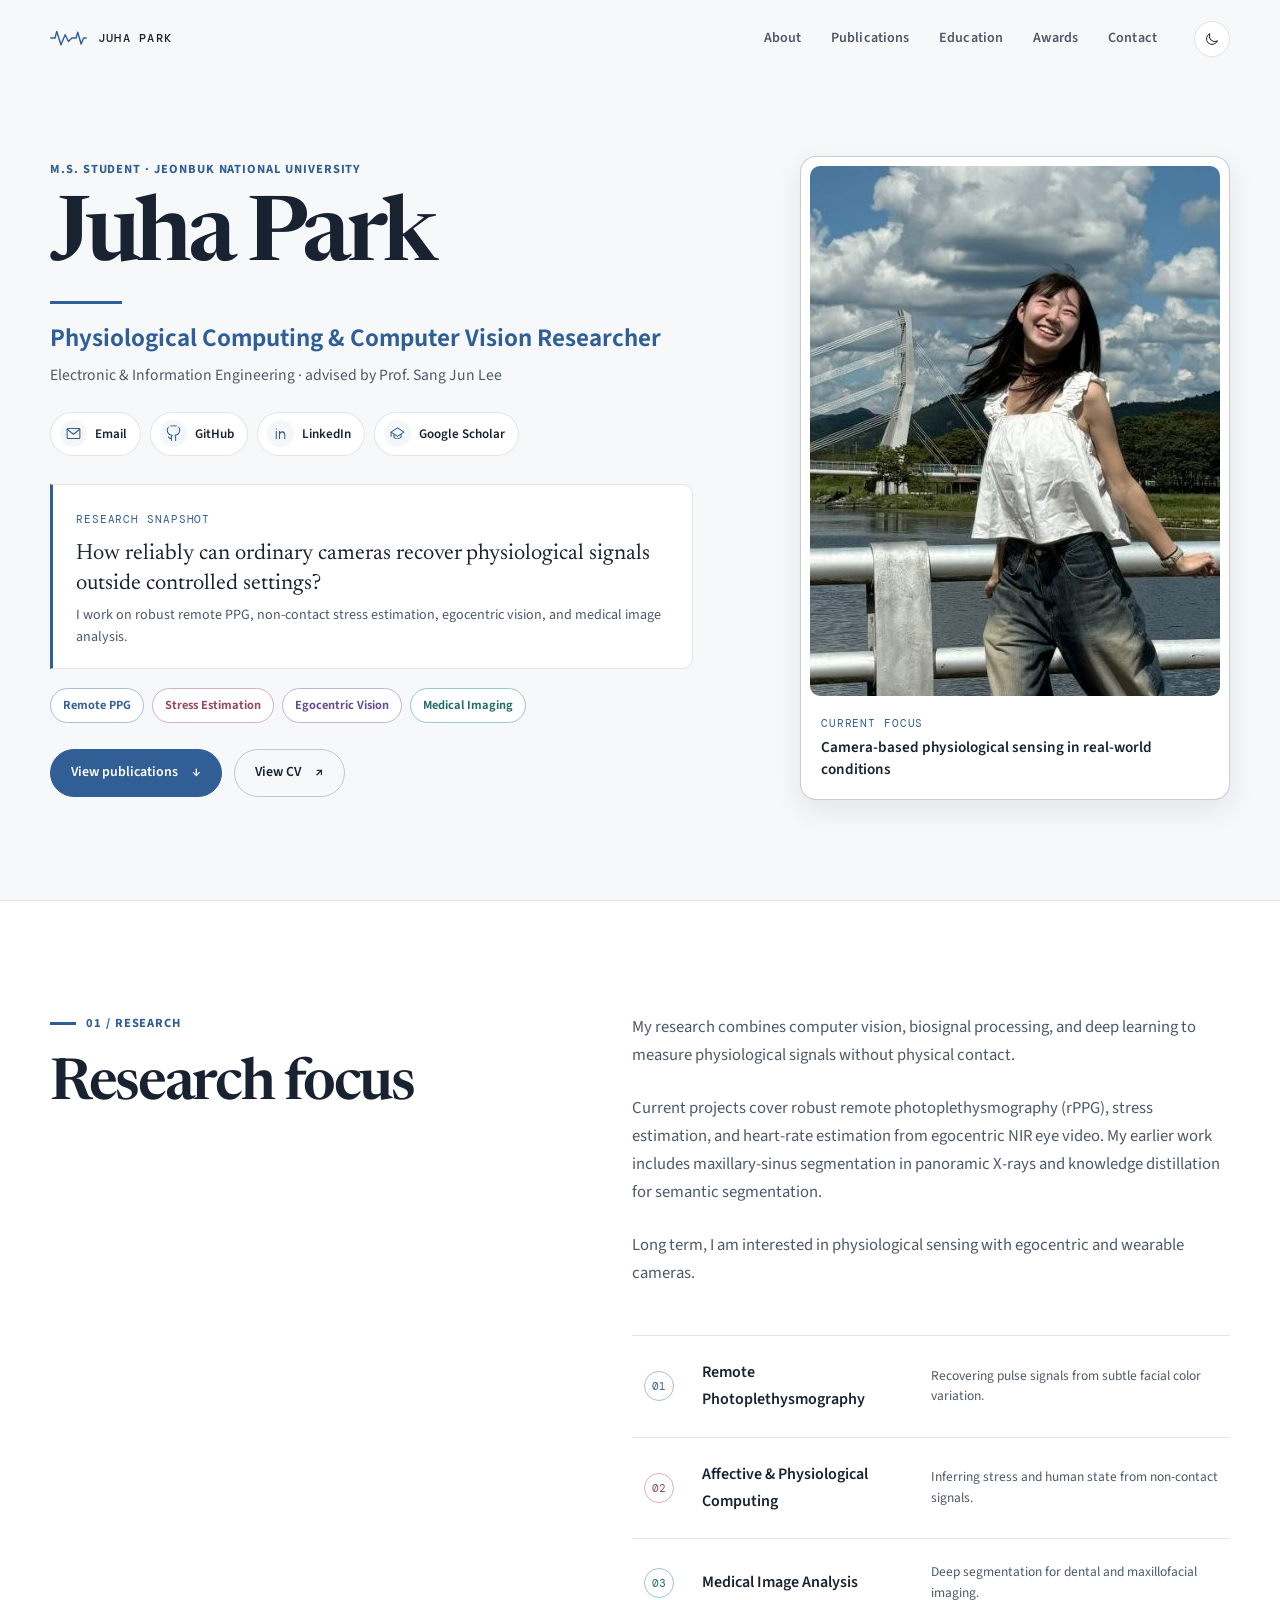
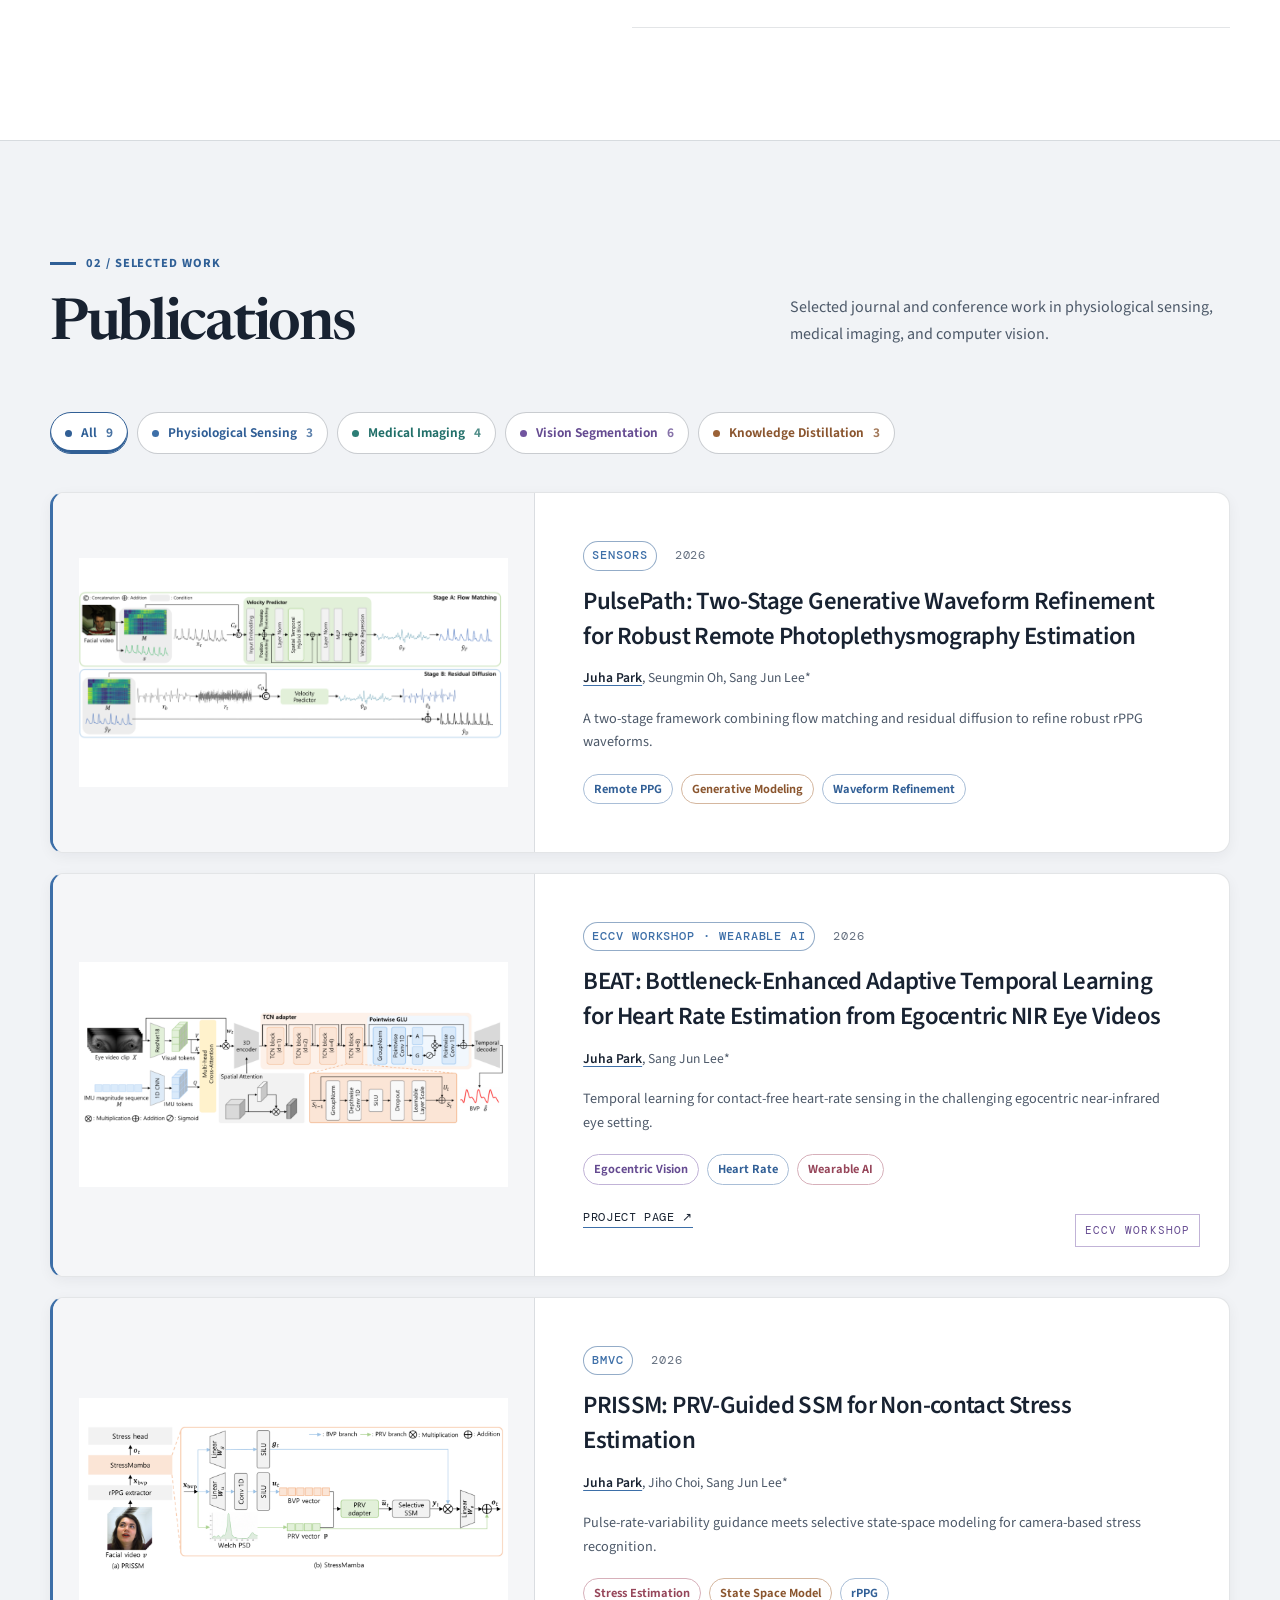
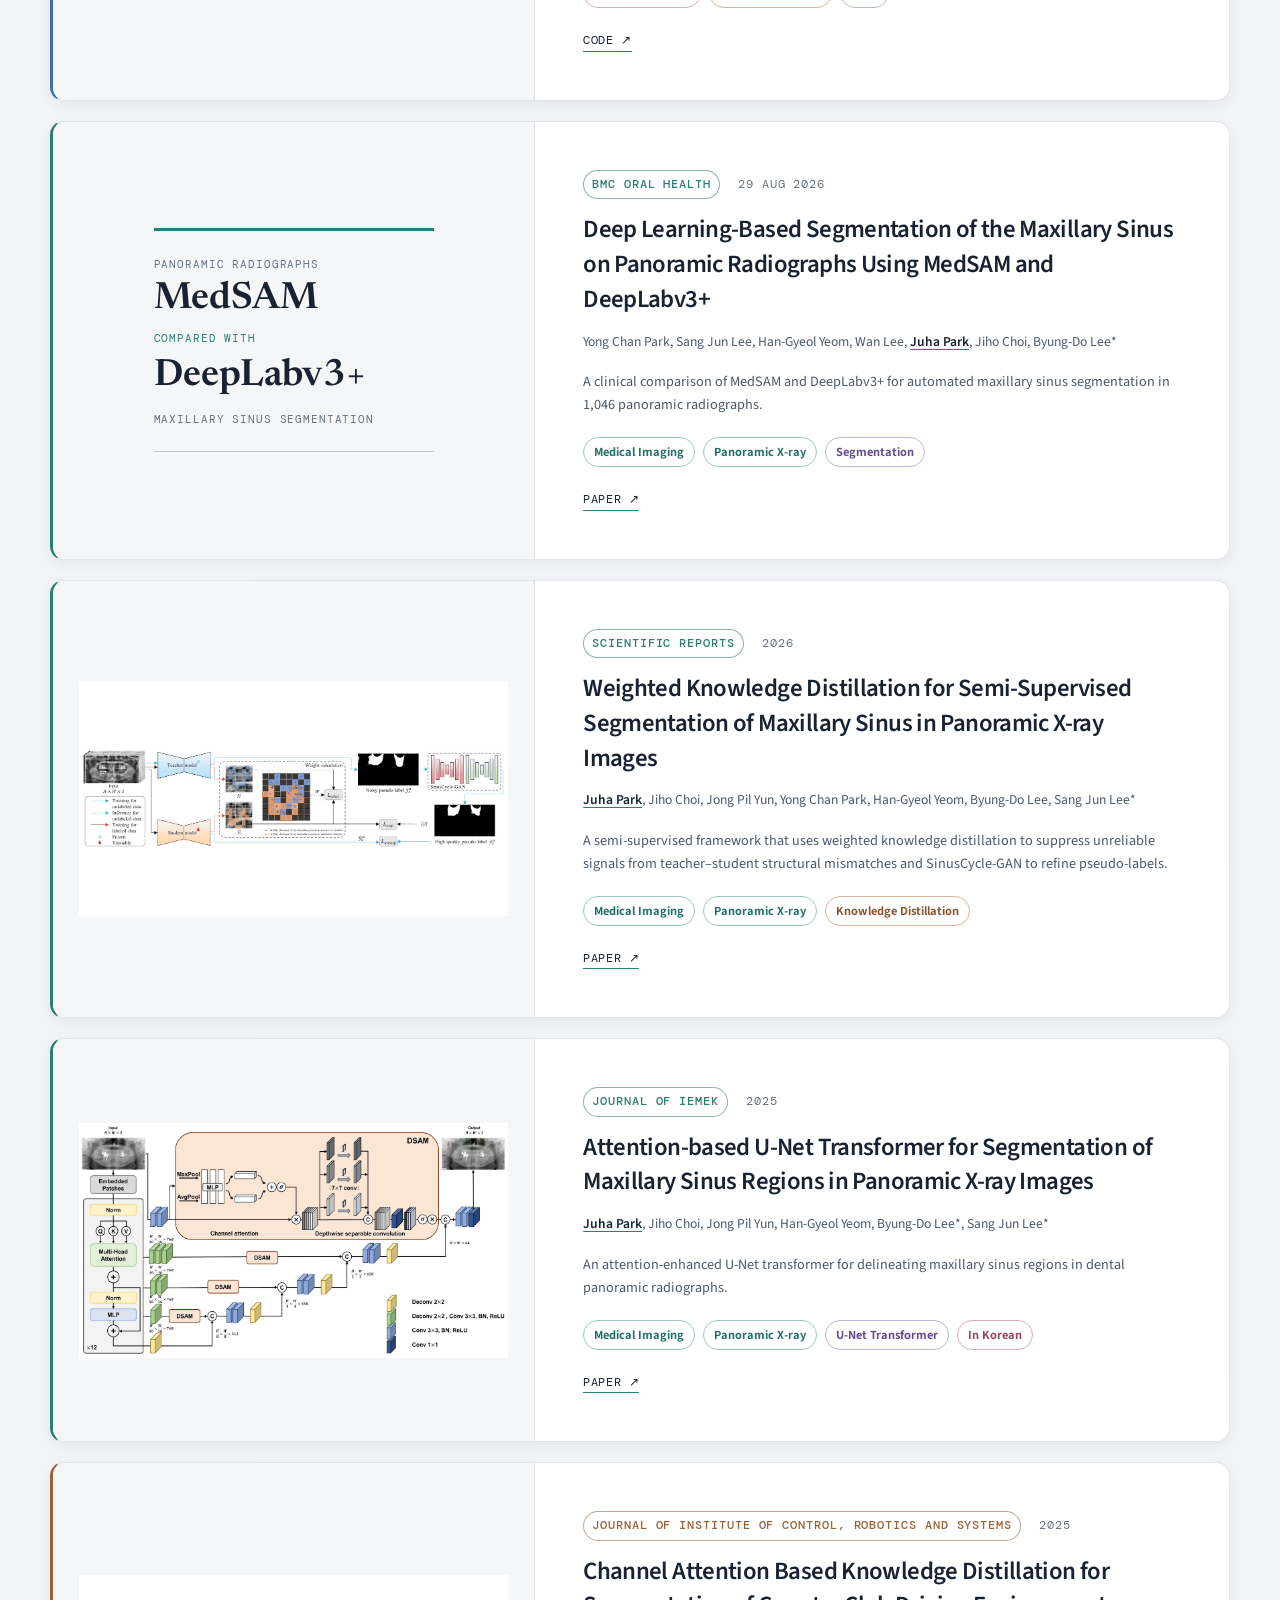
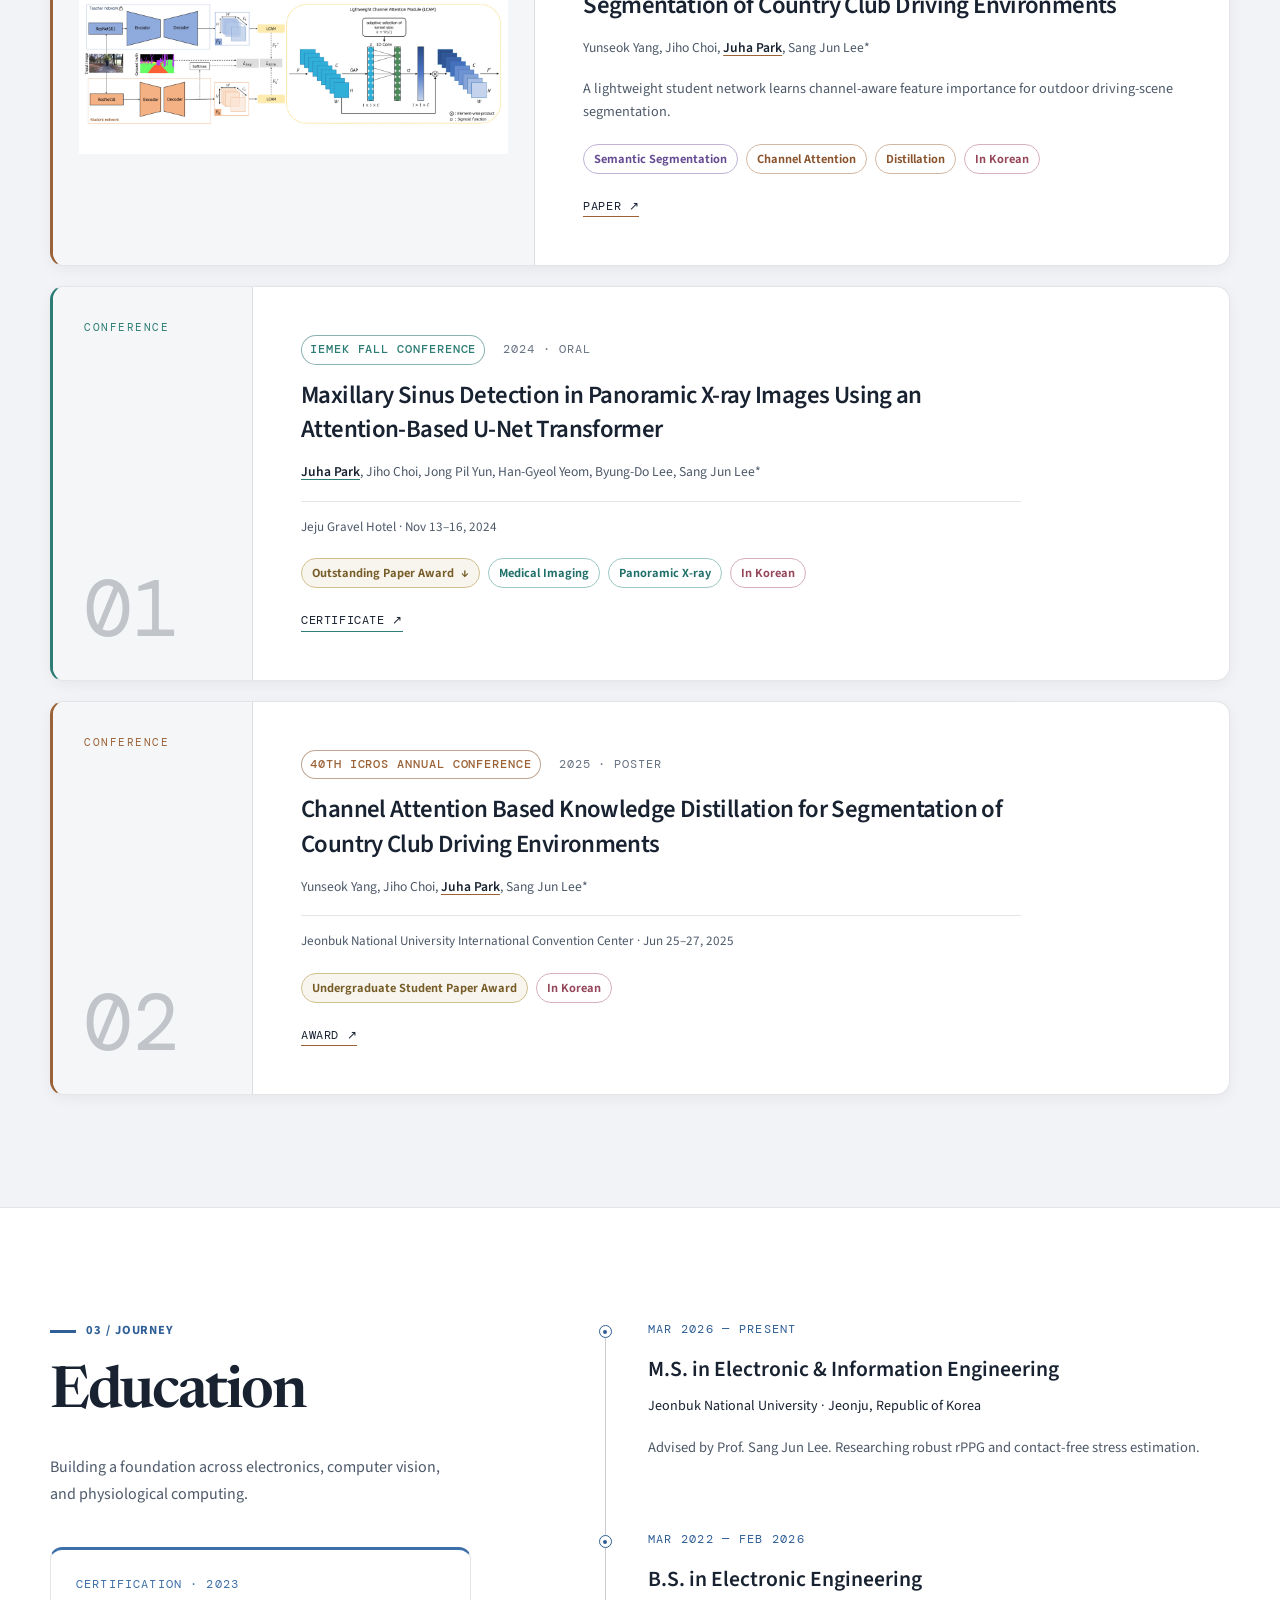
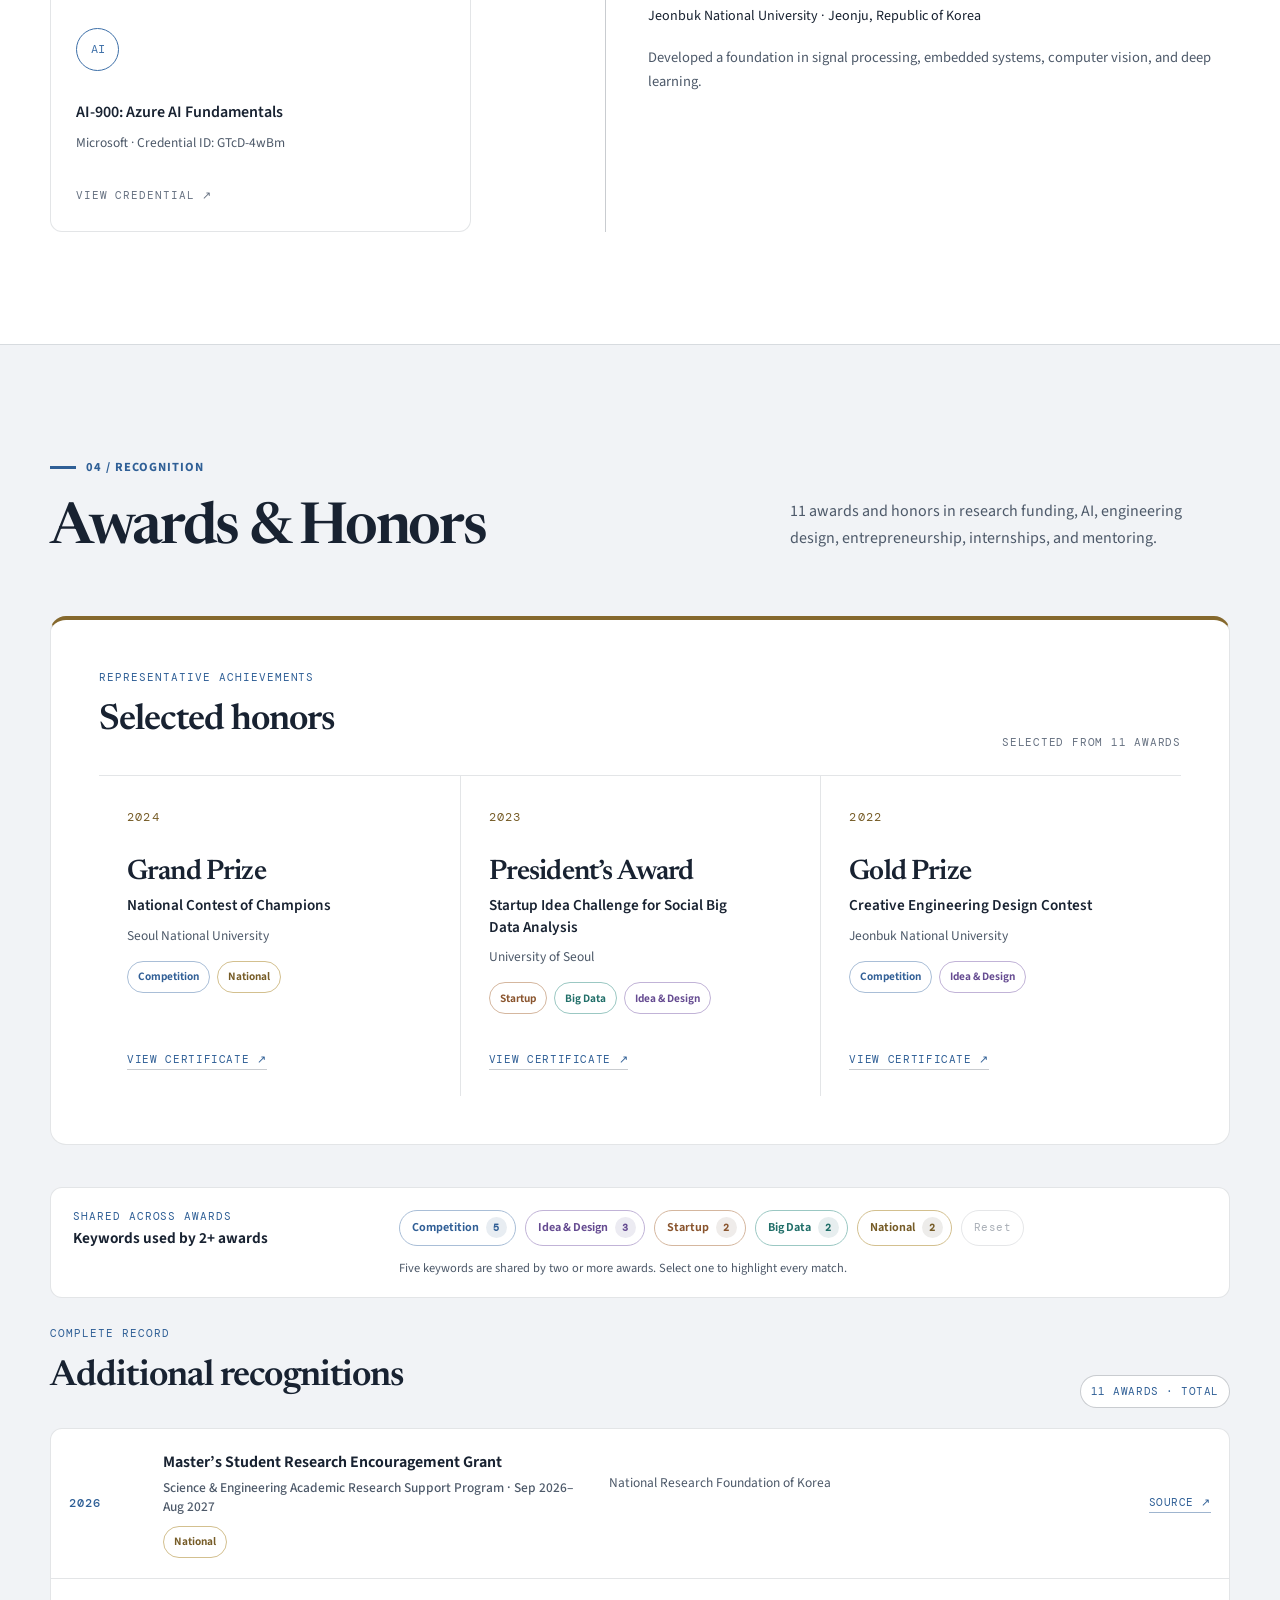
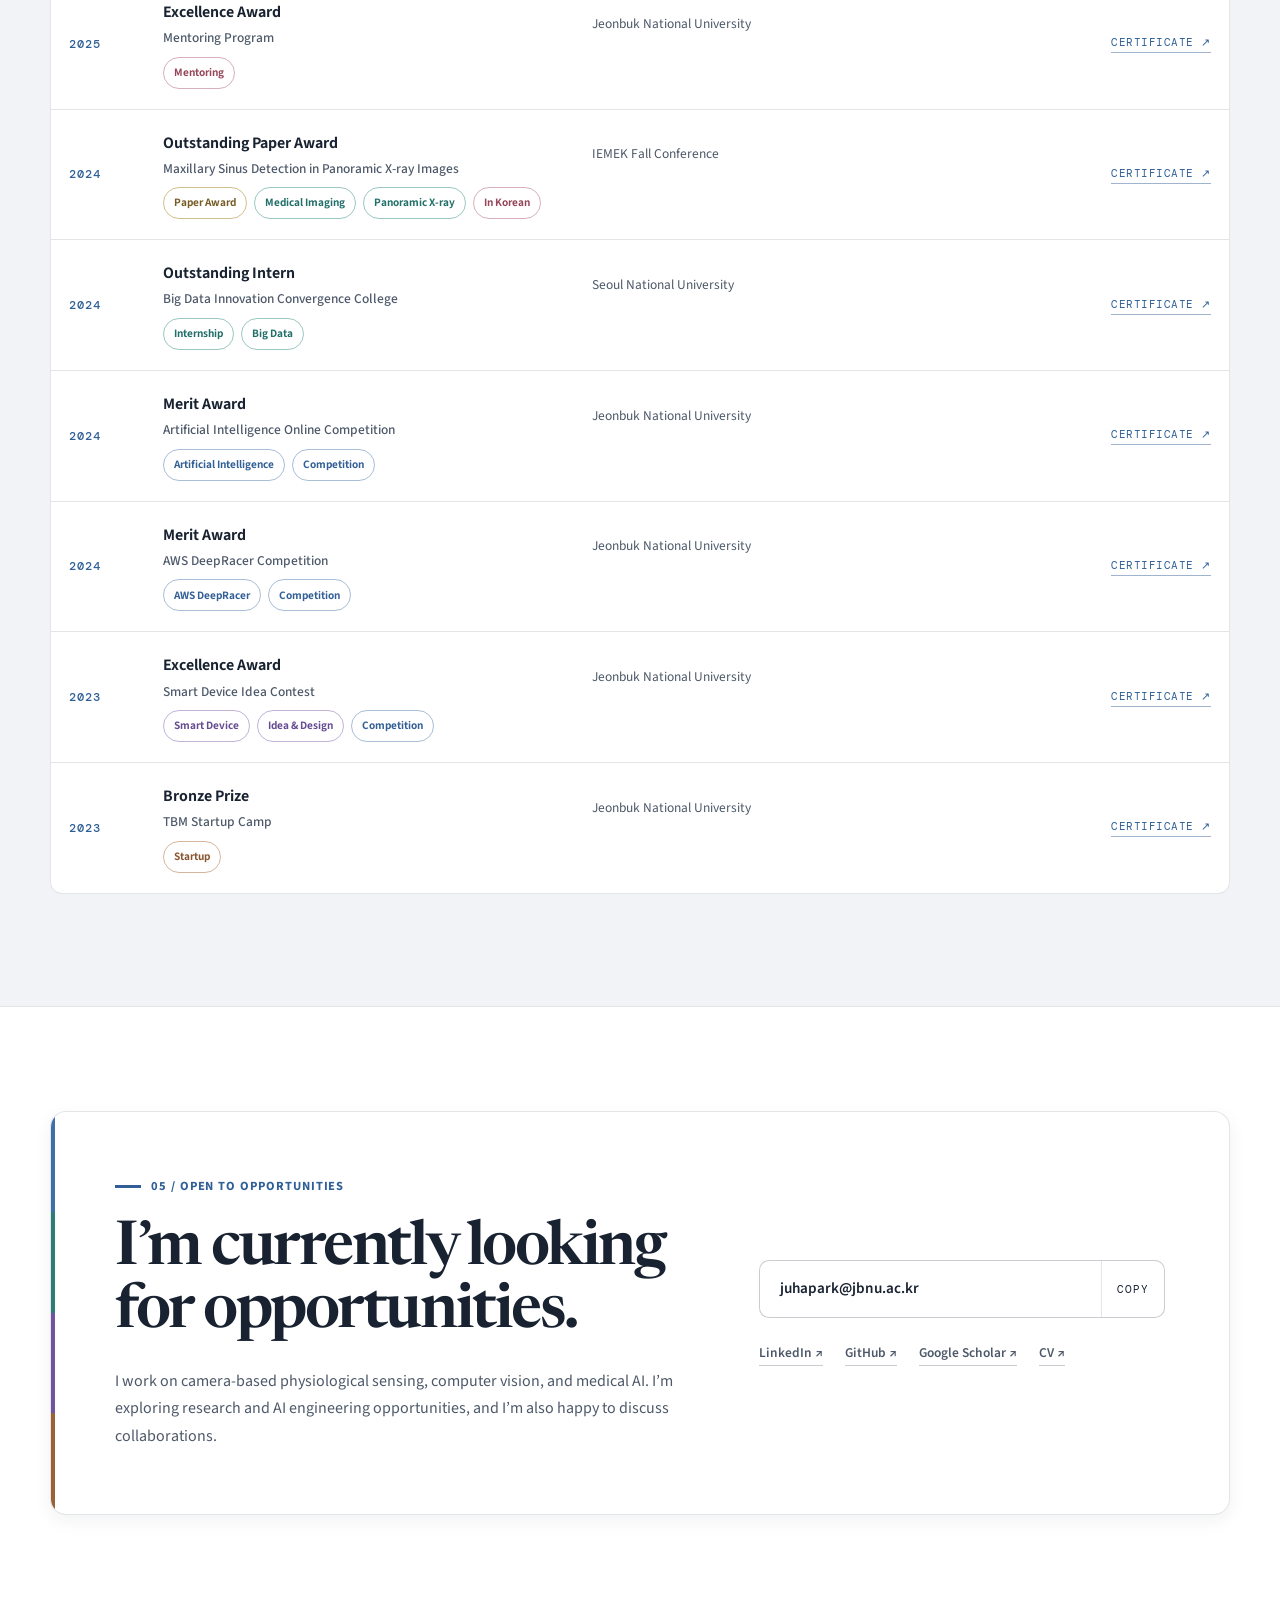
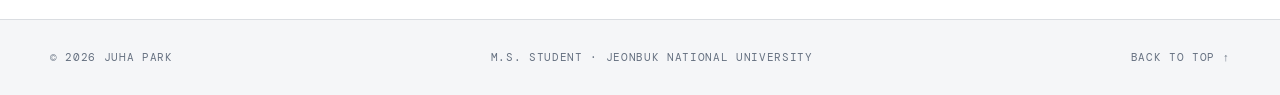
==== index.html @ d7918e48 "Update publications and research honors" ====
<!doctype html>
<html lang="en" data-theme="light">
<head>
  <meta charset="utf-8">
  <meta name="viewport" content="width=device-width, initial-scale=1">
  <meta name="description" content="Juha Park — M.S. student at Jeonbuk National University researching remote photoplethysmography, physiological computing, and medical image analysis.">
  <meta name="theme-color" content="#f4f7fc" data-theme-color>
  <meta property="og:title" content="Juha Park | Physiological Computing Researcher">
  <meta property="og:description" content="Research in remote photoplethysmography, non-contact stress estimation, and medical image analysis.">
  <meta property="og:type" content="website">
  <meta property="og:url" content="https://juhapark-26.github.io/">
  <meta property="og:image" content="https://juhapark-26.github.io/assets/images/profile.jpg">
  <title>Juha Park | Physiological Computing Researcher</title>
  <link rel="icon" href="assets/images/favicon.svg" type="image/svg+xml">
  <link rel="preconnect" href="https://fonts.googleapis.com">
  <link rel="preconnect" href="https://fonts.gstatic.com" crossorigin>
  <script>
    (() => {
      try {
        const root = document.documentElement;
        const savedTheme = localStorage.getItem('juha-theme');
        root.dataset.theme = savedTheme === 'light' || savedTheme === 'dark' ? savedTheme : 'light';

        const themeColor = document.querySelector('[data-theme-color]');
        const syncThemeColor = () => {
          if (themeColor) themeColor.content = root.dataset.theme === 'light' ? '#f4f7fc' : '#081426';
        };
        syncThemeColor();
        new MutationObserver(syncThemeColor).observe(root, { attributes: true, attributeFilter: ['data-theme'] });
      } catch {
        document.documentElement.dataset.theme = 'light';
      }
    })();
  </script>
  <link href="https://fonts.googleapis.com/css2?family=DM+Mono:wght@400;500&amp;family=Newsreader:opsz,wght@6..72,500;6..72,600&amp;family=Source+Sans+3:wght@400;500;600;700&amp;display=swap" rel="stylesheet">
  <link rel="stylesheet" href="assets/css/style.css">
  <script src="assets/js/main.js" defer></script>
</head>
<body>
  <a class="skip-link" href="#main">Skip to content</a>

  <header class="site-header" data-header>
    <div class="container nav-wrap">
      <a class="brand" href="#home" aria-label="Juha Park — home">
        <svg class="brand-mark" viewBox="0 0 44 24" aria-hidden="true">
          <path d="M1 12h5l2-8 5 16 5-12 4 8 4-4h5l2-7 4 14 3-7h3"/>
        </svg>
        <span>JUHA PARK</span>
      </a>

      <button class="menu-toggle" type="button" aria-expanded="false" aria-controls="site-nav" data-menu-toggle>
        <span class="sr-only">Open navigation</span>
        <span></span><span></span>
      </button>

      <nav class="site-nav" id="site-nav" aria-label="Primary navigation" data-nav>
        <a href="#about">About</a>
        <a href="#publications">Publications</a>
        <a href="#education">Education</a>
        <a href="#awards">Awards</a>
        <a href="#contact">Contact</a>
      </nav>

      <button class="theme-toggle" type="button" aria-label="Switch to light theme" data-theme-toggle>
        <svg class="sun" viewBox="0 0 24 24" aria-hidden="true"><circle cx="12" cy="12" r="3"/><path d="M12 2v2M12 20v2M4.93 4.93l1.42 1.42M17.66 17.66l1.41 1.41M2 12h2M20 12h2M4.93 19.07l1.42-1.42M17.66 6.34l1.41-1.41"/></svg>
        <svg class="moon" viewBox="0 0 24 24" aria-hidden="true"><path d="M20 15.2A8.4 8.4 0 0 1 8.8 4 8.5 8.5 0 1 0 20 15.2Z"/></svg>
      </button>
    </div>
  </header>

  <main id="main">
    <section class="hero" id="home" aria-labelledby="hero-title">
      <div class="container hero-layout">
        <div class="hero-copy" data-reveal>
          <p class="eyebrow">M.S. Student · Jeonbuk National University</p>
          <h1 id="hero-title">Juha Park</h1>
          <p class="hero-role">Physiological Computing &amp; Computer Vision Researcher</p>
          <p class="hero-affiliation">Electronic &amp; Information Engineering · advised by Prof. Sang Jun Lee</p>

          <div class="profile-links" aria-label="Professional profiles">
            <a class="profile-link" href="mailto:juhapark@jbnu.ac.kr">
              <svg viewBox="0 0 24 24" aria-hidden="true"><path d="M3 5h18v14H3z"/><path d="m3 6 9 7 9-7"/></svg><span>Email</span>
            </a>
            <a class="profile-link" href="https://github.com/juhapark-26" target="_blank" rel="noopener noreferrer">
              <svg viewBox="0 0 24 24" aria-hidden="true"><path d="M15 22v-4a4.8 4.8 0 0 0-1-3.5c3.3-.4 6.8-1.6 6.8-7.4A5.8 5.8 0 0 0 19.3 3 5.4 5.4 0 0 0 19.1 0S17.9-.4 15 1.5a14 14 0 0 0-6 0C6.1-.4 4.9 0 4.9 0a5.4 5.4 0 0 0-.2 3A5.8 5.8 0 0 0 3.2 7.1c0 5.8 3.5 7 6.8 7.4A4.8 4.8 0 0 0 9 18v4"/><path d="M9 19c-3 .9-3-1.5-4.2-2"/></svg><span>GitHub</span>
            </a>
            <a class="profile-link" href="https://www.linkedin.com/in/juha-park-b427122b3/" target="_blank" rel="noopener noreferrer">
              <svg viewBox="0 0 24 24" aria-hidden="true"><path d="M6 9v10M6 5.5v.01M10.5 19V9m0 4.5c1-5 7.5-5.3 7.5.8V19"/></svg><span>LinkedIn</span>
            </a>
            <a class="profile-link" href="https://scholar.google.com/citations?user=6KtKTRj5VfkC" target="_blank" rel="noopener noreferrer">
              <svg viewBox="0 0 24 24" aria-hidden="true"><path d="m3 10 9-6 9 6-9 6-9-6Z"/><path d="M7 13v4.5c2.7 2 7.3 2 10 0V13M3 10v6"/></svg><span>Google Scholar</span>
            </a>
          </div>

          <div class="research-snapshot">
            <span>Research snapshot</span>
            <p>How reliably can ordinary cameras recover physiological signals outside controlled settings?</p>
            <small>I work on robust remote PPG, non-contact stress estimation, egocentric vision, and medical image analysis.</small>
          </div>

          <div class="research-tags" aria-label="Research interests">
            <span data-tone="sensing">Remote PPG</span>
            <span data-tone="human">Stress Estimation</span>
            <span data-tone="vision">Egocentric Vision</span>
            <span data-tone="medical">Medical Imaging</span>
          </div>

          <div class="hero-actions">
            <a class="button button-primary" href="#publications">View publications <span aria-hidden="true">↓</span></a>
            <a class="button button-ghost" href="https://drive.google.com/file/d/1irvOl0zYE1BjlXhD-yXAW3GVvRcNmJZB/view?usp=sharing" target="_blank" rel="noopener noreferrer">View CV <span aria-hidden="true">↗</span></a>
          </div>
        </div>

        <div class="hero-visual" data-reveal>
          <figure class="portrait-frame">
            <img src="assets/images/profile.jpg" alt="Juha Park outdoors by a riverside bridge" width="784" height="530" fetchpriority="high">
            <figcaption>
              <span>Current focus</span>
              <strong>Camera-based physiological sensing in real-world conditions</strong>
            </figcaption>
          </figure>
        </div>
      </div>
    </section>

    <section class="section about" id="about" aria-labelledby="about-title">
      <div class="container about-grid">
        <div class="section-heading" data-reveal>
          <p class="section-kicker">01 / RESEARCH</p>
          <h2 id="about-title">Research focus</h2>
        </div>
        <div class="about-copy" data-reveal>
          <p>My research combines computer vision, biosignal processing, and deep learning to measure physiological signals without physical contact.</p>
          <p>Current projects cover robust remote photoplethysmography (rPPG), stress estimation, and heart-rate estimation from egocentric NIR eye video. My earlier work includes maxillary-sinus segmentation in panoramic X-rays and knowledge distillation for semantic segmentation.</p>
          <p>Long term, I am interested in physiological sensing with egocentric and wearable cameras.</p>
          <div class="interest-list" aria-label="Research focus areas">
            <div><span>01</span><strong>Remote Photoplethysmography</strong><small>Recovering pulse signals from subtle facial color variation.</small></div>
            <div><span>02</span><strong>Affective &amp; Physiological Computing</strong><small>Inferring stress and human state from non-contact signals.</small></div>
            <div><span>03</span><strong>Medical Image Analysis</strong><small>Deep segmentation for dental and maxillofacial imaging.</small></div>
          </div>
        </div>
      </div>
    </section>

    <section class="section publications" id="publications" aria-labelledby="publications-title">
      <div class="container">
        <div class="section-heading heading-row" data-reveal>
          <div>
            <p class="section-kicker">02 / SELECTED WORK</p>
            <h2 id="publications-title">Publications</h2>
          </div>
          <p>Selected journal and conference work in physiological sensing, medical imaging, and computer vision.</p>
        </div>

        <div class="filter-bar" role="group" aria-label="Filter publications" data-reveal>
          <button class="filter-button is-active" type="button" data-filter="all" aria-pressed="true">All <span>9</span></button>
          <button class="filter-button" type="button" data-filter="physiological" aria-pressed="false">Physiological Sensing <span>3</span></button>
          <button class="filter-button" type="button" data-filter="medical" aria-pressed="false">Medical Imaging <span>4</span></button>
          <button class="filter-button" type="button" data-filter="segmentation" aria-pressed="false">Vision Segmentation <span>6</span></button>
          <button class="filter-button" type="button" data-filter="distillation" aria-pressed="false">Knowledge Distillation <span>3</span></button>
        </div>
        <p class="sr-only" aria-live="polite" aria-atomic="true" data-filter-status>Showing all 9 works.</p>

        <div class="publication-list" data-publications>
          <article class="publication-card" data-topics="physiological" data-primary="physiological" data-reveal>
            <div class="publication-image"><img src="assets/images/pulsepath.png" alt="PulsePath two-stage generative waveform refinement architecture" loading="lazy" width="969" height="516"></div>
            <div class="publication-content">
              <div class="publication-meta"><span class="venue">Sensors</span><span>2026</span></div>
              <h3>PulsePath: Two-Stage Generative Waveform Refinement for Robust Remote Photoplethysmography Estimation</h3>
              <p class="authors"><strong>Juha Park</strong>, Seungmin Oh, Sang Jun Lee*</p>
              <p class="paper-summary">A two-stage framework combining flow matching and residual diffusion to refine robust rPPG waveforms.</p>
              <div class="paper-tags"><span data-tone="sensing">Remote PPG</span><span data-tone="method">Generative Modeling</span><span data-tone="sensing">Waveform Refinement</span></div>
            </div>
          </article>

          <article class="publication-card" data-topics="physiological" data-primary="physiological" data-reveal>
            <div class="publication-image"><img src="assets/images/beat.png" alt="BEAT architecture for heart rate estimation from egocentric NIR eye videos" loading="lazy" width="1176" height="617"></div>
            <div class="publication-content">
              <div class="publication-meta"><span class="venue">ECCV Workshop · Wearable AI</span><span>2026</span></div>
              <h3>BEAT: Bottleneck-Enhanced Adaptive Temporal Learning for Heart Rate Estimation from Egocentric NIR Eye Videos</h3>
              <p class="authors"><strong>Juha Park</strong>, Sang Jun Lee*</p>
              <p class="paper-summary">Temporal learning for contact-free heart-rate sensing in the challenging egocentric near-infrared eye setting.</p>
              <div class="paper-tags"><span data-tone="vision">Egocentric Vision</span><span data-tone="sensing">Heart Rate</span><span data-tone="human">Wearable AI</span></div>
              <div class="paper-links"><a href="/projects/beat/">Project page <span>↗</span></a></div>
              <span class="status-badge status-blue">ECCV WORKSHOP</span>
            </div>
          </article>

          <article class="publication-card" data-topics="physiological" data-primary="physiological" data-reveal>
            <div class="publication-image"><img src="assets/images/prissm.png" alt="PRISSM architecture for non-contact stress estimation" loading="lazy" width="1254" height="591"></div>
            <div class="publication-content">
              <div class="publication-meta"><span class="venue">BMVC</span><span>2026</span></div>
              <h3>PRISSM: PRV-Guided SSM for Non-contact Stress Estimation</h3>
              <p class="authors"><strong>Juha Park</strong>, Jiho Choi, Sang Jun Lee*</p>
              <p class="paper-summary">Pulse-rate-variability guidance meets selective state-space modeling for camera-based stress recognition.</p>
              <div class="paper-tags"><span data-tone="human">Stress Estimation</span><span data-tone="method">State Space Model</span><span data-tone="sensing">rPPG</span></div>
              <div class="paper-links"><a href="https://github.com/juhapark-26/PRISSM" target="_blank" rel="noreferrer">Code <span>↗</span></a></div>
            </div>
          </article>

          <article class="publication-card" data-topics="medical segmentation" data-primary="medical" data-reveal>
            <div class="publication-image publication-model-visual" role="img" aria-label="MedSAM and DeepLabv3+ comparison for maxillary sinus segmentation">
              <div class="model-visual-copy">
                <span class="model-visual-kicker">Panoramic radiographs</span>
                <strong>MedSAM</strong>
                <span class="model-visual-vs">compared with</span>
                <strong>DeepLabv3+</strong>
                <span class="model-visual-note">Maxillary sinus segmentation</span>
              </div>
            </div>
            <div class="publication-content">
              <div class="publication-meta"><span class="venue">BMC Oral Health</span><span>29 Aug 2026</span></div>
              <h3>Deep Learning-Based Segmentation of the Maxillary Sinus on Panoramic Radiographs Using MedSAM and DeepLabv3+</h3>
              <p class="authors">Yong Chan Park, Sang Jun Lee, Han-Gyeol Yeom, Wan Lee, <strong>Juha Park</strong>, Jiho Choi, Byung-Do Lee*</p>
              <p class="paper-summary">A clinical comparison of MedSAM and DeepLabv3+ for automated maxillary sinus segmentation in 1,046 panoramic radiographs.</p>
              <div class="paper-tags"><span data-tone="medical">Medical Imaging</span><span data-tone="medical">Panoramic X-ray</span><span data-tone="vision">Segmentation</span></div>
              <div class="paper-links"><a href="https://doi.org/10.1186/s12903-026-09746-w" target="_blank" rel="noreferrer">Paper <span>↗</span></a></div>
            </div>
          </article>

          <article class="publication-card" data-topics="medical segmentation distillation" data-primary="medical" data-reveal>
            <div class="publication-image"><img src="assets/images/maxillary-kd.jpg" alt="Weighted knowledge distillation architecture for maxillary sinus segmentation" loading="lazy" width="1280" height="701"></div>
            <div class="publication-content">
              <div class="publication-meta"><span class="venue">Scientific Reports</span><span>2026</span></div>
              <h3>Weighted Knowledge Distillation for Semi-Supervised Segmentation of Maxillary Sinus in Panoramic X-ray Images</h3>
              <p class="authors"><strong>Juha Park</strong>, Jiho Choi, Jong Pil Yun, Yong Chan Park, Han-Gyeol Yeom, Byung-Do Lee, Sang Jun Lee*</p>
              <p class="paper-summary">A semi-supervised framework that uses weighted knowledge distillation to suppress unreliable signals from teacher–student structural mismatches and SinusCycle-GAN to refine pseudo-labels.</p>
              <div class="paper-tags"><span data-tone="medical">Medical Imaging</span><span data-tone="medical">Panoramic X-ray</span><span data-tone="method">Knowledge Distillation</span></div>
              <div class="paper-links"><a href="https://doi.org/10.1038/s41598-026-57717-6" target="_blank" rel="noreferrer">Paper <span>↗</span></a></div>
            </div>
          </article>

          <article class="publication-card" data-topics="medical segmentation" data-primary="medical" data-reveal>
            <div class="publication-image"><img src="assets/images/unet-transformer.png" alt="Attention-based U-Net transformer for panoramic X-ray segmentation" loading="lazy" width="1280" height="701"></div>
            <div class="publication-content">
              <div class="publication-meta"><span class="venue">Journal of IEMEK</span><span>2025</span></div>
              <h3>Attention-based U-Net Transformer for Segmentation of Maxillary Sinus Regions in Panoramic X-ray Images</h3>
              <p class="authors"><strong>Juha Park</strong>, Jiho Choi, Jong Pil Yun, Han-Gyeol Yeom, Byung-Do Lee*, Sang Jun Lee*</p>
              <p class="paper-summary">An attention-enhanced U-Net transformer for delineating maxillary sinus regions in dental panoramic radiographs.</p>
              <div class="paper-tags"><span data-tone="medical">Medical Imaging</span><span data-tone="medical">Panoramic X-ray</span><span data-tone="vision">U-Net Transformer</span><span data-tone="human">In Korean</span></div>
              <div class="paper-links"><a href="https://doi.org/10.14372/IEMEK.2025.20.2.83" target="_blank" rel="noreferrer">Paper <span>↗</span></a></div>
            </div>
          </article>

          <article class="publication-card" data-topics="segmentation distillation" data-primary="distillation" data-reveal>
            <div class="publication-image"><img src="assets/images/golf-kd.png" alt="Channel-attention knowledge distillation for golf-course segmentation" loading="lazy" width="1280" height="534"></div>
            <div class="publication-content">
              <div class="publication-meta"><span class="venue">Journal of Institute of Control, Robotics and Systems</span><span>2025</span></div>
              <h3>Channel Attention Based Knowledge Distillation for Segmentation of Country Club Driving Environments</h3>
              <p class="authors">Yunseok Yang, Jiho Choi, <strong>Juha Park</strong>, Sang Jun Lee*</p>
              <p class="paper-summary">A lightweight student network learns channel-aware feature importance for outdoor driving-scene segmentation.</p>
              <div class="paper-tags"><span data-tone="vision">Semantic Segmentation</span><span data-tone="method">Channel Attention</span><span data-tone="method">Distillation</span><span data-tone="human">In Korean</span></div>
              <div class="paper-links"><a href="https://doi.org/10.5302/J.ICROS.2025.25.0124" target="_blank" rel="noreferrer">Paper <span>↗</span></a></div>
            </div>
          </article>

          <article class="publication-card compact-paper" data-topics="medical segmentation" data-primary="medical" data-reveal>
            <div class="conference-index"><span>CONFERENCE</span><strong>01</strong></div>
            <div class="publication-content">
              <div class="publication-meta"><span class="venue">IEMEK Fall Conference</span><span>2024 · Oral</span></div>
              <h3>Maxillary Sinus Detection in Panoramic X-ray Images Using an Attention-Based U-Net Transformer</h3>
              <p class="authors"><strong>Juha Park</strong>, Jiho Choi, Jong Pil Yun, Han-Gyeol Yeom, Byung-Do Lee, Sang Jun Lee*</p>
              <p class="paper-summary conference-detail">Jeju Gravel Hotel · Nov 13–16, 2024</p>
              <div class="paper-tags"><a class="award-tag award-jump-link" data-tone="award" href="#award-outstanding-paper" aria-label="Outstanding Paper Award — view in Awards and Honors">Outstanding Paper Award <span aria-hidden="true">↓</span></a><span data-tone="medical">Medical Imaging</span><span data-tone="medical">Panoramic X-ray</span><span data-tone="human">In Korean</span></div>
              <div class="paper-links"><a href="https://drive.google.com/file/d/1rdbNjetvJwWYzXifVCqCMQUooXWzAVH1/view?usp=sharing" target="_blank" rel="noreferrer">Certificate <span>↗</span></a></div>
            </div>
          </article>

          <article class="publication-card compact-paper" data-topics="segmentation distillation" data-primary="distillation" data-reveal>
            <div class="conference-index"><span>CONFERENCE</span><strong>02</strong></div>
            <div class="publication-content">
              <div class="publication-meta"><span class="venue">40th ICROS Annual Conference</span><span>2025 · Poster</span></div>
              <h3>Channel Attention Based Knowledge Distillation for Segmentation of Country Club Driving Environments</h3>
              <p class="authors">Yunseok Yang, Jiho Choi, <strong>Juha Park</strong>, Sang Jun Lee*</p>
              <p class="paper-summary conference-detail">Jeonbuk National University International Convention Center · Jun 25–27, 2025</p>
              <div class="paper-tags"><span class="award-tag" data-tone="award">Undergraduate Student Paper Award</span><span data-tone="human">In Korean</span></div>
              <div class="paper-links"><a href="https://drive.google.com/file/d/1RWsY6p1ahTnfwQPt9HKbEDpkNfclALKT/view?usp=sharing" target="_blank" rel="noreferrer">Award <span>↗</span></a></div>
            </div>
          </article>
        </div>
      </div>
    </section>

    <section class="section journey" id="education" aria-labelledby="education-title">
      <div class="container journey-grid">
        <div class="section-heading" data-reveal>
          <p class="section-kicker">03 / JOURNEY</p>
          <h2 id="education-title">Education</h2>
          <p class="heading-note">Building a foundation across electronics, computer vision, and physiological computing.</p>
          <a class="award-card featured certification-card" href="https://drive.google.com/file/d/17XT9ASmtntyabB8GWA29Lj0S4EZ2ovXh/view?usp=sharing" target="_blank" rel="noreferrer">
            <span class="award-year">CERTIFICATION · 2023</span>
            <span class="award-icon">AI</span>
            <h3>AI-900: Azure AI Fundamentals</h3>
            <p>Microsoft · Credential ID: GTcD-4wBm</p>
            <span class="award-link">View credential ↗</span>
          </a>
        </div>
        <div class="timeline" data-reveal>
          <article class="timeline-item">
            <div class="timeline-marker"><span></span></div>
            <p class="timeline-date">MAR 2026 — PRESENT</p>
            <h3>M.S. in Electronic &amp; Information Engineering</h3>
            <p class="timeline-place">Jeonbuk National University · Jeonju, Republic of Korea</p>
            <p>Advised by Prof. Sang Jun Lee. Researching robust rPPG and contact-free stress estimation.</p>
          </article>
          <article class="timeline-item">
            <div class="timeline-marker"><span></span></div>
            <p class="timeline-date">MAR 2022 — FEB 2026</p>
            <h3>B.S. in Electronic Engineering</h3>
            <p class="timeline-place">Jeonbuk National University · Jeonju, Republic of Korea</p>
            <p>Developed a foundation in signal processing, embedded systems, computer vision, and deep learning.</p>
          </article>
        </div>
      </div>
    </section>

    <section class="section awards" id="awards" aria-labelledby="awards-title" data-award-explorer>
      <div class="container">
        <div class="section-heading heading-row" data-reveal>
          <div>
            <p class="section-kicker">04 / RECOGNITION</p>
            <h2 id="awards-title">Awards &amp; Honors</h2>
          </div>
          <p>11 awards and honors in research funding, AI, engineering design, entrepreneurship, internships, and mentoring.</p>
        </div>

        <section class="award-showcase" aria-labelledby="selected-honors-title" data-reveal>
          <div class="award-showcase-header">
            <div>
              <p>Representative achievements</p>
              <h3 id="selected-honors-title">Selected honors</h3>
            </div>
            <span>Selected from 11 awards</span>
          </div>

          <div class="award-showcase-grid">
            <article class="award-highlight" data-award-entry data-award-keywords="competition national">
              <time datetime="2024">2024</time>
              <h4>Grand Prize</h4>
              <p>National Contest of Champions</p>
              <span class="award-institution">Seoul National University</span>
              <div class="award-keywords" role="group" aria-label="Keywords for Grand Prize">
                <button class="award-keyword" type="button" data-award-keyword="competition" aria-pressed="false">Competition</button>
                <button class="award-keyword" type="button" data-award-keyword="national" aria-pressed="false">National</button>
              </div>
              <a class="award-certificate" href="https://drive.google.com/file/d/1kO6Xkys44VQNHbP-rk2Lkp_qfBIKYrZK/view?usp=sharing" target="_blank" rel="noopener noreferrer">View certificate <span aria-hidden="true">↗</span><span class="sr-only"> (opens in a new tab)</span></a>
            </article>
            <article class="award-highlight" data-award-entry data-award-keywords="startup big-data idea-design">
              <time datetime="2023">2023</time>
              <h4>President’s Award</h4>
              <p>Startup Idea Challenge for Social Big Data Analysis</p>
              <span class="award-institution">University of Seoul</span>
              <div class="award-keywords" role="group" aria-label="Keywords for President’s Award">
                <button class="award-keyword" type="button" data-award-keyword="startup" aria-pressed="false">Startup</button>
                <button class="award-keyword" type="button" data-award-keyword="big-data" aria-pressed="false">Big Data</button>
                <button class="award-keyword" type="button" data-award-keyword="idea-design" aria-pressed="false">Idea &amp; Design</button>
              </div>
              <a class="award-certificate" href="https://drive.google.com/file/d/1rgu5m_B93yfGQ3xtOv-RXnajRrwXQpjj/view?usp=sharing" target="_blank" rel="noopener noreferrer">View certificate <span aria-hidden="true">↗</span><span class="sr-only"> (opens in a new tab)</span></a>
            </article>
            <article class="award-highlight" data-award-entry data-award-keywords="competition idea-design">
              <time datetime="2022">2022</time>
              <h4>Gold Prize</h4>
              <p>Creative Engineering Design Contest</p>
              <span class="award-institution">Jeonbuk National University</span>
              <div class="award-keywords" role="group" aria-label="Keywords for Gold Prize">
                <button class="award-keyword" type="button" data-award-keyword="competition" aria-pressed="false">Competition</button>
                <button class="award-keyword" type="button" data-award-keyword="idea-design" aria-pressed="false">Idea &amp; Design</button>
              </div>
              <a class="award-certificate" href="https://drive.google.com/file/d/1W9fOavgSTW47Xhu2rn7ZIB0rzlEQVl99/view?usp=sharing" target="_blank" rel="noopener noreferrer">View certificate <span aria-hidden="true">↗</span><span class="sr-only"> (opens in a new tab)</span></a>
            </article>
          </div>
        </section>

        <div class="award-explorer" data-reveal>
          <div class="award-explorer-copy">
            <p>Shared across awards</p>
            <strong>Keywords used by 2+ awards</strong>
          </div>
          <div class="award-explorer-controls" role="group" aria-label="Highlight awards by shared keyword">
            <button class="award-keyword award-keyword-global" type="button" data-award-keyword="competition" aria-pressed="false">Competition <span aria-hidden="true">5</span></button>
            <button class="award-keyword award-keyword-global" type="button" data-award-keyword="idea-design" aria-pressed="false">Idea &amp; Design <span aria-hidden="true">3</span></button>
            <button class="award-keyword award-keyword-global" type="button" data-award-keyword="startup" aria-pressed="false">Startup <span aria-hidden="true">2</span></button>
            <button class="award-keyword award-keyword-global" type="button" data-award-keyword="big-data" aria-pressed="false">Big Data <span aria-hidden="true">2</span></button>
            <button class="award-keyword award-keyword-global" type="button" data-award-keyword="national" aria-pressed="false">National <span aria-hidden="true">2</span></button>
            <button class="award-reset" type="button" data-award-reset disabled>Reset</button>
          </div>
          <p class="award-explorer-status" role="status" aria-live="polite" aria-atomic="true" data-award-status>Five keywords are shared by two or more awards. Select one to highlight every match.</p>
        </div>

        <section class="award-record" aria-labelledby="additional-awards-title" data-reveal>
          <div class="award-record-header">
            <div>
              <p>Complete record</p>
              <h3 id="additional-awards-title">Additional recognitions</h3>
            </div>
            <span>11 awards · total</span>
          </div>

          <ul class="award-list">
            <li class="award-list-item" data-award-entry data-award-keywords="national"><time datetime="2026-09">2026</time><span class="award-list-title"><strong>Master’s Student Research Encouragement Grant</strong><small>Science &amp; Engineering Academic Research Support Program · Sep 2026–Aug 2027</small></span><span class="award-list-institution">National Research Foundation of Korea</span><div class="award-keywords" role="group" aria-label="Keywords for Master’s Student Research Encouragement Grant"><button class="award-keyword" type="button" data-award-keyword="national" aria-pressed="false">National</button></div><a class="award-list-link" href="https://sites.google.com/jbnu.ac.kr/juhapark/juha-park#h.fdah9a6vryl1" target="_blank" rel="noopener noreferrer">Source <span aria-hidden="true">↗</span><span class="sr-only"> (opens in a new tab)</span></a></li>
            <li class="award-list-item" data-award-entry data-award-keywords="mentoring"><time datetime="2025">2025</time><span class="award-list-title"><strong>Excellence Award</strong><small>Mentoring Program</small></span><span class="award-list-institution">Jeonbuk National University</span><div class="award-keywords" role="group" aria-label="Keywords for Mentoring Program Excellence Award"><button class="award-keyword" type="button" data-award-keyword="mentoring" aria-pressed="false">Mentoring</button></div><a class="award-list-link" href="https://drive.google.com/file/d/1r95gcIKCA3kaRhlyfpQQwm-DvO-0gbQ3/view?usp=sharing" target="_blank" rel="noopener noreferrer">Certificate <span aria-hidden="true">↗</span><span class="sr-only"> (opens in a new tab)</span></a></li>
            <li class="award-list-item" id="award-outstanding-paper" tabindex="-1" data-award-entry data-award-keywords="paper-award medical-imaging panoramic-x-ray in-korean"><time datetime="2024">2024</time><span class="award-list-title"><strong>Outstanding Paper Award</strong><small>Maxillary Sinus Detection in Panoramic X-ray Images</small></span><span class="award-list-institution">IEMEK Fall Conference</span><div class="award-keywords" role="group" aria-label="Keywords for Outstanding Paper Award"><button class="award-keyword" type="button" data-award-keyword="paper-award" aria-pressed="false">Paper Award</button><button class="award-keyword" type="button" data-award-keyword="medical-imaging" aria-pressed="false">Medical Imaging</button><button class="award-keyword" type="button" data-award-keyword="panoramic-x-ray" aria-pressed="false">Panoramic X-ray</button><button class="award-keyword" type="button" data-award-keyword="in-korean" aria-pressed="false">In Korean</button></div><a class="award-list-link" href="https://drive.google.com/file/d/1rdbNjetvJwWYzXifVCqCMQUooXWzAVH1/view?usp=sharing" target="_blank" rel="noopener noreferrer">Certificate <span aria-hidden="true">↗</span><span class="sr-only"> (opens in a new tab)</span></a></li>
            <li class="award-list-item" data-award-entry data-award-keywords="internship big-data"><time datetime="2024">2024</time><span class="award-list-title"><strong>Outstanding Intern</strong><small>Big Data Innovation Convergence College</small></span><span class="award-list-institution">Seoul National University</span><div class="award-keywords" role="group" aria-label="Keywords for Outstanding Intern"><button class="award-keyword" type="button" data-award-keyword="internship" aria-pressed="false">Internship</button><button class="award-keyword" type="button" data-award-keyword="big-data" aria-pressed="false">Big Data</button></div><a class="award-list-link" href="https://drive.google.com/file/d/15AT0RC0QEVUcM3RWWNsA09WSCdyaFNg6/view?usp=sharing" target="_blank" rel="noopener noreferrer">Certificate <span aria-hidden="true">↗</span><span class="sr-only"> (opens in a new tab)</span></a></li>
            <li class="award-list-item" data-award-entry data-award-keywords="artificial-intelligence competition"><time datetime="2024">2024</time><span class="award-list-title"><strong>Merit Award</strong><small>Artificial Intelligence Online Competition</small></span><span class="award-list-institution">Jeonbuk National University</span><div class="award-keywords" role="group" aria-label="Keywords for Artificial Intelligence Online Competition Merit Award"><button class="award-keyword" type="button" data-award-keyword="artificial-intelligence" aria-pressed="false">Artificial Intelligence</button><button class="award-keyword" type="button" data-award-keyword="competition" aria-pressed="false">Competition</button></div><a class="award-list-link" href="https://drive.google.com/file/d/1FZHtIpCoQ7vLniEOg2a4G02Lfuu7Y_o_/view?usp=sharing" target="_blank" rel="noopener noreferrer">Certificate <span aria-hidden="true">↗</span><span class="sr-only"> (opens in a new tab)</span></a></li>
            <li class="award-list-item" data-award-entry data-award-keywords="aws-deepracer competition"><time datetime="2024">2024</time><span class="award-list-title"><strong>Merit Award</strong><small>AWS DeepRacer Competition</small></span><span class="award-list-institution">Jeonbuk National University</span><div class="award-keywords" role="group" aria-label="Keywords for AWS DeepRacer Competition Merit Award"><button class="award-keyword" type="button" data-award-keyword="aws-deepracer" aria-pressed="false">AWS DeepRacer</button><button class="award-keyword" type="button" data-award-keyword="competition" aria-pressed="false">Competition</button></div><a class="award-list-link" href="https://drive.google.com/file/d/1brpWsnnRdAjCLeJfviT_7ul_UKODipJH/view?usp=sharing" target="_blank" rel="noopener noreferrer">Certificate <span aria-hidden="true">↗</span><span class="sr-only"> (opens in a new tab)</span></a></li>
            <li class="award-list-item" data-award-entry data-award-keywords="smart-device idea-design competition"><time datetime="2023">2023</time><span class="award-list-title"><strong>Excellence Award</strong><small>Smart Device Idea Contest</small></span><span class="award-list-institution">Jeonbuk National University</span><div class="award-keywords" role="group" aria-label="Keywords for Smart Device Idea Contest Excellence Award"><button class="award-keyword" type="button" data-award-keyword="smart-device" aria-pressed="false">Smart Device</button><button class="award-keyword" type="button" data-award-keyword="idea-design" aria-pressed="false">Idea &amp; Design</button><button class="award-keyword" type="button" data-award-keyword="competition" aria-pressed="false">Competition</button></div><a class="award-list-link" href="https://drive.google.com/file/d/1RIPpEwZvUsYLZSoKrhPimaLDBNiLjlBU/view?usp=sharing" target="_blank" rel="noopener noreferrer">Certificate <span aria-hidden="true">↗</span><span class="sr-only"> (opens in a new tab)</span></a></li>
            <li class="award-list-item" data-award-entry data-award-keywords="startup"><time datetime="2023">2023</time><span class="award-list-title"><strong>Bronze Prize</strong><small>TBM Startup Camp</small></span><span class="award-list-institution">Jeonbuk National University</span><div class="award-keywords" role="group" aria-label="Keywords for TBM Startup Camp Bronze Prize"><button class="award-keyword" type="button" data-award-keyword="startup" aria-pressed="false">Startup</button></div><a class="award-list-link" href="https://drive.google.com/file/d/1c8mtMV_9XbHVFnO53JmME6V5y7xyKyxa/view?usp=sharing" target="_blank" rel="noopener noreferrer">Certificate <span aria-hidden="true">↗</span><span class="sr-only"> (opens in a new tab)</span></a></li>
          </ul>
        </section>
      </div>
    </section>

    <section class="section contact" id="contact" aria-labelledby="contact-title">
      <div class="container contact-inner" data-reveal>
        <div class="contact-copy">
          <p class="section-kicker">05 / OPEN TO OPPORTUNITIES</p>
          <h2 id="contact-title">I’m currently looking for opportunities.</h2>
          <p>I work on camera-based physiological sensing, computer vision, and medical AI. I’m exploring research and AI engineering opportunities, and I’m also happy to discuss collaborations.</p>
        </div>
        <div class="contact-actions">
          <button class="email-button" type="button" data-copy-email data-email="juhapark@jbnu.ac.kr">
            <span class="email-address">juhapark@jbnu.ac.kr</span>
            <span class="copy-label">COPY</span>
          </button>
          <div class="contact-links">
            <a href="https://www.linkedin.com/in/juha-park-b427122b3/" target="_blank" rel="noopener noreferrer">LinkedIn ↗</a>
            <a href="https://github.com/juhapark-26" target="_blank" rel="noopener noreferrer">GitHub ↗</a>
            <a href="https://scholar.google.com/citations?user=6KtKTRj5VfkC" target="_blank" rel="noopener noreferrer">Google Scholar ↗</a>
            <a href="https://drive.google.com/file/d/1irvOl0zYE1BjlXhD-yXAW3GVvRcNmJZB/view?usp=sharing" target="_blank" rel="noopener noreferrer">CV ↗</a>
          </div>
        </div>
      </div>
    </section>
  </main>

  <footer class="site-footer">
    <div class="container">
      <p>© <span data-year></span> Juha Park</p>
      <p>M.S. Student · Jeonbuk National University</p>
      <a href="#home">Back to top ↑</a>
    </div>
  </footer>

  <div class="toast" role="status" aria-live="polite" data-toast></div>
</body>
</html>
---- assets/css/style.css ----
:root {
  --bg: #111820;
  --bg-deep: #0d131a;
  --surface: #18212b;
  --surface-2: #1d2833;
  --line: rgba(220, 228, 238, .12);
  --line-strong: rgba(220, 228, 238, .24);
  --text: #edf1f5;
  --muted: #b8c0ca;
  --subtle: #929dab;
  --accent: #8fb4df;
  --accent-2: #78bcb6;
  --accent-3: #c7a06c;
  --accent-fill: #356da8;
  --accent-fill-ink: #ffffff;
  --accent-soft: rgba(143, 180, 223, .1);
  --blue-soft: rgba(120, 188, 182, .08);
  --clay-soft: rgba(199, 160, 108, .08);
  --hero-panel: #1b2530;
  --contact-bg: #18212b;
  --contact-text: #edf1f5;
  --contact-muted: #b8c0ca;
  --tone-sensing-ink: #aac9ec;
  --tone-sensing-bg: #1b2a3a;
  --tone-sensing-border: #587da7;
  --tone-sensing-solid: #4f82bd;
  --tone-medical-ink: #9dd3cd;
  --tone-medical-bg: #1a2c2c;
  --tone-medical-border: #4c8e87;
  --tone-medical-solid: #418b83;
  --tone-vision-ink: #c4b5df;
  --tone-vision-bg: #282437;
  --tone-vision-border: #77649c;
  --tone-vision-solid: #795fa8;
  --tone-method-ink: #e2b38f;
  --tone-method-bg: #30261f;
  --tone-method-border: #9b704f;
  --tone-method-solid: #a16b45;
  --tone-human-ink: #e0aab6;
  --tone-human-bg: #302229;
  --tone-human-border: #9b5f6d;
  --tone-human-solid: #a95c70;
  --tone-award-ink: #d8bd82;
  --tone-award-bg: #2d291f;
  --tone-award-border: #917944;
  --tone-award-solid: #9a793a;
  --shadow: 0 10px 28px rgba(0, 0, 0, .18);
  --font-sans: "Source Sans 3", "Noto Sans KR", system-ui, sans-serif;
  --font-display: "Newsreader", Georgia, serif;
  --font-mono: "DM Mono", ui-monospace, monospace;
  --container: 1180px;
  --header-h: 78px;
}

[data-theme="light"] {
  --bg: #f7f8fa;
  --bg-deep: #f1f3f6;
  --surface: #ffffff;
  --surface-2: #f5f6f8;
  --line: rgba(30, 42, 58, .12);
  --line-strong: rgba(30, 42, 58, .24);
  --text: #182231;
  --muted: #4d5969;
  --subtle: #667181;
  --accent: #2f5f96;
  --accent-2: #23756f;
  --accent-3: #8d5f2e;
  --accent-fill: #315f95;
  --accent-fill-ink: #ffffff;
  --accent-soft: #eef2f7;
  --blue-soft: #eef5f4;
  --clay-soft: #f7f2ec;
  --hero-panel: #eef1f5;
  --contact-bg: #ffffff;
  --contact-text: #182231;
  --contact-muted: #4d5969;
  --tone-sensing-ink: #315f96;
  --tone-sensing-bg: #f2f5f9;
  --tone-sensing-border: #a9bed7;
  --tone-sensing-solid: #3d6fa8;
  --tone-medical-ink: #216f69;
  --tone-medical-bg: #f0f6f5;
  --tone-medical-border: #9bc8c3;
  --tone-medical-solid: #2c7d75;
  --tone-vision-ink: #654b91;
  --tone-vision-bg: #f5f2f8;
  --tone-vision-border: #c1b3d7;
  --tone-vision-solid: #71549f;
  --tone-method-ink: #8a552e;
  --tone-method-bg: #f8f3ef;
  --tone-method-border: #d5b79f;
  --tone-method-solid: #9b6237;
  --tone-human-ink: #96465a;
  --tone-human-bg: #f8f2f4;
  --tone-human-border: #d7b0ba;
  --tone-human-solid: #a85267;
  --tone-award-ink: #765c27;
  --tone-award-bg: #f8f5ee;
  --tone-award-border: #d3c08f;
  --tone-award-solid: #85682d;
  --shadow: 0 10px 28px rgba(25, 38, 55, .09);
}

*, *::before, *::after { box-sizing: border-box; }
html { scroll-behavior: smooth; scroll-padding-top: calc(var(--header-h) + 24px); }
body {
  margin: 0;
  color: var(--text);
  background: var(--bg);
  font-family: var(--font-sans);
  font-size: 16px;
  line-height: 1.7;
  -webkit-font-smoothing: antialiased;
  overflow-x: hidden;
}
::selection { color: var(--accent-fill-ink); background: var(--accent-fill); }
img { display: block; max-width: 100%; }
a { color: inherit; text-decoration: none; }
button, summary { font: inherit; }
button { color: inherit; }
svg { display: block; }
a:focus-visible, button:focus-visible, summary:focus-visible { outline: 2px solid var(--accent); outline-offset: 4px; }

.container { width: min(calc(100% - 48px), var(--container)); margin-inline: auto; }
.sr-only { position: absolute; width: 1px; height: 1px; padding: 0; margin: -1px; overflow: hidden; clip: rect(0, 0, 0, 0); white-space: nowrap; border: 0; }
.skip-link { position: fixed; z-index: 1000; top: 8px; left: 8px; padding: 10px 14px; color: var(--accent-fill-ink); background: var(--accent-fill); transform: translateY(-150%); }
.skip-link:focus { transform: translateY(0); }

.site-header {
  position: fixed;
  z-index: 100;
  inset: 0 0 auto;
  height: var(--header-h);
  border-bottom: 1px solid transparent;
  transition: background-color .25s ease, border-color .25s ease, backdrop-filter .25s ease;
}
.site-header.is-scrolled { background: color-mix(in srgb, var(--surface) 94%, transparent); border-color: var(--line); box-shadow: 0 4px 14px rgba(14, 24, 38, .05); backdrop-filter: blur(14px); }
.nav-wrap { height: 100%; display: flex; align-items: center; gap: 32px; }
.brand { display: inline-flex; align-items: center; gap: 11px; font-family: var(--font-mono); font-size: .78rem; font-weight: 500; letter-spacing: .1em; }
.brand-mark { width: 37px; fill: none; stroke: var(--accent); stroke-linecap: round; stroke-linejoin: round; stroke-width: 1.7; }
.site-nav { display: flex; align-items: center; gap: clamp(20px, 2.3vw, 36px); margin-left: auto; }
.site-nav a { position: relative; color: var(--muted); font-size: .88rem; font-weight: 600; letter-spacing: .01em; transition: color .2s ease; }
.site-nav a::after { content: ""; position: absolute; right: 0; bottom: -7px; left: 0; height: 1px; background: var(--accent); transform: scaleX(0); transform-origin: right; transition: transform .22s ease; }
.site-nav a:hover, .site-nav a.is-current { color: var(--text); }
.site-nav a:hover::after, .site-nav a.is-current::after { transform: scaleX(1); transform-origin: left; }
.theme-toggle, .menu-toggle { display: grid; place-items: center; padding: 0; border: 0; background: transparent; cursor: pointer; }
.theme-toggle { width: 36px; height: 36px; margin-left: 5px; border: 1px solid var(--line); border-radius: 50%; background: var(--surface); }
.theme-toggle svg { width: 16px; fill: none; stroke: currentColor; stroke-linecap: round; stroke-linejoin: round; stroke-width: 1.5; }
.theme-toggle .moon, [data-theme="light"] .theme-toggle .sun { display: none; }
[data-theme="light"] .theme-toggle .moon { display: block; }
.menu-toggle { display: none; }

.hero { position: relative; min-height: max(800px, 100svh); display: grid; align-items: center; padding: calc(var(--header-h) + 54px) 0 76px; background: var(--bg); overflow: hidden; }
.hero-layout { display: grid; grid-template-columns: minmax(0, 1.18fr) minmax(320px, .82fr); align-items: center; gap: clamp(58px, 7vw, 96px); }
.hero-copy { position: relative; z-index: 2; }
.eyebrow, .section-kicker { font-size: .78rem; font-weight: 700; letter-spacing: .075em; text-transform: uppercase; }
.eyebrow { margin: 0 0 18px; color: var(--accent); }
.hero h1 { max-width: 770px; margin: 0; font-family: var(--font-display); font-size: clamp(4.4rem, 7vw, 6.4rem); font-weight: 600; line-height: .9; letter-spacing: -.05em; }
.hero h1::after { content: ""; display: block; width: 72px; height: 3px; margin-top: 22px; background: var(--accent); }
.hero-role { margin: 18px 0 0; color: var(--accent); font-size: clamp(1.25rem, 2.2vw, 1.58rem); font-weight: 650; line-height: 1.3; }
.hero-affiliation { margin: 7px 0 0; color: var(--muted); font-size: .98rem; }
.research-snapshot { max-width: 690px; margin-top: 28px; padding: 20px 23px; border: 1px solid var(--line); border-left: 3px solid var(--accent); border-radius: 0 10px 10px 0; background: var(--surface); }
.research-snapshot > span { color: var(--accent); font-family: var(--font-mono); font-size: .7rem; letter-spacing: .08em; text-transform: uppercase; }
.research-snapshot p { margin: 7px 0 5px; font-family: var(--font-display); font-size: clamp(1.18rem, 1.8vw, 1.38rem); line-height: 1.38; }
.research-snapshot small { display: block; color: var(--muted); font-size: .88rem; line-height: 1.55; }
.research-tags, .paper-tags { --tag-ink: var(--muted); --tag-bg: var(--surface-2); --tag-border: var(--line-strong); display: flex; flex-wrap: wrap; gap: 8px; }
.research-tags { margin-top: 19px; }
.research-tags > span, .research-tags > a, .paper-tags > span, .paper-tags > a { color: var(--tag-ink); border: 1px solid var(--tag-border); background: var(--surface); font-family: var(--font-sans); font-size: .78rem; font-weight: 650; letter-spacing: 0; line-height: 1.3; }
.research-tags span { padding: 8px 12px; border-radius: 999px; }
[data-tone="sensing"] { --tag-ink: var(--tone-sensing-ink); --tag-bg: var(--tone-sensing-bg); --tag-border: var(--tone-sensing-border); }
[data-tone="medical"] { --tag-ink: var(--tone-medical-ink); --tag-bg: var(--tone-medical-bg); --tag-border: var(--tone-medical-border); }
[data-tone="vision"] { --tag-ink: var(--tone-vision-ink); --tag-bg: var(--tone-vision-bg); --tag-border: var(--tone-vision-border); }
[data-tone="method"] { --tag-ink: var(--tone-method-ink); --tag-bg: var(--tone-method-bg); --tag-border: var(--tone-method-border); }
[data-tone="human"] { --tag-ink: var(--tone-human-ink); --tag-bg: var(--tone-human-bg); --tag-border: var(--tone-human-border); }
[data-tone="award"] { --tag-ink: var(--tone-award-ink); --tag-bg: var(--tone-award-bg); --tag-border: var(--tone-award-border); }
.hero-actions { display: flex; flex-wrap: wrap; gap: 12px; margin-top: 26px; }
.button { display: inline-flex; align-items: center; justify-content: center; gap: 14px; min-height: 48px; padding: 0 20px; border: 1px solid var(--line-strong); border-radius: 999px; font-size: .87rem; font-weight: 600; transition: transform .2s ease, border-color .2s ease, background-color .2s ease; }
.button:hover { transform: none; }
.button-primary { border-color: var(--accent-fill); color: var(--accent-fill-ink); background: var(--accent-fill); }
.button-primary:hover { background: color-mix(in srgb, var(--accent-fill) 90%, var(--text)); }
.button-ghost:hover { border-color: var(--accent); background: var(--accent-soft); }
.profile-links { display: grid; grid-template-columns: repeat(4, max-content); gap: 9px; margin-top: 23px; }
.profile-link { display: inline-flex; align-items: center; justify-content: center; gap: 8px; min-height: 44px; padding: 0 13px 0 9px; color: var(--text); border: 1px solid var(--line); border-radius: 999px; background: var(--surface); font-size: .82rem; font-weight: 600; transition: color .2s ease, border-color .2s ease, background-color .2s ease; }
.profile-link:hover { color: var(--accent); border-color: var(--accent); background: var(--surface-2); }
.profile-link svg { width: 27px; height: 27px; padding: 5px; color: var(--accent); border-radius: 50%; background: var(--surface-2); fill: none; stroke: currentColor; stroke-linecap: round; stroke-linejoin: round; stroke-width: 1.5; }

.hero-visual { position: relative; width: 100%; max-width: 430px; justify-self: end; }
.hero-visual::before { display: none; }
.portrait-frame { position: relative; z-index: 1; margin: 0; padding: 9px; border: 1px solid var(--line-strong); border-radius: 16px; background: var(--surface); box-shadow: var(--shadow); }
.portrait-frame img { width: 100%; aspect-ratio: 1 / 1.08; border-radius: 10px; object-fit: cover; object-position: 58% center; filter: saturate(.9) contrast(1.01); }
.portrait-frame figcaption { padding: 18px 11px 10px; }
.portrait-frame figcaption span { display: block; margin-bottom: 5px; color: var(--accent); font-family: var(--font-mono); font-size: .68rem; letter-spacing: .08em; text-transform: uppercase; }
.portrait-frame figcaption strong { display: block; font-size: .95rem; font-weight: 600; line-height: 1.4; }

.section { position: relative; padding: 112px 0; border-top: 1px solid var(--line); }
.section-heading h2 { margin: 0; font-family: var(--font-display); font-size: clamp(2.7rem, 4.5vw, 4.15rem); font-weight: 600; line-height: 1.05; letter-spacing: -.04em; }
.section-heading h2 em { color: var(--accent); font-style: normal; }
.section-kicker { display: flex; align-items: center; gap: 10px; margin: 0 0 22px; color: var(--accent); }
.section-kicker::before { content: ""; width: 26px; height: 3px; background: currentColor; }
.heading-row { display: flex; align-items: flex-end; justify-content: space-between; gap: 50px; margin-bottom: 56px; }
.heading-row > p { max-width: 440px; margin: 0 0 8px; color: var(--muted); }

.about { background: var(--surface); }
.about-grid { display: grid; grid-template-columns: .85fr 1.15fr; gap: clamp(70px, 11vw, 150px); }
.about-copy { max-width: 665px; }
.about-copy > p { margin: 0 0 24px; color: var(--muted); font-size: 1.04rem; }
.about-copy strong { color: var(--text); }
.interest-list { margin-top: 48px; border-top: 1px solid var(--line); }
.interest-list div { display: grid; grid-template-columns: 42px minmax(190px, .85fr) 1.15fr; gap: 16px; align-items: center; padding: 23px 12px; border-bottom: 1px solid var(--line); transition: background-color .2s ease; }
.interest-list div:hover { background: var(--surface-2); }
.interest-list span { display: grid; place-items: center; width: 30px; height: 30px; color: var(--tone-sensing-ink); border: 1px solid var(--tone-sensing-border); border-radius: 50%; background: transparent; font-family: var(--font-mono); font-size: .68rem; }
.interest-list div:nth-child(2) span { color: var(--tone-human-ink); border-color: var(--tone-human-border); }
.interest-list div:nth-child(3) span { color: var(--tone-medical-ink); border-color: var(--tone-medical-border); }
.interest-list strong { font-weight: 600; }
.interest-list small { color: var(--muted); font-size: .84rem; line-height: 1.55; }

.publications { background: var(--bg-deep); }
.filter-bar { display: flex; flex-wrap: wrap; gap: 9px; margin-bottom: 38px; }
.filter-button { --filter-ink: var(--accent); --filter-bg: var(--surface); --filter-border: var(--line-strong); --filter-solid: var(--accent-fill); display: inline-flex; align-items: center; gap: 9px; min-height: 42px; padding: 8px 14px; border: 1px solid var(--line-strong); border-radius: 999px; color: var(--filter-ink); background: var(--surface); font-size: .84rem; font-weight: 650; cursor: pointer; transition: color .2s ease, background-color .2s ease, border-color .2s ease, box-shadow .2s ease; }
.filter-button::before { content: ""; width: 7px; height: 7px; flex: 0 0 auto; border-radius: 50%; background: var(--filter-solid); }
.filter-button[data-filter="physiological"] { --filter-ink: var(--tone-sensing-ink); --filter-bg: var(--tone-sensing-bg); --filter-border: var(--tone-sensing-border); --filter-solid: var(--tone-sensing-solid); }
.filter-button[data-filter="medical"] { --filter-ink: var(--tone-medical-ink); --filter-bg: var(--tone-medical-bg); --filter-border: var(--tone-medical-border); --filter-solid: var(--tone-medical-solid); }
.filter-button[data-filter="segmentation"] { --filter-ink: var(--tone-vision-ink); --filter-bg: var(--tone-vision-bg); --filter-border: var(--tone-vision-border); --filter-solid: var(--tone-vision-solid); }
.filter-button[data-filter="distillation"] { --filter-ink: var(--tone-method-ink); --filter-bg: var(--tone-method-bg); --filter-border: var(--tone-method-border); --filter-solid: var(--tone-method-solid); }
.filter-button span { color: inherit; opacity: .78; }
.filter-button:hover { border-color: var(--filter-solid); background: var(--surface-2); }
.filter-button.is-active { color: var(--filter-ink); border-color: var(--filter-solid); background: var(--surface); box-shadow: inset 0 -3px var(--filter-solid); }
.filter-button.is-active::before { background: var(--filter-solid); }
.filter-button.is-active span { color: inherit; opacity: .88; }
.publication-list { display: grid; gap: 20px; }
.publication-card { --topic-color: var(--tone-sensing-solid); --topic-soft: var(--tone-sensing-bg); display: grid; grid-template-columns: minmax(290px, .82fr) 1.18fr; gap: 0; min-height: 310px; border: 1px solid var(--line); border-left: 3px solid var(--topic-color); border-radius: 14px; background: var(--surface); box-shadow: 0 4px 14px rgba(18, 29, 43, .05); overflow: hidden; transition: border-color .2s ease, box-shadow .2s ease; }
.publication-card[data-primary="physiological"] { --topic-color: var(--tone-sensing-solid); --topic-soft: var(--tone-sensing-bg); }
.publication-card[data-primary="medical"] { --topic-color: var(--tone-medical-solid); --topic-soft: var(--tone-medical-bg); }
.publication-card[data-primary="segmentation"] { --topic-color: var(--tone-vision-solid); --topic-soft: var(--tone-vision-bg); }
.publication-card[data-primary="distillation"] { --topic-color: var(--tone-method-solid); --topic-soft: var(--tone-method-bg); }
.publication-card:hover { border-color: var(--line-strong); box-shadow: 0 7px 20px rgba(18, 29, 43, .08); }
.publication-card[hidden] { display: none; }
.publication-image { display: grid; place-items: center; min-height: 310px; padding: 26px; border-right: 1px solid var(--line); background: var(--surface-2); overflow: hidden; }
.publication-image img { width: 100%; max-height: 250px; object-fit: contain; }
.publication-model-visual { text-align: left; }
.model-visual-copy { width: min(100%, 280px); display: grid; gap: 8px; padding: 24px 0; border-top: 3px solid var(--topic-color); border-bottom: 1px solid var(--line-strong); }
.model-visual-kicker, .model-visual-vs, .model-visual-note { color: var(--subtle); font-family: var(--font-mono); font-size: .68rem; letter-spacing: .08em; text-transform: uppercase; }
.model-visual-copy strong { color: var(--text); font-family: var(--font-display); font-size: clamp(1.75rem, 3vw, 2.35rem); font-weight: 600; line-height: 1; }
.model-visual-vs { margin: 2px 0; color: var(--topic-color); }
.model-visual-note { margin-top: 8px; line-height: 1.5; }
.publication-content { position: relative; padding: clamp(28px, 4vw, 48px); }
.publication-meta { display: flex; flex-wrap: wrap; align-items: center; gap: 11px 18px; margin-bottom: 14px; color: var(--subtle); font-family: var(--font-mono); font-size: .72rem; letter-spacing: .08em; text-transform: uppercase; }
.publication-meta .venue { padding: 4px 8px; color: var(--topic-color); border: 1px solid color-mix(in srgb, var(--topic-color) 48%, var(--line)); border-radius: 999px; background: var(--surface); font-weight: 500; }
.publication-content h3 { max-width: 720px; margin: 0; font-size: clamp(1.2rem, 2vw, 1.55rem); font-weight: 600; line-height: 1.4; letter-spacing: -.025em; }
.authors { margin: 13px 0 0; color: var(--muted); font-size: .85rem; line-height: 1.65; }
.authors strong { color: var(--text); font-weight: 600; text-decoration: underline; text-decoration-color: var(--topic-color); text-underline-offset: 3px; }
.paper-summary { max-width: 720px; margin: 17px 0 0; color: var(--muted); font-size: .89rem; line-height: 1.65; }
.paper-tags { margin-top: 20px; padding-right: 90px; }
.paper-tags > span, .paper-tags > a { padding: 6px 10px; border-radius: 999px; }
.paper-tags .award-tag { --tag-ink: var(--tone-award-ink); --tag-bg: var(--tone-award-bg); --tag-border: var(--tone-award-border); color: var(--tag-ink); border-color: var(--tag-border); background: var(--tag-bg); }
.award-jump-link { display: inline-flex; align-items: center; gap: 7px; transition: border-color .18s ease, box-shadow .18s ease, transform .18s ease; }
.award-jump-link:hover { border-color: var(--tone-award-solid); background: var(--tone-award-bg); }
.paper-links { display: flex; gap: 17px; margin-top: 22px; }
.paper-links a { color: var(--text); font-family: var(--font-mono); font-size: .75rem; letter-spacing: .05em; text-transform: uppercase; border-bottom: 1px solid var(--topic-color); }
.paper-links a:hover { color: var(--topic-color); }
.status-badge { position: absolute; right: 29px; bottom: 29px; padding: 6px 9px; color: var(--tone-sensing-ink); border: 1px solid var(--tone-sensing-border); background: var(--surface); font-family: var(--font-mono); font-size: .68rem; letter-spacing: .1em; }
.status-blue { color: var(--tone-vision-ink); border-color: var(--tone-vision-border); }
.compact-paper { grid-template-columns: 200px 1fr; min-height: 250px; }
.conference-index { display: flex; flex-direction: column; justify-content: space-between; padding: 31px; background: var(--surface-2); border-right: 1px solid var(--line); }
.conference-index span { color: var(--topic-color); font-family: var(--font-mono); font-size: .68rem; letter-spacing: .14em; }
.conference-index strong { color: var(--line-strong); font-family: var(--font-mono); font-size: 5rem; font-weight: 400; line-height: 1; }
.conference-detail { display: block; margin: 17px 0 0; padding-top: 15px; color: var(--muted); border-top: 1px solid var(--line); font-size: .82rem; line-height: 1.65; }
.conference-detail strong { color: var(--text); font-weight: 600; }
.conference-detail a { color: var(--text); border-bottom: 1px solid var(--accent); font-family: var(--font-mono); font-size: .75rem; text-transform: uppercase; }
.conference-detail a:hover { color: var(--accent); }

.journey { background: var(--surface); }
.journey-grid { display: grid; grid-template-columns: .8fr 1.2fr; gap: clamp(70px, 10vw, 140px); }
.heading-note { max-width: 390px; margin-top: 30px; color: var(--muted); }
.timeline { position: relative; }
.timeline::before { content: ""; position: absolute; top: 13px; bottom: 0; left: 6px; width: 1px; background: var(--line-strong); }
.timeline-item { position: relative; padding: 0 0 70px 49px; }
.timeline-item:last-child { padding-bottom: 0; }
.timeline-marker { position: absolute; z-index: 1; top: 5px; left: 0; display: grid; place-items: center; width: 13px; height: 13px; border: 1px solid var(--accent); border-radius: 50%; background: var(--surface); }
.timeline-marker span { width: 4px; height: 4px; border-radius: 50%; background: var(--accent); }
.timeline-date { margin: 0 0 12px; color: var(--accent); font-family: var(--font-mono); font-size: .72rem; letter-spacing: .11em; }
.timeline-item h3 { margin: 0; font-size: 1.35rem; font-weight: 600; }
.timeline-place { margin: 6px 0 17px !important; color: var(--text) !important; font-size: .88rem !important; }
.timeline-item > p:last-child { max-width: 620px; margin: 0; color: var(--muted); font-size: .91rem; }

.awards {
  --award-active: var(--tone-sensing-solid);
  --award-soft: var(--tone-sensing-bg);
  --award-ink: var(--tone-sensing-ink);
  --award-border: var(--tone-sensing-border);
  background: var(--bg-deep);
  transition: background-color .25s ease;
}
.awards[data-active-keyword] { background: var(--bg-deep); }
.awards[data-active-keyword="competition"], .awards[data-active-keyword="artificial-intelligence"], .awards[data-active-keyword="aws-deepracer"] { --award-active: var(--tone-sensing-solid); --award-soft: var(--tone-sensing-bg); --award-ink: var(--tone-sensing-ink); --award-border: var(--tone-sensing-border); }
.awards[data-active-keyword="big-data"], .awards[data-active-keyword="internship"], .awards[data-active-keyword="medical-imaging"], .awards[data-active-keyword="panoramic-x-ray"] { --award-active: var(--tone-medical-solid); --award-soft: var(--tone-medical-bg); --award-ink: var(--tone-medical-ink); --award-border: var(--tone-medical-border); }
.awards[data-active-keyword="idea-design"], .awards[data-active-keyword="smart-device"] { --award-active: var(--tone-vision-solid); --award-soft: var(--tone-vision-bg); --award-ink: var(--tone-vision-ink); --award-border: var(--tone-vision-border); }
.awards[data-active-keyword="startup"] { --award-active: var(--tone-method-solid); --award-soft: var(--tone-method-bg); --award-ink: var(--tone-method-ink); --award-border: var(--tone-method-border); }
.awards[data-active-keyword="mentoring"], .awards[data-active-keyword="in-korean"] { --award-active: var(--tone-human-solid); --award-soft: var(--tone-human-bg); --award-ink: var(--tone-human-ink); --award-border: var(--tone-human-border); }
.awards[data-active-keyword="national"], .awards[data-active-keyword="paper-award"] { --award-active: var(--tone-award-solid); --award-soft: var(--tone-award-bg); --award-ink: var(--tone-award-ink); --award-border: var(--tone-award-border); }
.award-card { --award-color: var(--tone-sensing-solid); position: relative; min-height: 310px; display: flex; flex-direction: column; padding: 25px; border: 1px solid var(--line); border-top: 3px solid var(--award-color); border-radius: 12px; background: var(--surface); transition: border-color .2s ease, background-color .2s ease; }
.award-card:hover { border-color: var(--award-color); background: var(--surface-2); }
.award-card.featured { background: var(--surface); }
.award-year { color: var(--award-color); font-family: var(--font-mono); font-size: .72rem; letter-spacing: .1em; }
.award-icon { display: grid; place-items: center; width: 43px; height: 43px; margin: 34px 0 28px; color: var(--award-color); border: 1px solid var(--award-color); border-radius: 50%; background: transparent; font-family: var(--font-mono); font-size: .72rem; }
.award-card h3 { margin: 0; font-size: 1.15rem; font-weight: 600; }
.award-card p { margin: 7px 0 25px; color: var(--muted); font-size: .8rem; line-height: 1.55; }
.award-link { margin-top: auto; color: var(--subtle); font-family: var(--font-mono); font-size: .7rem; letter-spacing: .08em; text-transform: uppercase; }
.award-card:hover .award-link { color: var(--award-color); }

.award-explorer { display: grid; grid-template-columns: minmax(190px, .34fr) minmax(0, 1fr); column-gap: clamp(24px, 4vw, 52px); row-gap: 11px; align-items: center; margin: 42px 0 26px; padding: 20px 22px; border: 1px solid var(--line); border-radius: 12px; background: var(--surface); }
.award-explorer-copy p { margin: 0 0 2px; color: var(--accent); font-family: var(--font-mono); font-size: .66rem; letter-spacing: .09em; text-transform: uppercase; }
.award-explorer-copy strong { display: block; font-size: .96rem; font-weight: 650; line-height: 1.35; }
.award-explorer-controls { display: flex; flex-wrap: wrap; gap: 9px; align-items: center; }
.award-explorer-status { grid-column: 2; margin: 0; color: var(--muted); font-size: .78rem; line-height: 1.45; }
.award-keyword {
  --keyword-ink: var(--tone-sensing-ink);
  --keyword-bg: var(--tone-sensing-bg);
  --keyword-border: var(--tone-sensing-border);
  --keyword-solid: var(--tone-sensing-solid);
  min-height: 32px;
  display: inline-flex;
  align-items: center;
  justify-content: center;
  gap: 7px;
  padding: 5px 10px;
  color: var(--keyword-ink);
  border: 1px solid var(--keyword-border);
  border-radius: 999px;
  background: var(--surface);
  font-family: var(--font-sans);
  font-size: .71rem;
  font-weight: 650;
  line-height: 1.2;
  cursor: pointer;
  transition: color .18s ease, background-color .18s ease, border-color .18s ease, box-shadow .18s ease, transform .18s ease;
}
.award-keyword:hover { border-color: var(--keyword-solid); background: var(--surface-2); }
.award-keyword[aria-pressed="true"] { color: #fff; border-color: var(--keyword-solid); background: var(--keyword-solid); box-shadow: none; }
.award-keyword-global { min-height: 36px; padding-inline: 12px 8px; font-size: .76rem; }
.award-keyword-global span { min-width: 21px; height: 21px; display: grid; place-items: center; padding-inline: 5px; border-radius: 999px; background: var(--surface-2); font-family: var(--font-mono); font-size: .62rem; }
.award-keyword-global[aria-pressed="true"] span { background: rgba(255, 255, 255, .2); }
[data-award-keyword="competition"], [data-award-keyword="artificial-intelligence"], [data-award-keyword="aws-deepracer"] { --keyword-ink: var(--tone-sensing-ink); --keyword-bg: var(--tone-sensing-bg); --keyword-border: var(--tone-sensing-border); --keyword-solid: var(--tone-sensing-solid); }
[data-award-keyword="big-data"], [data-award-keyword="internship"], [data-award-keyword="medical-imaging"], [data-award-keyword="panoramic-x-ray"] { --keyword-ink: var(--tone-medical-ink); --keyword-bg: var(--tone-medical-bg); --keyword-border: var(--tone-medical-border); --keyword-solid: var(--tone-medical-solid); }
[data-award-keyword="idea-design"], [data-award-keyword="smart-device"] { --keyword-ink: var(--tone-vision-ink); --keyword-bg: var(--tone-vision-bg); --keyword-border: var(--tone-vision-border); --keyword-solid: var(--tone-vision-solid); }
[data-award-keyword="startup"] { --keyword-ink: var(--tone-method-ink); --keyword-bg: var(--tone-method-bg); --keyword-border: var(--tone-method-border); --keyword-solid: var(--tone-method-solid); }
[data-award-keyword="mentoring"], [data-award-keyword="in-korean"] { --keyword-ink: var(--tone-human-ink); --keyword-bg: var(--tone-human-bg); --keyword-border: var(--tone-human-border); --keyword-solid: var(--tone-human-solid); }
[data-award-keyword="national"], [data-award-keyword="paper-award"] { --keyword-ink: var(--tone-award-ink); --keyword-bg: var(--tone-award-bg); --keyword-border: var(--tone-award-border); --keyword-solid: var(--tone-award-solid); }
.award-reset { min-height: 36px; padding: 5px 12px; color: var(--muted); border: 1px solid var(--line-strong); border-radius: 999px; background: transparent; font-family: var(--font-mono); font-size: .66rem; letter-spacing: .04em; cursor: pointer; transition: color .18s ease, border-color .18s ease, background-color .18s ease; }
.award-reset:hover:not(:disabled) { color: var(--text); border-color: var(--accent); background: var(--accent-soft); }
.award-reset:disabled { opacity: .48; cursor: default; }

.award-showcase { position: relative; padding: clamp(30px, 4vw, 48px); color: var(--text); border: 1px solid var(--line); border-top: 4px solid var(--tone-award-solid); border-radius: 16px; background: var(--surface); overflow: hidden; transition: border-color .25s ease, background .25s ease; }
.awards[data-active-keyword] .award-showcase { border-top-color: var(--award-active); background: var(--surface); }
.award-showcase-header, .award-record-header { display: flex; align-items: flex-end; justify-content: space-between; gap: 32px; }
.award-showcase-header { padding-bottom: 23px; border-bottom: 1px solid var(--line); }
.award-showcase-header p, .award-record-header p { margin: 0 0 4px; font-family: var(--font-mono); font-size: .68rem; letter-spacing: .09em; text-transform: uppercase; }
.award-showcase-header p { color: var(--accent); }
.award-showcase-header h3, .award-record-header h3 { margin: 0; font-family: var(--font-display); font-weight: 600; letter-spacing: -.025em; }
.award-showcase-header h3 { color: var(--text); font-size: clamp(1.9rem, 2.8vw, 2.55rem); }
.award-showcase-header > span { color: var(--subtle); font-family: var(--font-mono); font-size: .7rem; letter-spacing: .07em; text-transform: uppercase; }
.award-showcase-grid { display: grid; grid-template-columns: repeat(3, 1fr); }
.award-highlight { min-height: 320px; display: flex; flex-direction: column; padding: 31px 28px 26px; border-left: 1px solid var(--line); transition: background-color .22s ease, box-shadow .22s ease; }
.award-highlight:first-child { border-left: 0; }
.award-highlight:hover { background: var(--surface-2); }
.award-highlight.is-keyword-match { background: var(--surface-2); box-shadow: inset 0 -3px var(--award-active); }
.award-highlight.is-keyword-muted { background: var(--surface); }
.award-highlight time { color: var(--tone-award-ink); font-family: var(--font-mono); font-size: .75rem; letter-spacing: .1em; }
.award-highlight h4 { max-width: 270px; margin: 30px 0 8px; color: var(--text); font-family: var(--font-display); font-size: clamp(1.55rem, 2.2vw, 2rem); font-weight: 600; line-height: 1.08; letter-spacing: -.03em; }
.award-highlight p { max-width: 270px; margin: 0; color: var(--text); font-size: .95rem; font-weight: 600; line-height: 1.4; }
.award-institution { display: block; max-width: 270px; margin-top: 9px; color: var(--muted); font-size: .84rem; line-height: 1.45; }
.award-keywords { display: flex; flex-wrap: wrap; gap: 7px; margin-top: 16px; }
.award-highlight .award-keyword { color: var(--keyword-ink); background: var(--surface); }
.award-highlight .award-keyword[aria-pressed="true"] { color: #fff; background: var(--keyword-solid); }
.award-certificate { width: max-content; margin-top: auto; padding-top: 26px; color: var(--accent); border-bottom: 1px solid var(--line-strong); font-family: var(--font-mono); font-size: .68rem; letter-spacing: .06em; text-transform: uppercase; }
.award-certificate:hover, .award-certificate:focus-visible { border-color: var(--accent); }
.award-showcase .award-keyword:focus-visible, .award-showcase .award-certificate:focus-visible { outline: 2px solid var(--accent); outline-offset: 3px; box-shadow: none; }

.award-record { margin-top: 52px; }
.award-explorer + .award-record { margin-top: 0; }
.award-record-header { margin-bottom: 20px; }
.award-record-header p { color: var(--accent); }
.award-record-header h3 { font-size: clamp(1.8rem, 2.8vw, 2.45rem); }
.award-record-header > span { padding: 6px 10px; color: var(--accent); border: 1px solid var(--line-strong); border-radius: 999px; background: var(--surface); font-family: var(--font-mono); font-size: .68rem; letter-spacing: .05em; text-transform: uppercase; }
.award-list { margin: 0; padding: 0; border: 1px solid var(--line); border-radius: 12px; background: var(--surface); list-style: none; overflow: hidden; }
.award-list li + li { border-top: 1px solid var(--line); }
.award-list-item { position: relative; display: grid; grid-template-columns: 72px minmax(200px, .9fr) minmax(220px, 1.1fr) auto; grid-template-rows: auto auto; column-gap: 22px; row-gap: 9px; align-items: center; padding: 20px 18px; transition: background-color .22s ease, box-shadow .22s ease; }
.award-list-item::before { content: ""; position: absolute; inset: 0 auto 0 0; width: 4px; background: var(--award-active); transform: scaleY(0); transform-origin: center; transition: transform .2s ease; }
.award-list-item:hover { background: var(--surface-2); }
.award-list-item:hover::before, .award-list-item:focus-within::before { transform: scaleY(1); }
.award-list-item.is-keyword-match { background: var(--surface-2); box-shadow: inset 3px 0 var(--award-active); }
.award-list-item.is-keyword-match::before { transform: scaleY(1); }
.award-list-item.is-keyword-muted { background: var(--surface); }
.award-list-item:target { scroll-margin-top: calc(var(--header-h) + 24px); }
.awards:not([data-active-keyword]) .award-list-item:target { background: var(--tone-award-bg); box-shadow: inset 3px 0 var(--tone-award-solid); }
.awards:not([data-active-keyword]) .award-list-item:target::before { background: var(--tone-award-solid); transform: scaleY(1); }
.awards[data-active-keyword] .award-list-item.is-keyword-match::before { background: var(--award-active); transform: scaleY(1); }
.award-list time { grid-column: 1; grid-row: 1 / span 2; color: var(--accent); font-family: var(--font-mono); font-size: .75rem; font-weight: 500; letter-spacing: .08em; }
.award-list-title { grid-column: 2; grid-row: 1; display: grid; gap: 2px; }
.award-list-title strong { font-size: 1rem; font-weight: 650; }
.award-list-title small, .award-list-institution { color: var(--muted); font-size: .84rem; line-height: 1.45; }
.award-list-title small { font-weight: 500; }
.award-list-institution { grid-column: 3; grid-row: 1; }
.award-list .award-keywords { grid-column: 2 / 4; grid-row: 2; margin-top: 0; }
.award-list-link { grid-column: 4; grid-row: 1 / span 2; width: max-content; align-self: center; color: var(--accent); border-bottom: 1px solid rgba(21, 87, 176, .46); font-family: var(--font-mono); font-size: .66rem; letter-spacing: .05em; text-transform: uppercase; }
.award-list-link:hover, .award-list-link:focus-visible { color: var(--award-ink); border-color: var(--award-border); }

@supports (color: color-mix(in srgb, #000, #fff)) {
  .awards[data-active-keyword] { background: var(--bg-deep); }
  .award-keyword-global span { background: color-mix(in srgb, var(--keyword-solid) 7%, var(--surface-2)); }
  .awards[data-active-keyword] .award-showcase { background: var(--surface); }
  .award-highlight.is-keyword-match { background: color-mix(in srgb, var(--award-active) 6%, var(--surface)); }
  .award-list-item.is-keyword-match { background: color-mix(in srgb, var(--award-active) 6%, var(--surface)); }
  .award-list-item.is-keyword-muted { background: var(--surface); }
  .award-list-link { border-color: color-mix(in srgb, var(--accent) 46%, transparent); }
}
.certification-card { min-height: 285px; margin-top: 38px; }
.certification-card h3 { margin: 0; font-size: 1rem; font-weight: 600; }
.certification-card p { margin: 7px 0 25px; color: var(--muted); font-size: .84rem; line-height: 1.55; }
.certification-card small { color: var(--subtle); font-family: var(--font-mono); font-size: .72rem; letter-spacing: .06em; }

.contact { min-height: auto; padding: 104px 0; background: var(--surface); overflow: hidden; }
.contact-inner { position: relative; display: grid; grid-template-columns: minmax(0, 1.16fr) minmax(320px, .84fr); align-items: center; gap: clamp(44px, 7vw, 84px); padding: clamp(38px, 6vw, 64px); color: var(--text); border: 1px solid var(--line); border-radius: 16px; background: var(--contact-bg); box-shadow: 0 6px 18px rgba(18, 29, 43, .06); overflow: hidden; }
.contact-inner::before { content: ""; position: absolute; inset: 0 auto 0 0; width: 4px; background: linear-gradient(to bottom, var(--tone-sensing-solid) 0 25%, var(--tone-medical-solid) 25% 50%, var(--tone-vision-solid) 50% 75%, var(--tone-method-solid) 75% 100%); }
.contact .section-kicker { color: var(--accent); }
.contact h2 { max-width: 720px; margin: 0; color: var(--text); font-family: var(--font-display); font-size: clamp(2.9rem, 4.8vw, 4.25rem); font-weight: 600; line-height: 1.02; letter-spacing: -.04em; }
.contact-copy > p:last-child { max-width: 690px; margin: 24px 0 0; color: var(--muted); font-size: 1rem; }
.contact-actions { min-width: 0; }
.email-button { width: 100%; display: inline-flex; align-items: stretch; justify-content: space-between; min-height: 52px; padding: 0; border: 1px solid var(--line-strong); border-radius: 10px; color: var(--text); background: var(--surface); cursor: pointer; overflow: hidden; transition: background-color .2s ease, border-color .2s ease; }
.email-button:hover { border-color: var(--accent); background: var(--surface-2); }
.email-address { padding: 15px 20px; font-size: .95rem; font-weight: 600; }
.copy-label { display: grid; place-items: center; padding: 0 15px; border-left: 1px solid var(--line); font-family: var(--font-mono); font-size: .68rem; letter-spacing: .09em; }
.contact-links { display: flex; flex-wrap: wrap; gap: 13px 22px; margin-top: 24px; }
.contact-links a { color: var(--muted); border-bottom: 1px solid var(--line-strong); font-size: .84rem; font-weight: 600; }
.contact-links a:hover { color: var(--accent); border-color: var(--accent); }

.site-footer { padding: 28px 0; border-top: 1px solid var(--line); background: var(--surface-2); }
.site-footer .container { display: flex; align-items: center; justify-content: space-between; gap: 25px; }
.site-footer p, .site-footer a { margin: 0; color: var(--subtle); font-family: var(--font-mono); font-size: .7rem; letter-spacing: .06em; text-transform: uppercase; }
.site-footer a:hover { color: var(--accent); }
.toast { position: fixed; z-index: 200; right: 24px; bottom: 24px; padding: 12px 16px; color: var(--accent-fill-ink); background: var(--accent-fill); font-family: var(--font-mono); font-size: .75rem; transform: translateY(30px); opacity: 0; pointer-events: none; transition: opacity .25s ease, transform .25s ease; }
.toast.is-visible { opacity: 1; transform: translateY(0); }

[data-reveal] { opacity: 1; transform: none; }
.reveal-ready [data-reveal] { opacity: 0; transform: translateY(22px); transition: opacity .7s ease, transform .7s cubic-bezier(.2,.75,.2,1); }
.reveal-ready [data-reveal].is-visible { opacity: 1; transform: translateY(0); }
.reveal-ready .publication-card.is-visible:hover, .reveal-ready .award-card.is-visible:hover { transform: none; }

@media (max-width: 1020px) {
  .hero-layout { grid-template-columns: 1fr .68fr; gap: 45px; }
  .hero h1 { font-size: clamp(4.4rem, 8vw, 5.8rem); }
  .profile-links { grid-template-columns: repeat(2, max-content); }
  .publication-card { grid-template-columns: .72fr 1.28fr; }
}

@media (min-width: 801px) and (max-width: 960px) {
  .hero { min-height: auto; padding: calc(var(--header-h) + 60px) 0 96px; background: var(--bg); }
  .hero-layout { grid-template-columns: 1fr; gap: 54px; }
  .hero-visual { max-width: 430px; justify-self: start; }
}

@media (max-width: 800px) {
  :root { --header-h: 68px; }
  .container { width: min(calc(100% - 32px), var(--container)); }
  .menu-toggle { position: relative; display: block; width: 34px; height: 34px; margin-left: auto; }
  .menu-toggle span:not(.sr-only) { position: absolute; left: 7px; width: 20px; height: 1px; background: currentColor; transition: transform .2s ease, top .2s ease; }
  .menu-toggle span:nth-child(2) { top: 13px; }
  .menu-toggle span:nth-child(3) { top: 20px; }
  .menu-toggle[aria-expanded="true"] span:nth-child(2) { top: 17px; transform: rotate(45deg); }
  .menu-toggle[aria-expanded="true"] span:nth-child(3) { top: 17px; transform: rotate(-45deg); }
  .site-nav { position: fixed; top: var(--header-h); right: 0; left: 0; display: grid; gap: 0; margin: 0; padding: 13px 16px 22px; border-bottom: 1px solid var(--line); background: var(--bg); transform: translateY(-130%); visibility: hidden; opacity: 0; pointer-events: none; transition: transform .25s ease, opacity .25s ease, visibility 0s linear .25s; }
  .site-nav.is-open { transform: translateY(0); visibility: visible; opacity: 1; pointer-events: auto; transition-delay: 0s; }
  .site-nav a { padding: 12px 8px; border-bottom: 1px solid var(--line); }
  .theme-toggle { margin-left: 0; }
  .hero { min-height: auto; padding: 126px 0 90px; background: var(--bg); }
  .hero-layout { grid-template-columns: 1fr; gap: 50px; }
  .hero-visual { max-width: 430px; justify-self: start; }
  .section { padding: 94px 0; }
  .about-grid, .journey-grid { grid-template-columns: 1fr; gap: 56px; }
  .heading-row { display: block; }
  .heading-row > p { margin-top: 23px; }
  .publication-card { grid-template-columns: 1fr; }
  .publication-image { min-height: auto; padding: 23px; border-right: 0; border-bottom: 1px solid var(--line); }
  .compact-paper { grid-template-columns: 135px 1fr; }
  .award-explorer { grid-template-columns: 1fr; }
  .award-explorer-status { grid-column: 1; }
  .award-showcase-grid { grid-template-columns: 1fr; }
  .award-highlight { min-height: 300px; border-left: 0; border-bottom: 1px solid var(--line); }
  .award-highlight:last-child { border-bottom: 0; }
  .award-highlight h4 { margin-top: 25px; }
  .award-list-item { grid-template-columns: 58px minmax(0, 1fr) auto; grid-template-rows: auto auto auto; gap: 8px 16px; }
  .award-list time { grid-column: 1; grid-row: 1 / span 3; align-self: start; padding-top: 2px; }
  .award-list-title { grid-column: 2; grid-row: 1; }
  .award-list-institution { grid-column: 2; grid-row: 2; }
  .award-list .award-keywords { grid-column: 2; grid-row: 3; }
  .award-list-link { grid-column: 3; grid-row: 1 / span 3; }
  .contact-inner { grid-template-columns: 1fr; }
}

@media (max-width: 560px) {
  .hero h1 { font-size: clamp(3.5rem, 17vw, 4.7rem); }
  .hero-role { font-size: 1.16rem; }
  .hero-actions .button { width: 100%; }
  .profile-links { grid-template-columns: repeat(2, minmax(0, 1fr)); }
  .profile-link { padding-inline: 9px; }
  .interest-list div { grid-template-columns: 34px 1fr; }
  .interest-list small { grid-column: 2; }
  .section-heading h2 { font-size: clamp(2.5rem, 12vw, 3.8rem); }
  .filter-bar { flex-wrap: nowrap; margin-right: -16px; margin-left: -16px; padding: 0 16px 11px; overflow-x: auto; scroll-padding-left: 16px; scroll-snap-type: x proximity; scrollbar-width: thin; }
  .filter-button { flex: 0 0 auto; scroll-snap-align: start; }
  .publication-card, .compact-paper { display: block; }
  .conference-index { min-height: 105px; flex-direction: row; align-items: flex-start; }
  .conference-index strong { font-size: 3rem; }
  .publication-content { padding: 26px 21px 31px; }
  .paper-tags { padding-right: 0; }
  .status-badge { position: static; display: inline-block; margin-top: 20px; }
  .award-explorer { margin-top: 36px; padding: 18px 16px; }
  .award-explorer-controls { flex-wrap: nowrap; margin-right: -16px; padding: 1px 16px 10px 1px; overflow-x: auto; scroll-padding-left: 1px; scroll-snap-type: x proximity; scrollbar-width: thin; }
  .award-keyword-global, .award-reset { flex: 0 0 auto; min-height: 38px; scroll-snap-align: start; }
  .award-showcase { padding: 25px 18px; border-radius: 18px; }
  .award-showcase-header, .award-record-header { align-items: flex-start; flex-direction: column; gap: 10px; }
  .award-highlight { min-height: 315px; padding: 27px 20px 23px; }
  .award-record { margin-top: 42px; }
  .award-record-header > span { align-self: flex-start; }
  .award-list-item { grid-template-columns: minmax(0, 1fr) auto; grid-template-rows: auto auto auto auto; gap: 7px 15px; padding: 20px 14px; }
  .award-list time { grid-column: 1; grid-row: 1; }
  .award-list-title { grid-column: 1 / -1; grid-row: 2; margin-top: 4px; }
  .award-list-institution { grid-column: 1 / -1; grid-row: 3; }
  .award-list-link { grid-column: 2; grid-row: 1; }
  .award-list .award-keywords { grid-column: 1 / -1; grid-row: 4; }
  .award-list .award-keyword { min-height: 35px; }
  .award-card { min-height: 280px; }
  .certification-card { min-height: 280px; margin-top: 30px; }
  .contact { padding: 84px 0; }
  .contact-inner { padding: 31px 20px; border-radius: 14px; }
  .contact h2 { font-size: clamp(2.65rem, 13vw, 3.7rem); }
  .email-button { width: 100%; }
  .email-address { flex: 1; padding-inline: 10px; font-size: .84rem; }
  .site-footer .container { align-items: flex-start; flex-direction: column; gap: 9px; }
}

@media (prefers-reduced-motion: reduce) {
  html { scroll-behavior: auto; }
  *, *::before, *::after { animation-duration: .01ms !important; animation-iteration-count: 1 !important; transition-duration: .01ms !important; }
  .reveal-ready [data-reveal] { opacity: 1; transform: none; }
}
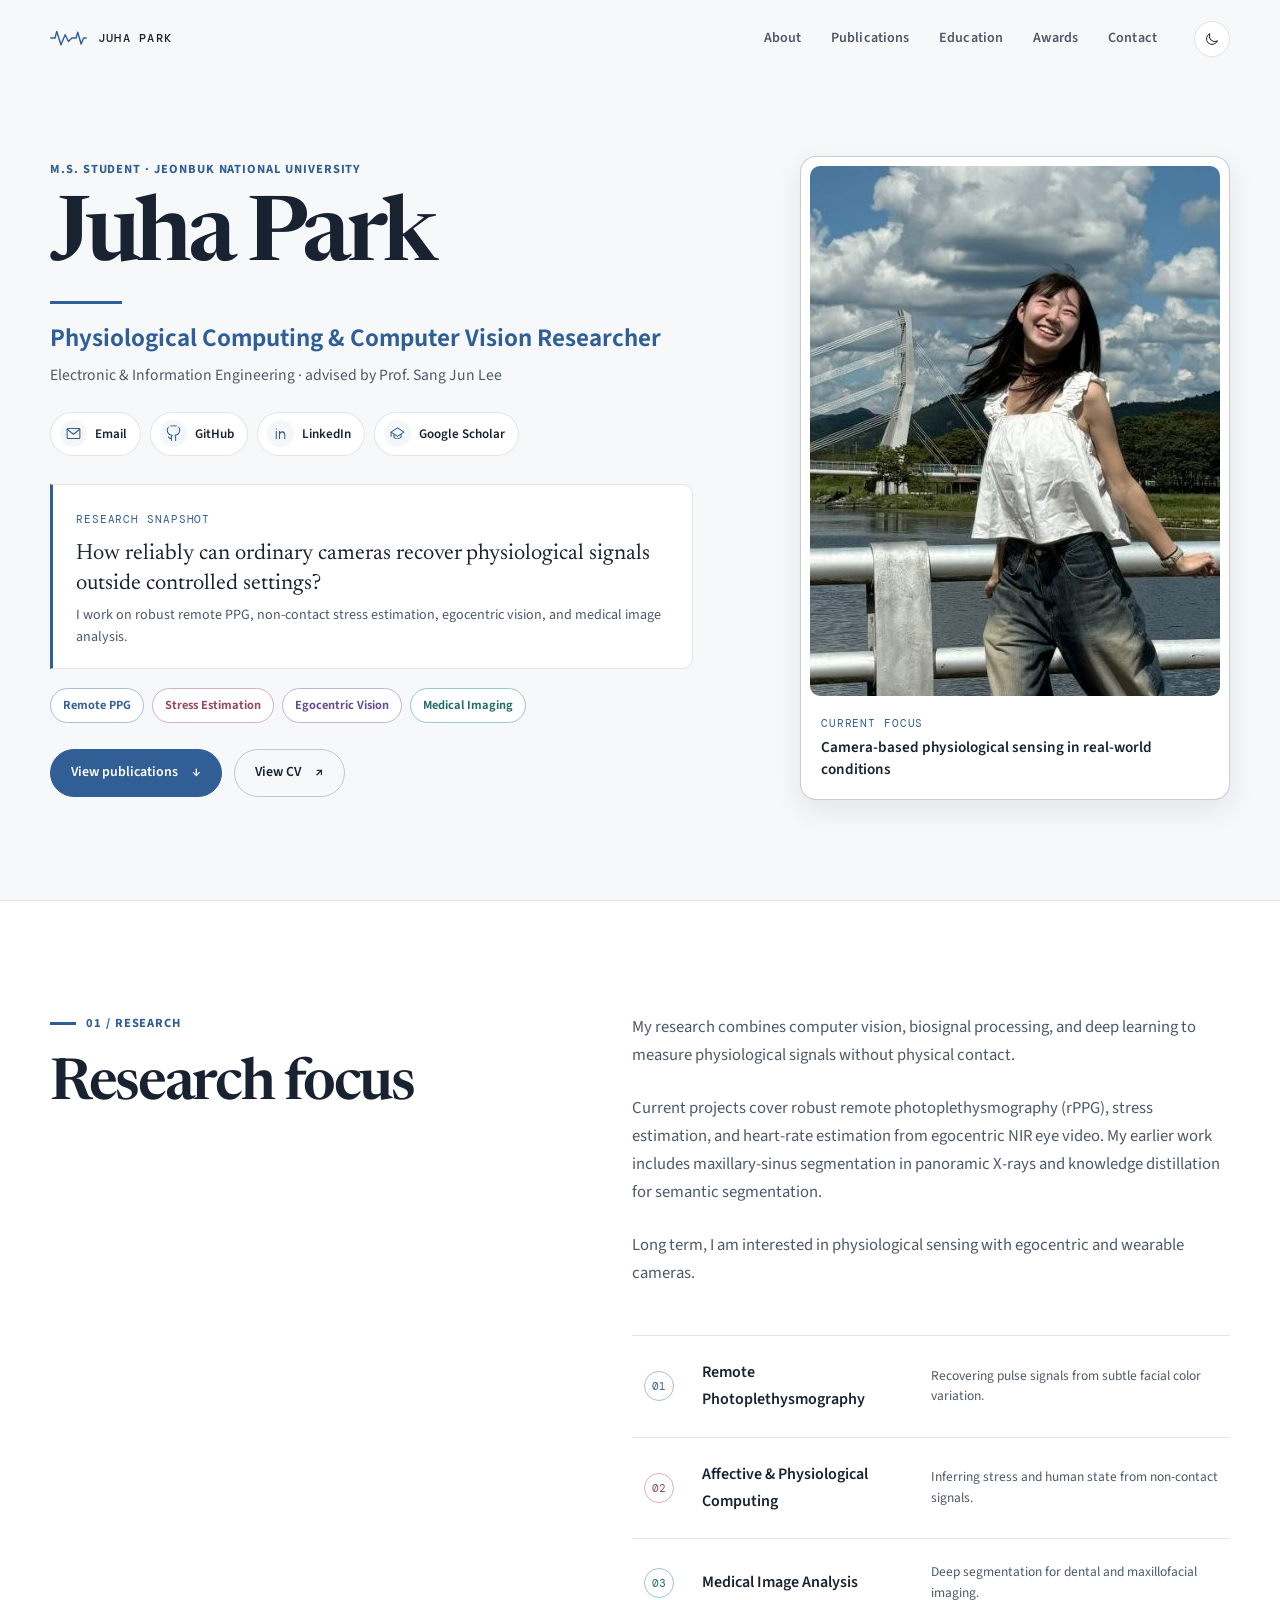
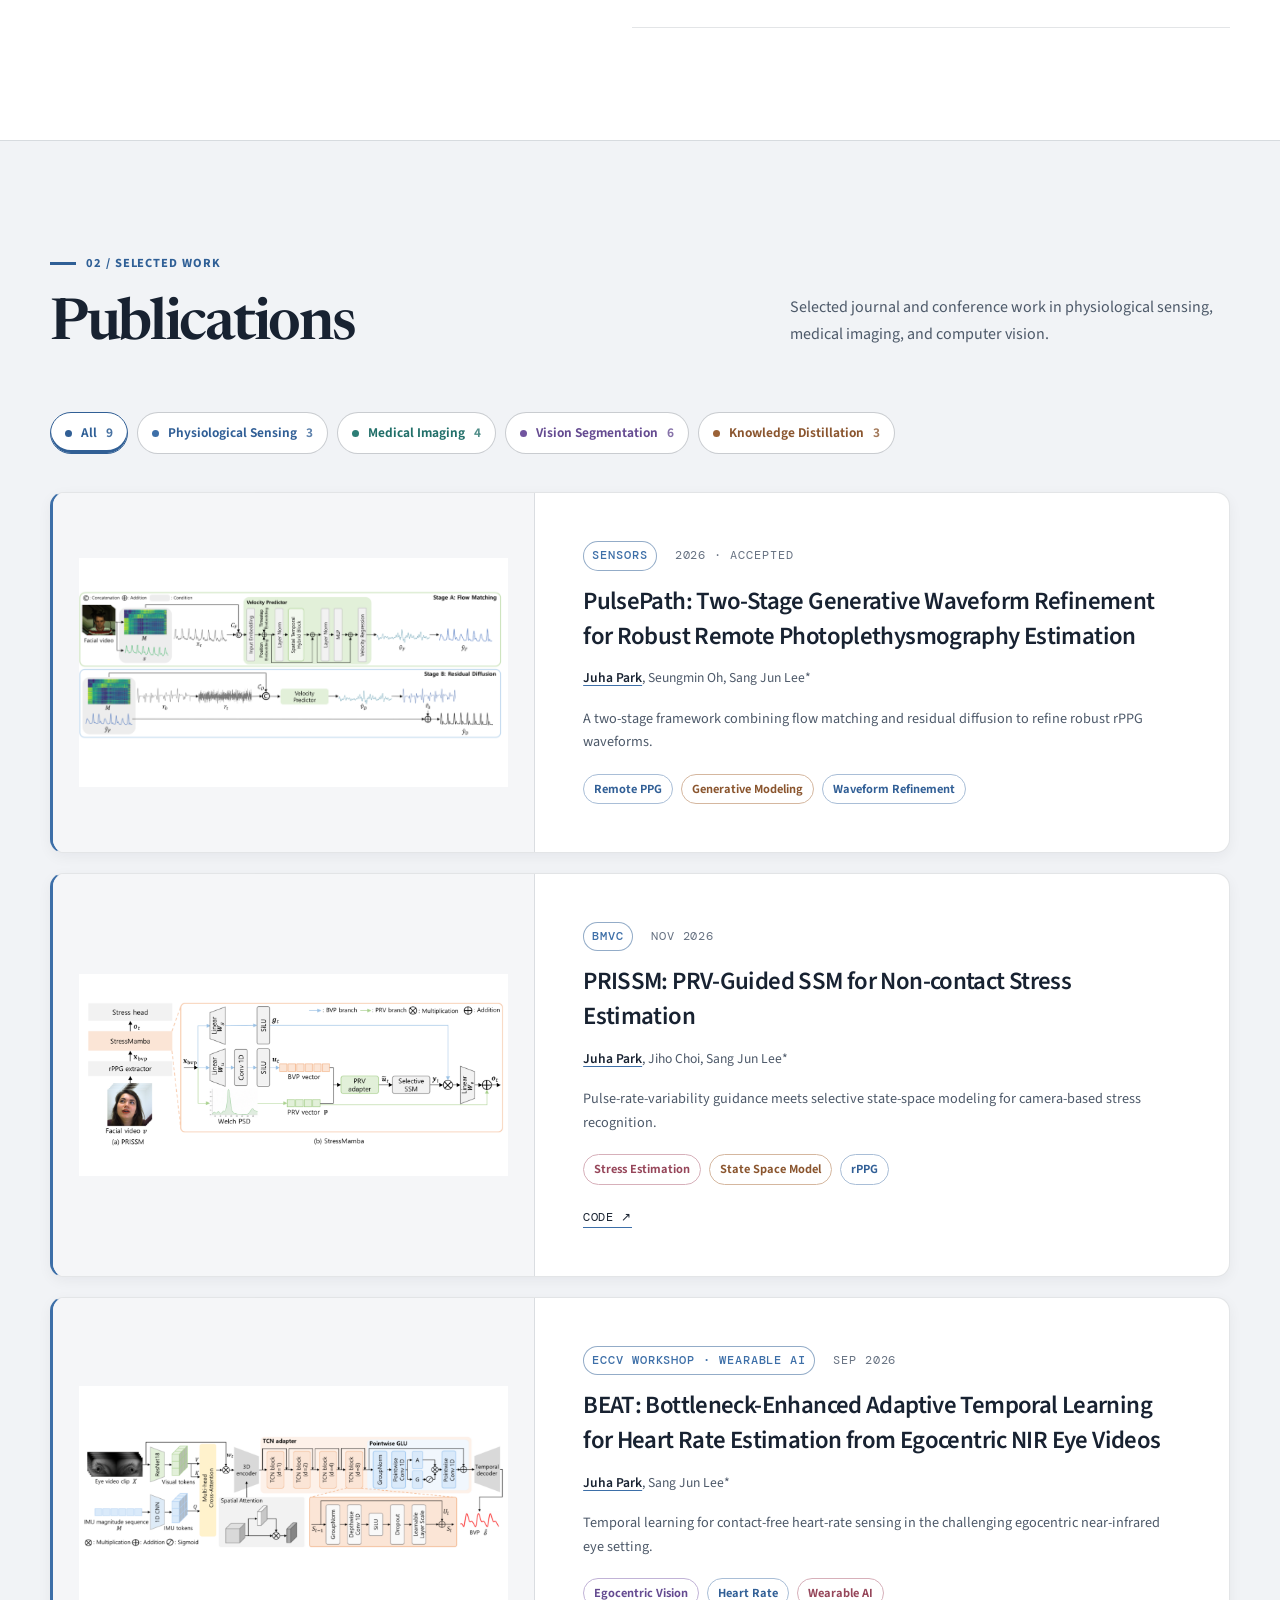
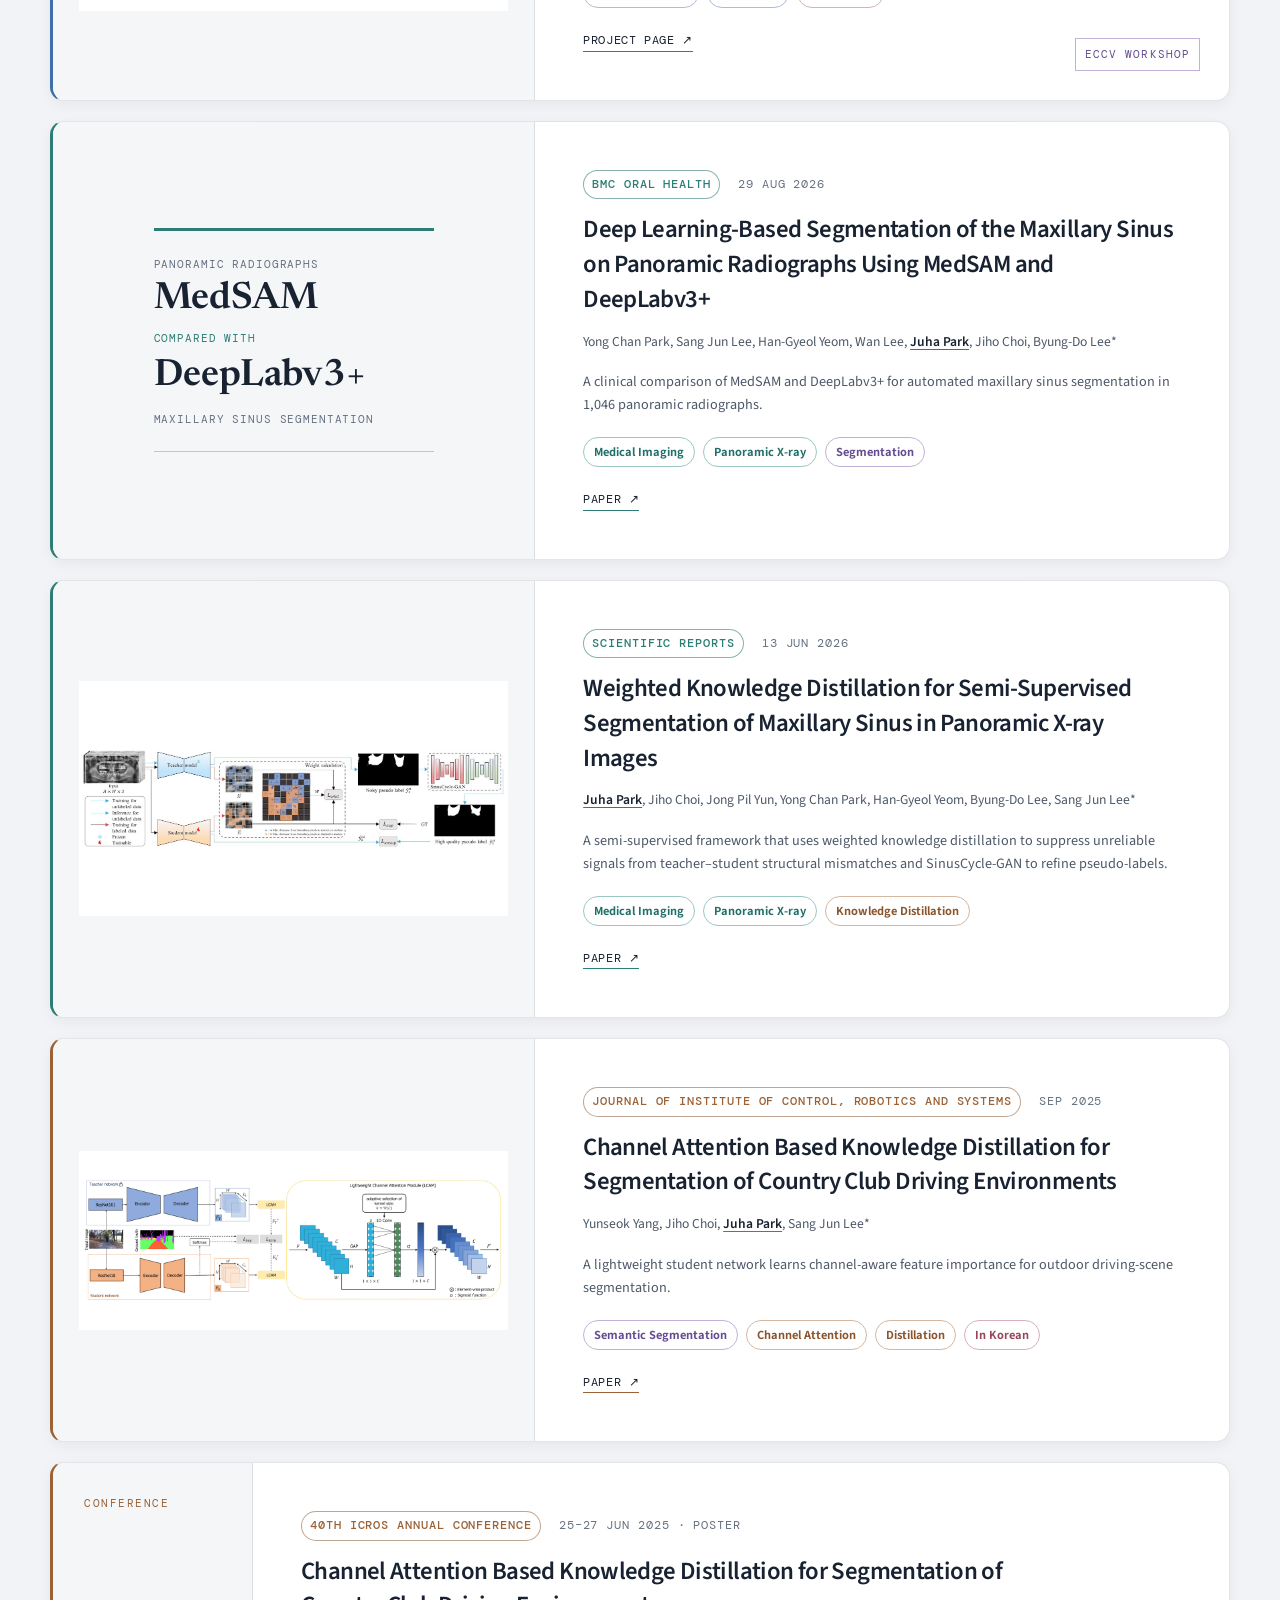
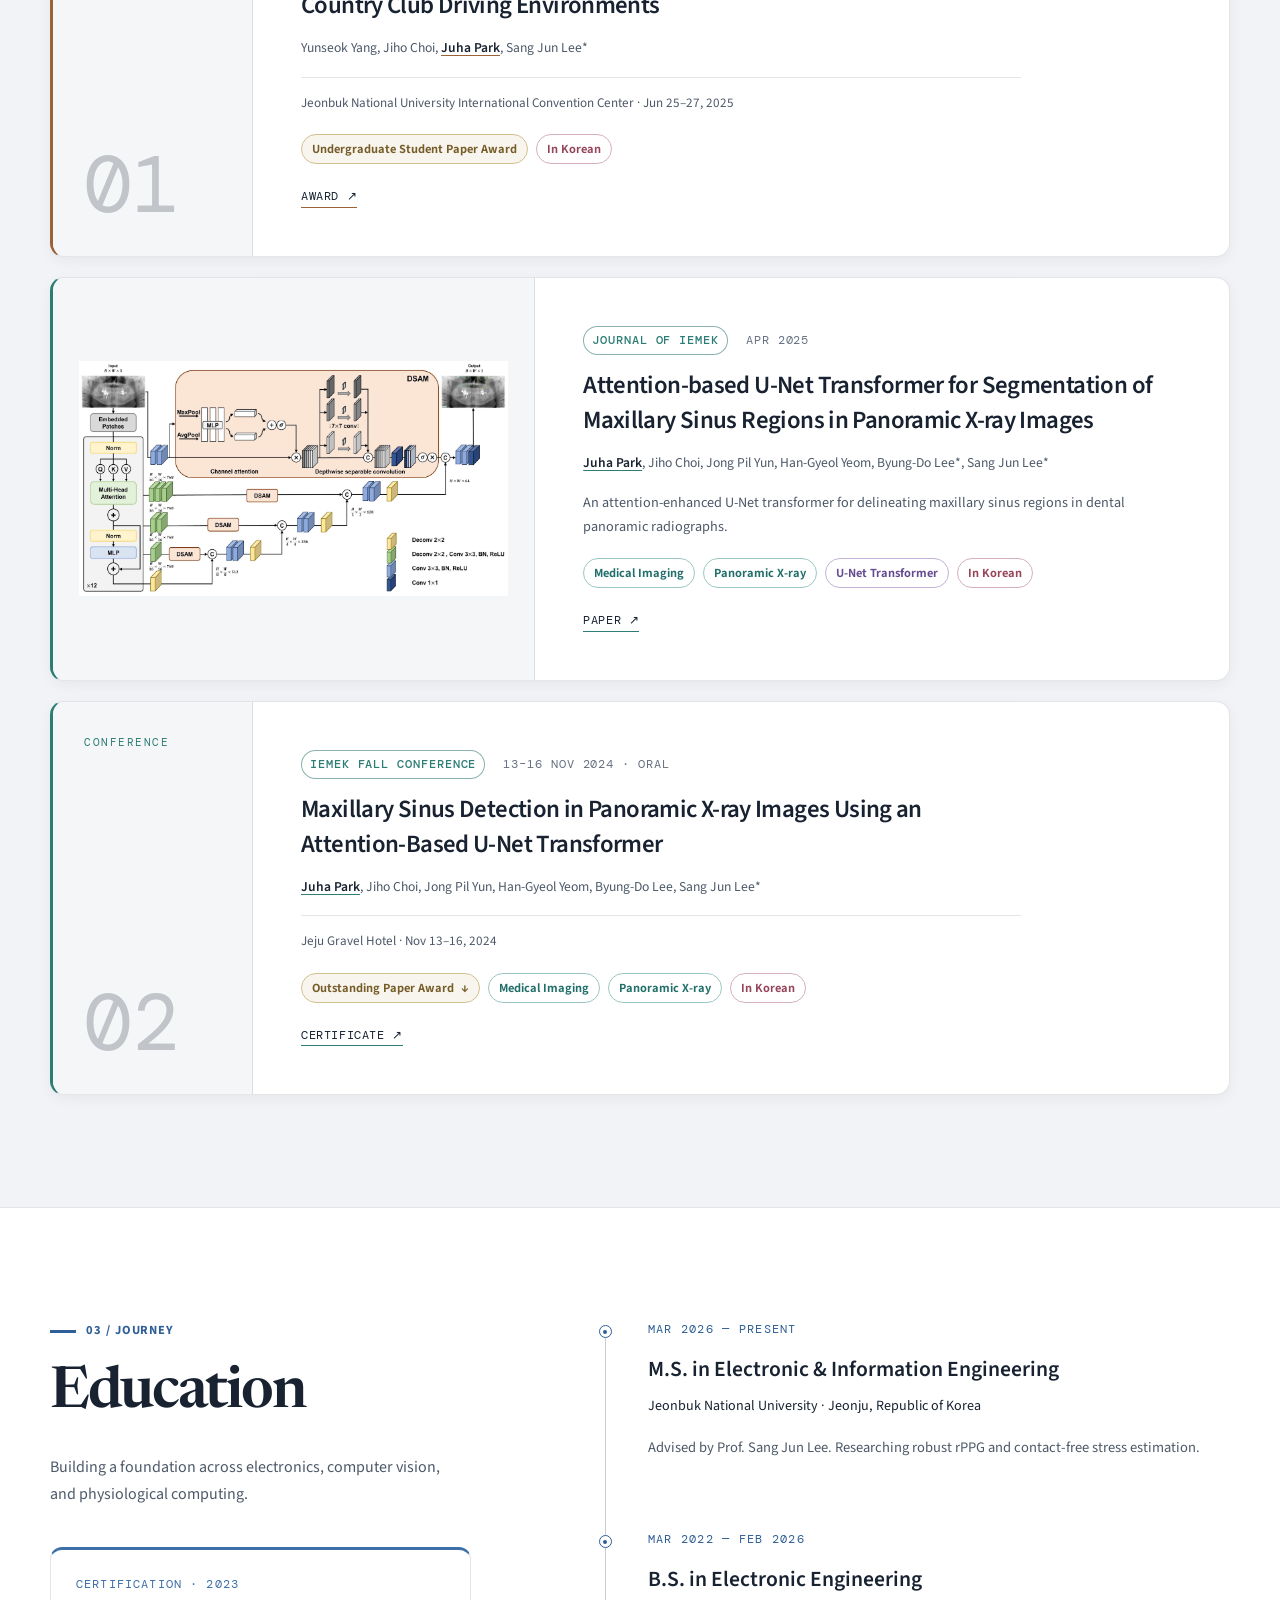
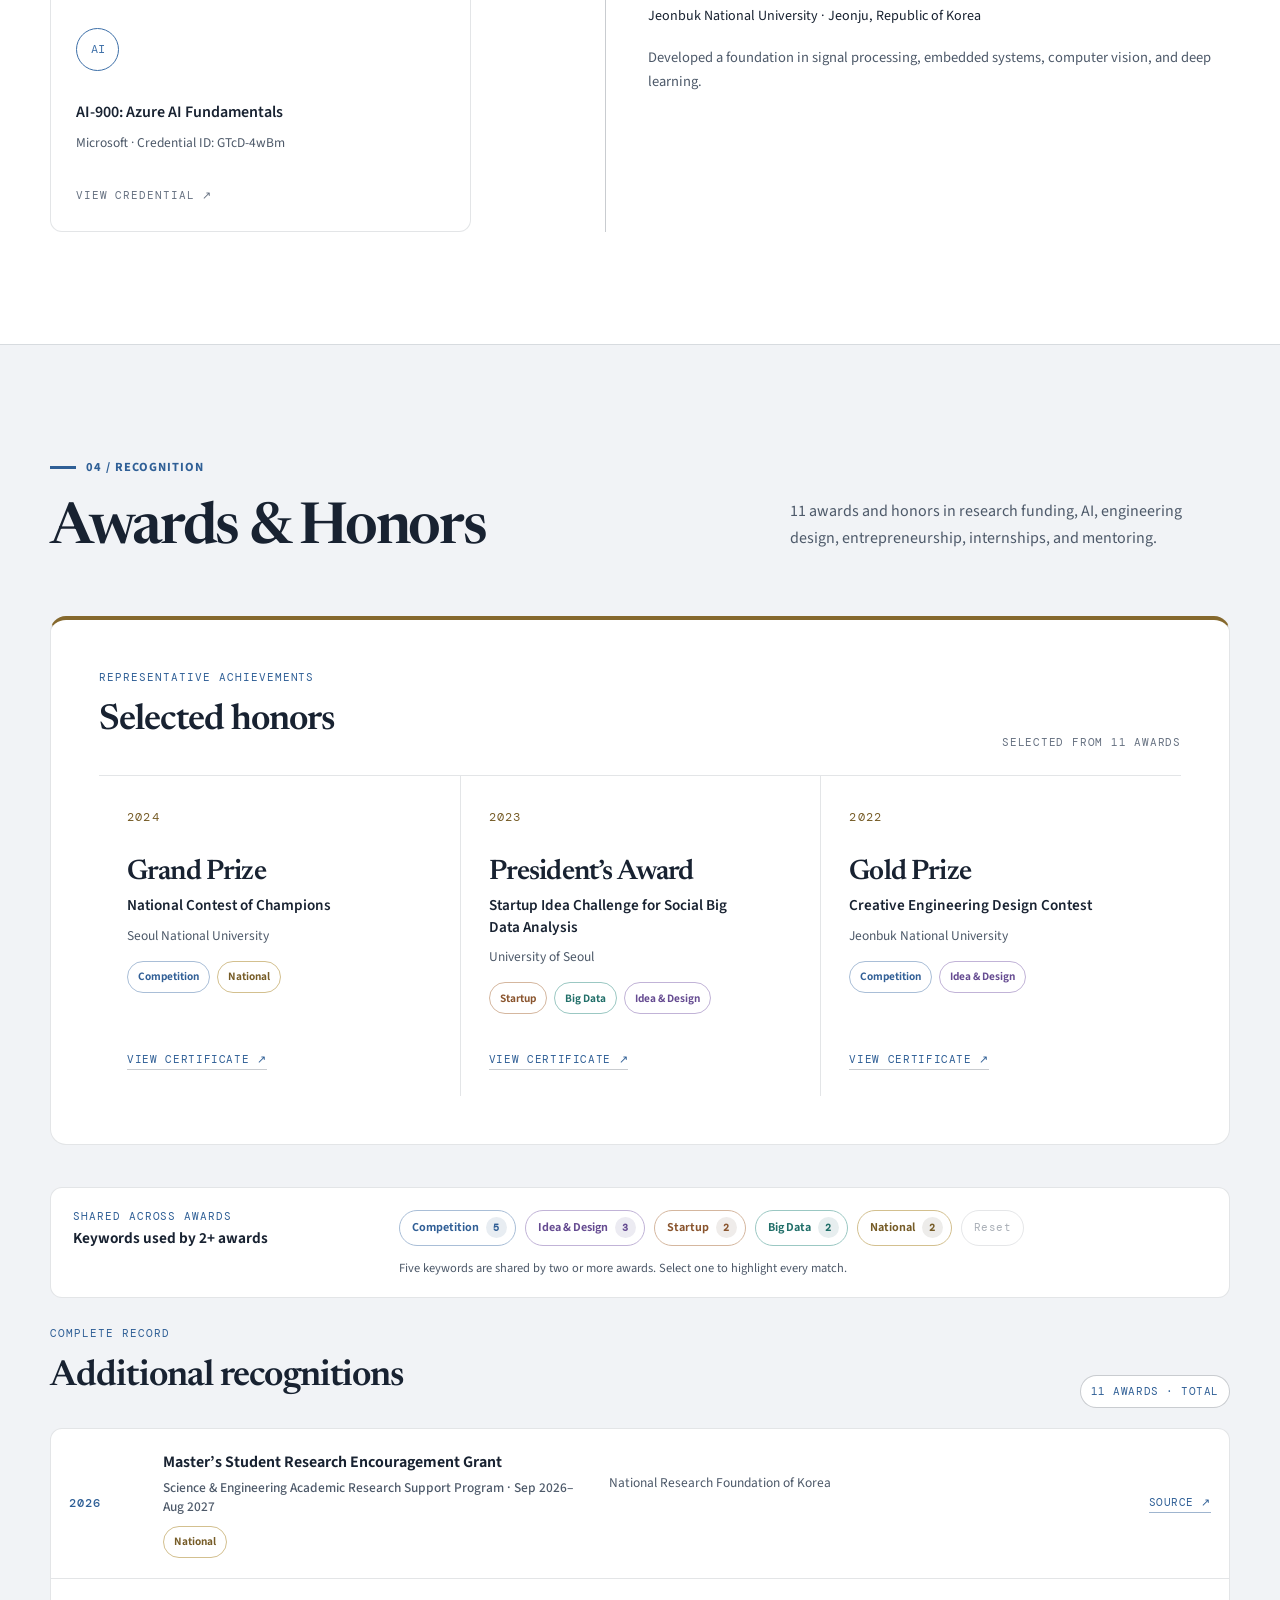
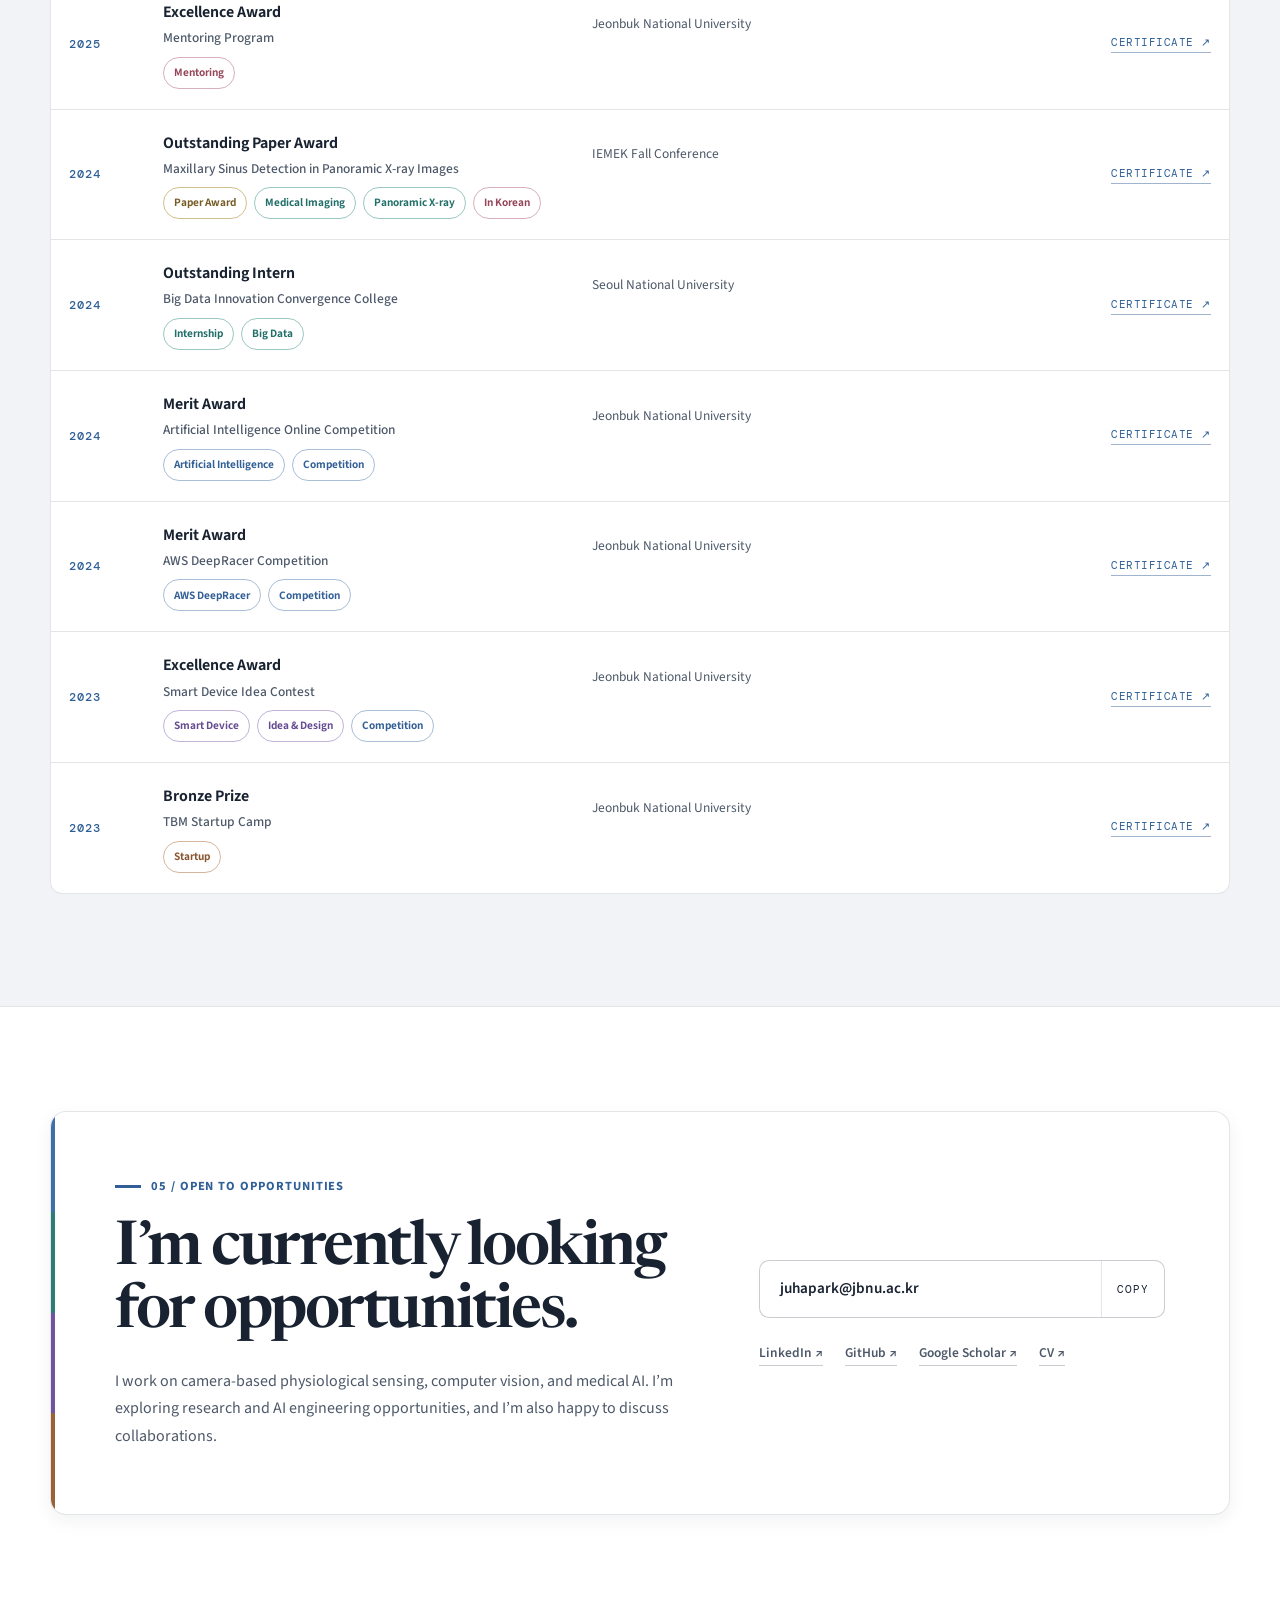
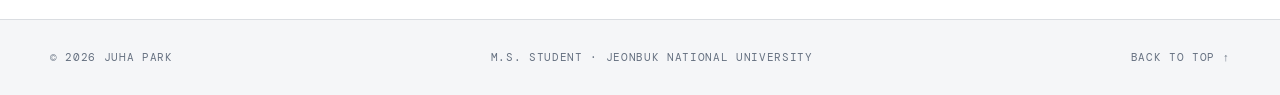
==== commit 3c582e62: "Sort publications by date" ====
--- a/index.html
+++ b/index.html
@@ -165,7 +165,7 @@
           <article class="publication-card" data-topics="physiological" data-primary="physiological" data-reveal>
             <div class="publication-image"><img src="assets/images/pulsepath.png" alt="PulsePath two-stage generative waveform refinement architecture" loading="lazy" width="969" height="516"></div>
             <div class="publication-content">
-              <div class="publication-meta"><span class="venue">Sensors</span><span>2026</span></div>
+              <div class="publication-meta"><span class="venue">Sensors</span><span>2026 · Accepted</span></div>
               <h3>PulsePath: Two-Stage Generative Waveform Refinement for Robust Remote Photoplethysmography Estimation</h3>
               <p class="authors"><strong>Juha Park</strong>, Seungmin Oh, Sang Jun Lee*</p>
               <p class="paper-summary">A two-stage framework combining flow matching and residual diffusion to refine robust rPPG waveforms.</p>
@@ -174,27 +174,27 @@
           </article>
 
           <article class="publication-card" data-topics="physiological" data-primary="physiological" data-reveal>
+            <div class="publication-image"><img src="assets/images/prissm.png" alt="PRISSM architecture for non-contact stress estimation" loading="lazy" width="1254" height="591"></div>
+            <div class="publication-content">
+              <div class="publication-meta"><span class="venue">BMVC</span><span>Nov 2026</span></div>
+              <h3>PRISSM: PRV-Guided SSM for Non-contact Stress Estimation</h3>
+              <p class="authors"><strong>Juha Park</strong>, Jiho Choi, Sang Jun Lee*</p>
+              <p class="paper-summary">Pulse-rate-variability guidance meets selective state-space modeling for camera-based stress recognition.</p>
+              <div class="paper-tags"><span data-tone="human">Stress Estimation</span><span data-tone="method">State Space Model</span><span data-tone="sensing">rPPG</span></div>
+              <div class="paper-links"><a href="https://github.com/juhapark-26/PRISSM" target="_blank" rel="noreferrer">Code <span>↗</span></a></div>
+            </div>
+          </article>
+
+          <article class="publication-card" data-topics="physiological" data-primary="physiological" data-reveal>
             <div class="publication-image"><img src="assets/images/beat.png" alt="BEAT architecture for heart rate estimation from egocentric NIR eye videos" loading="lazy" width="1176" height="617"></div>
             <div class="publication-content">
-              <div class="publication-meta"><span class="venue">ECCV Workshop · Wearable AI</span><span>2026</span></div>
+              <div class="publication-meta"><span class="venue">ECCV Workshop · Wearable AI</span><span>Sep 2026</span></div>
               <h3>BEAT: Bottleneck-Enhanced Adaptive Temporal Learning for Heart Rate Estimation from Egocentric NIR Eye Videos</h3>
               <p class="authors"><strong>Juha Park</strong>, Sang Jun Lee*</p>
               <p class="paper-summary">Temporal learning for contact-free heart-rate sensing in the challenging egocentric near-infrared eye setting.</p>
               <div class="paper-tags"><span data-tone="vision">Egocentric Vision</span><span data-tone="sensing">Heart Rate</span><span data-tone="human">Wearable AI</span></div>
               <div class="paper-links"><a href="/projects/beat/">Project page <span>↗</span></a></div>
               <span class="status-badge status-blue">ECCV WORKSHOP</span>
-            </div>
-          </article>
-
-          <article class="publication-card" data-topics="physiological" data-primary="physiological" data-reveal>
-            <div class="publication-image"><img src="assets/images/prissm.png" alt="PRISSM architecture for non-contact stress estimation" loading="lazy" width="1254" height="591"></div>
-            <div class="publication-content">
-              <div class="publication-meta"><span class="venue">BMVC</span><span>2026</span></div>
-              <h3>PRISSM: PRV-Guided SSM for Non-contact Stress Estimation</h3>
-              <p class="authors"><strong>Juha Park</strong>, Jiho Choi, Sang Jun Lee*</p>
-              <p class="paper-summary">Pulse-rate-variability guidance meets selective state-space modeling for camera-based stress recognition.</p>
-              <div class="paper-tags"><span data-tone="human">Stress Estimation</span><span data-tone="method">State Space Model</span><span data-tone="sensing">rPPG</span></div>
-              <div class="paper-links"><a href="https://github.com/juhapark-26/PRISSM" target="_blank" rel="noreferrer">Code <span>↗</span></a></div>
             </div>
           </article>
 
@@ -221,7 +221,7 @@
           <article class="publication-card" data-topics="medical segmentation distillation" data-primary="medical" data-reveal>
             <div class="publication-image"><img src="assets/images/maxillary-kd.jpg" alt="Weighted knowledge distillation architecture for maxillary sinus segmentation" loading="lazy" width="1280" height="701"></div>
             <div class="publication-content">
-              <div class="publication-meta"><span class="venue">Scientific Reports</span><span>2026</span></div>
+              <div class="publication-meta"><span class="venue">Scientific Reports</span><span>13 Jun 2026</span></div>
               <h3>Weighted Knowledge Distillation for Semi-Supervised Segmentation of Maxillary Sinus in Panoramic X-ray Images</h3>
               <p class="authors"><strong>Juha Park</strong>, Jiho Choi, Jong Pil Yun, Yong Chan Park, Han-Gyeol Yeom, Byung-Do Lee, Sang Jun Lee*</p>
               <p class="paper-summary">A semi-supervised framework that uses weighted knowledge distillation to suppress unreliable signals from teacher–student structural mismatches and SinusCycle-GAN to refine pseudo-labels.</p>
@@ -230,10 +230,34 @@
             </div>
           </article>
 
+          <article class="publication-card" data-topics="segmentation distillation" data-primary="distillation" data-reveal>
+            <div class="publication-image"><img src="assets/images/golf-kd.png" alt="Channel-attention knowledge distillation for golf-course segmentation" loading="lazy" width="1280" height="534"></div>
+            <div class="publication-content">
+              <div class="publication-meta"><span class="venue">Journal of Institute of Control, Robotics and Systems</span><span>Sep 2025</span></div>
+              <h3>Channel Attention Based Knowledge Distillation for Segmentation of Country Club Driving Environments</h3>
+              <p class="authors">Yunseok Yang, Jiho Choi, <strong>Juha Park</strong>, Sang Jun Lee*</p>
+              <p class="paper-summary">A lightweight student network learns channel-aware feature importance for outdoor driving-scene segmentation.</p>
+              <div class="paper-tags"><span data-tone="vision">Semantic Segmentation</span><span data-tone="method">Channel Attention</span><span data-tone="method">Distillation</span><span data-tone="human">In Korean</span></div>
+              <div class="paper-links"><a href="https://doi.org/10.5302/J.ICROS.2025.25.0124" target="_blank" rel="noreferrer">Paper <span>↗</span></a></div>
+            </div>
+          </article>
+
+          <article class="publication-card compact-paper" data-topics="segmentation distillation" data-primary="distillation" data-reveal>
+            <div class="conference-index"><span>CONFERENCE</span><strong>01</strong></div>
+            <div class="publication-content">
+              <div class="publication-meta"><span class="venue">40th ICROS Annual Conference</span><span>25–27 Jun 2025 · Poster</span></div>
+              <h3>Channel Attention Based Knowledge Distillation for Segmentation of Country Club Driving Environments</h3>
+              <p class="authors">Yunseok Yang, Jiho Choi, <strong>Juha Park</strong>, Sang Jun Lee*</p>
+              <p class="paper-summary conference-detail">Jeonbuk National University International Convention Center · Jun 25–27, 2025</p>
+              <div class="paper-tags"><span class="award-tag" data-tone="award">Undergraduate Student Paper Award</span><span data-tone="human">In Korean</span></div>
+              <div class="paper-links"><a href="https://drive.google.com/file/d/1RWsY6p1ahTnfwQPt9HKbEDpkNfclALKT/view?usp=sharing" target="_blank" rel="noreferrer">Award <span>↗</span></a></div>
+            </div>
+          </article>
+
           <article class="publication-card" data-topics="medical segmentation" data-primary="medical" data-reveal>
             <div class="publication-image"><img src="assets/images/unet-transformer.png" alt="Attention-based U-Net transformer for panoramic X-ray segmentation" loading="lazy" width="1280" height="701"></div>
             <div class="publication-content">
-              <div class="publication-meta"><span class="venue">Journal of IEMEK</span><span>2025</span></div>
+              <div class="publication-meta"><span class="venue">Journal of IEMEK</span><span>Apr 2025</span></div>
               <h3>Attention-based U-Net Transformer for Segmentation of Maxillary Sinus Regions in Panoramic X-ray Images</h3>
               <p class="authors"><strong>Juha Park</strong>, Jiho Choi, Jong Pil Yun, Han-Gyeol Yeom, Byung-Do Lee*, Sang Jun Lee*</p>
               <p class="paper-summary">An attention-enhanced U-Net transformer for delineating maxillary sinus regions in dental panoramic radiographs.</p>
@@ -242,39 +266,15 @@
             </div>
           </article>
 
-          <article class="publication-card" data-topics="segmentation distillation" data-primary="distillation" data-reveal>
-            <div class="publication-image"><img src="assets/images/golf-kd.png" alt="Channel-attention knowledge distillation for golf-course segmentation" loading="lazy" width="1280" height="534"></div>
-            <div class="publication-content">
-              <div class="publication-meta"><span class="venue">Journal of Institute of Control, Robotics and Systems</span><span>2025</span></div>
-              <h3>Channel Attention Based Knowledge Distillation for Segmentation of Country Club Driving Environments</h3>
-              <p class="authors">Yunseok Yang, Jiho Choi, <strong>Juha Park</strong>, Sang Jun Lee*</p>
-              <p class="paper-summary">A lightweight student network learns channel-aware feature importance for outdoor driving-scene segmentation.</p>
-              <div class="paper-tags"><span data-tone="vision">Semantic Segmentation</span><span data-tone="method">Channel Attention</span><span data-tone="method">Distillation</span><span data-tone="human">In Korean</span></div>
-              <div class="paper-links"><a href="https://doi.org/10.5302/J.ICROS.2025.25.0124" target="_blank" rel="noreferrer">Paper <span>↗</span></a></div>
-            </div>
-          </article>
-
           <article class="publication-card compact-paper" data-topics="medical segmentation" data-primary="medical" data-reveal>
-            <div class="conference-index"><span>CONFERENCE</span><strong>01</strong></div>
-            <div class="publication-content">
-              <div class="publication-meta"><span class="venue">IEMEK Fall Conference</span><span>2024 · Oral</span></div>
+            <div class="conference-index"><span>CONFERENCE</span><strong>02</strong></div>
+            <div class="publication-content">
+              <div class="publication-meta"><span class="venue">IEMEK Fall Conference</span><span>13–16 Nov 2024 · Oral</span></div>
               <h3>Maxillary Sinus Detection in Panoramic X-ray Images Using an Attention-Based U-Net Transformer</h3>
               <p class="authors"><strong>Juha Park</strong>, Jiho Choi, Jong Pil Yun, Han-Gyeol Yeom, Byung-Do Lee, Sang Jun Lee*</p>
               <p class="paper-summary conference-detail">Jeju Gravel Hotel · Nov 13–16, 2024</p>
               <div class="paper-tags"><a class="award-tag award-jump-link" data-tone="award" href="#award-outstanding-paper" aria-label="Outstanding Paper Award — view in Awards and Honors">Outstanding Paper Award <span aria-hidden="true">↓</span></a><span data-tone="medical">Medical Imaging</span><span data-tone="medical">Panoramic X-ray</span><span data-tone="human">In Korean</span></div>
               <div class="paper-links"><a href="https://drive.google.com/file/d/1rdbNjetvJwWYzXifVCqCMQUooXWzAVH1/view?usp=sharing" target="_blank" rel="noreferrer">Certificate <span>↗</span></a></div>
-            </div>
-          </article>
-
-          <article class="publication-card compact-paper" data-topics="segmentation distillation" data-primary="distillation" data-reveal>
-            <div class="conference-index"><span>CONFERENCE</span><strong>02</strong></div>
-            <div class="publication-content">
-              <div class="publication-meta"><span class="venue">40th ICROS Annual Conference</span><span>2025 · Poster</span></div>
-              <h3>Channel Attention Based Knowledge Distillation for Segmentation of Country Club Driving Environments</h3>
-              <p class="authors">Yunseok Yang, Jiho Choi, <strong>Juha Park</strong>, Sang Jun Lee*</p>
-              <p class="paper-summary conference-detail">Jeonbuk National University International Convention Center · Jun 25–27, 2025</p>
-              <div class="paper-tags"><span class="award-tag" data-tone="award">Undergraduate Student Paper Award</span><span data-tone="human">In Korean</span></div>
-              <div class="paper-links"><a href="https://drive.google.com/file/d/1RWsY6p1ahTnfwQPt9HKbEDpkNfclALKT/view?usp=sharing" target="_blank" rel="noreferrer">Award <span>↗</span></a></div>
             </div>
           </article>
         </div>
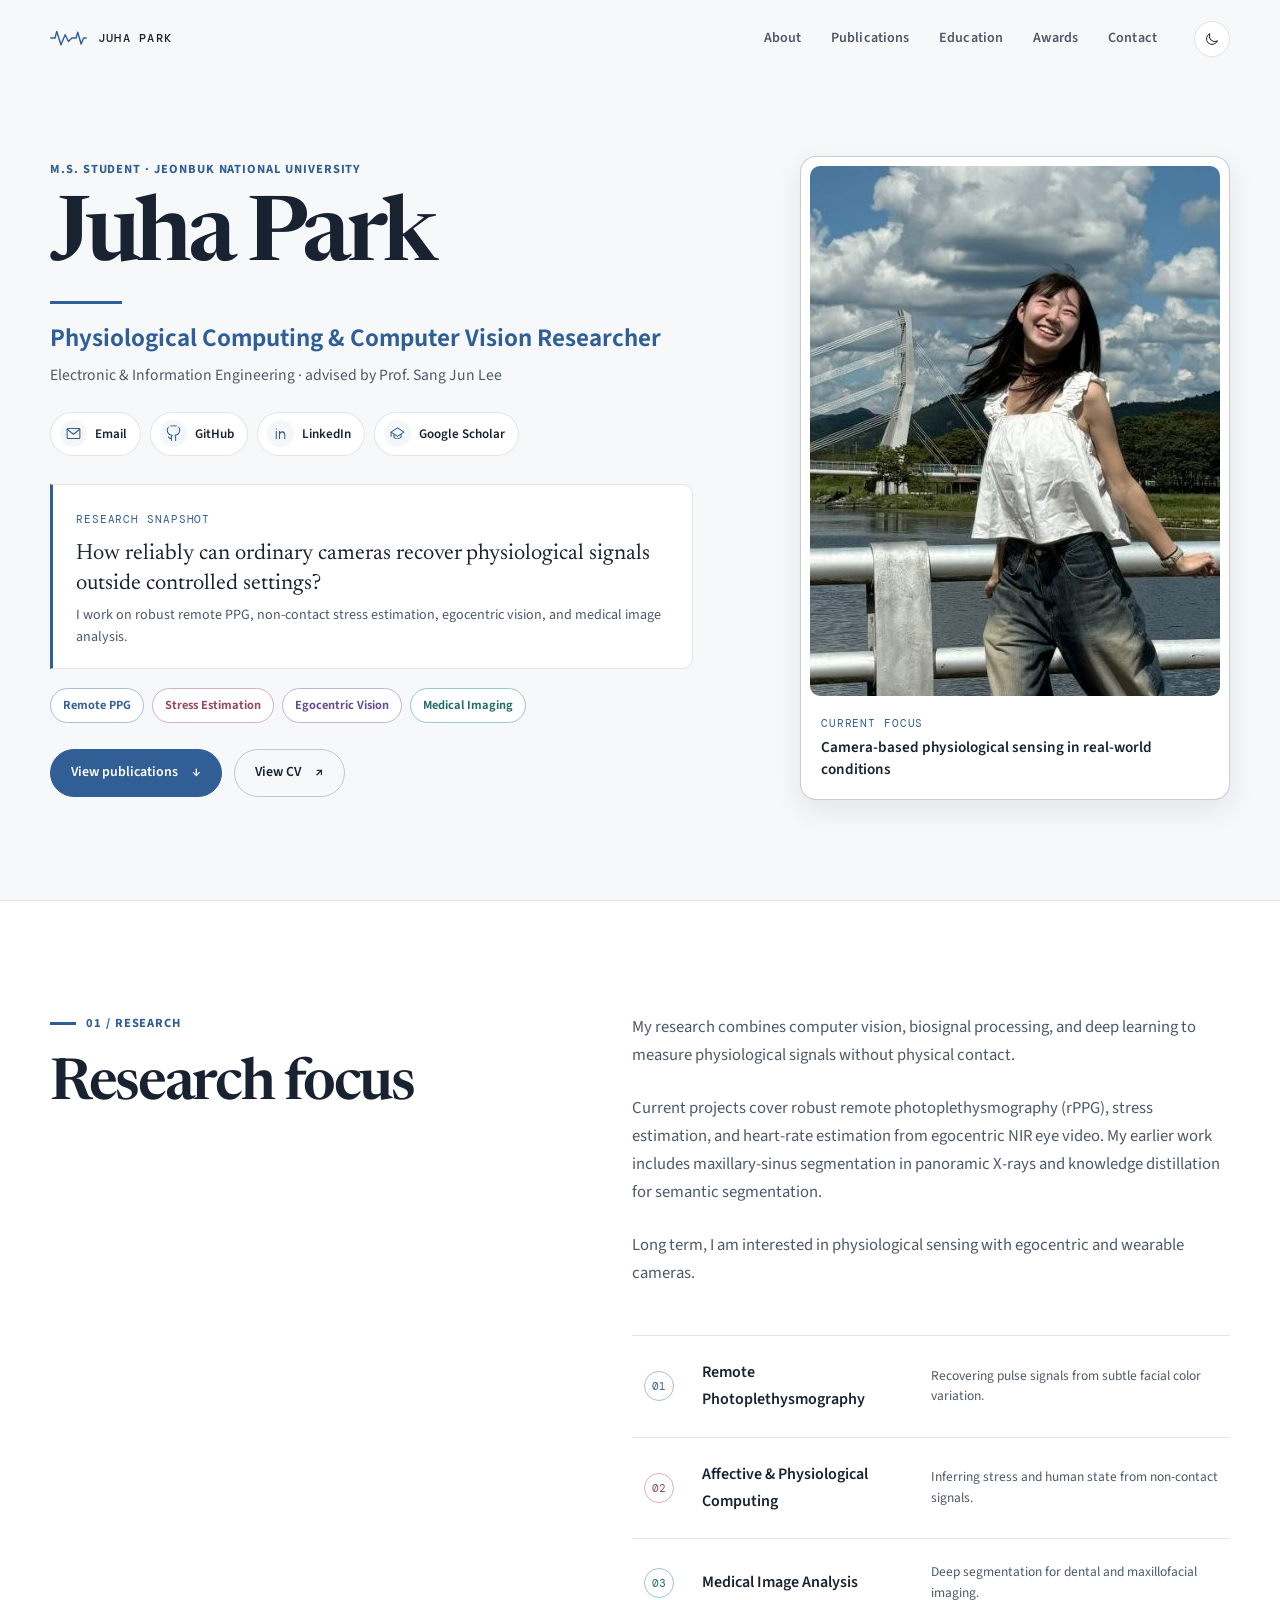
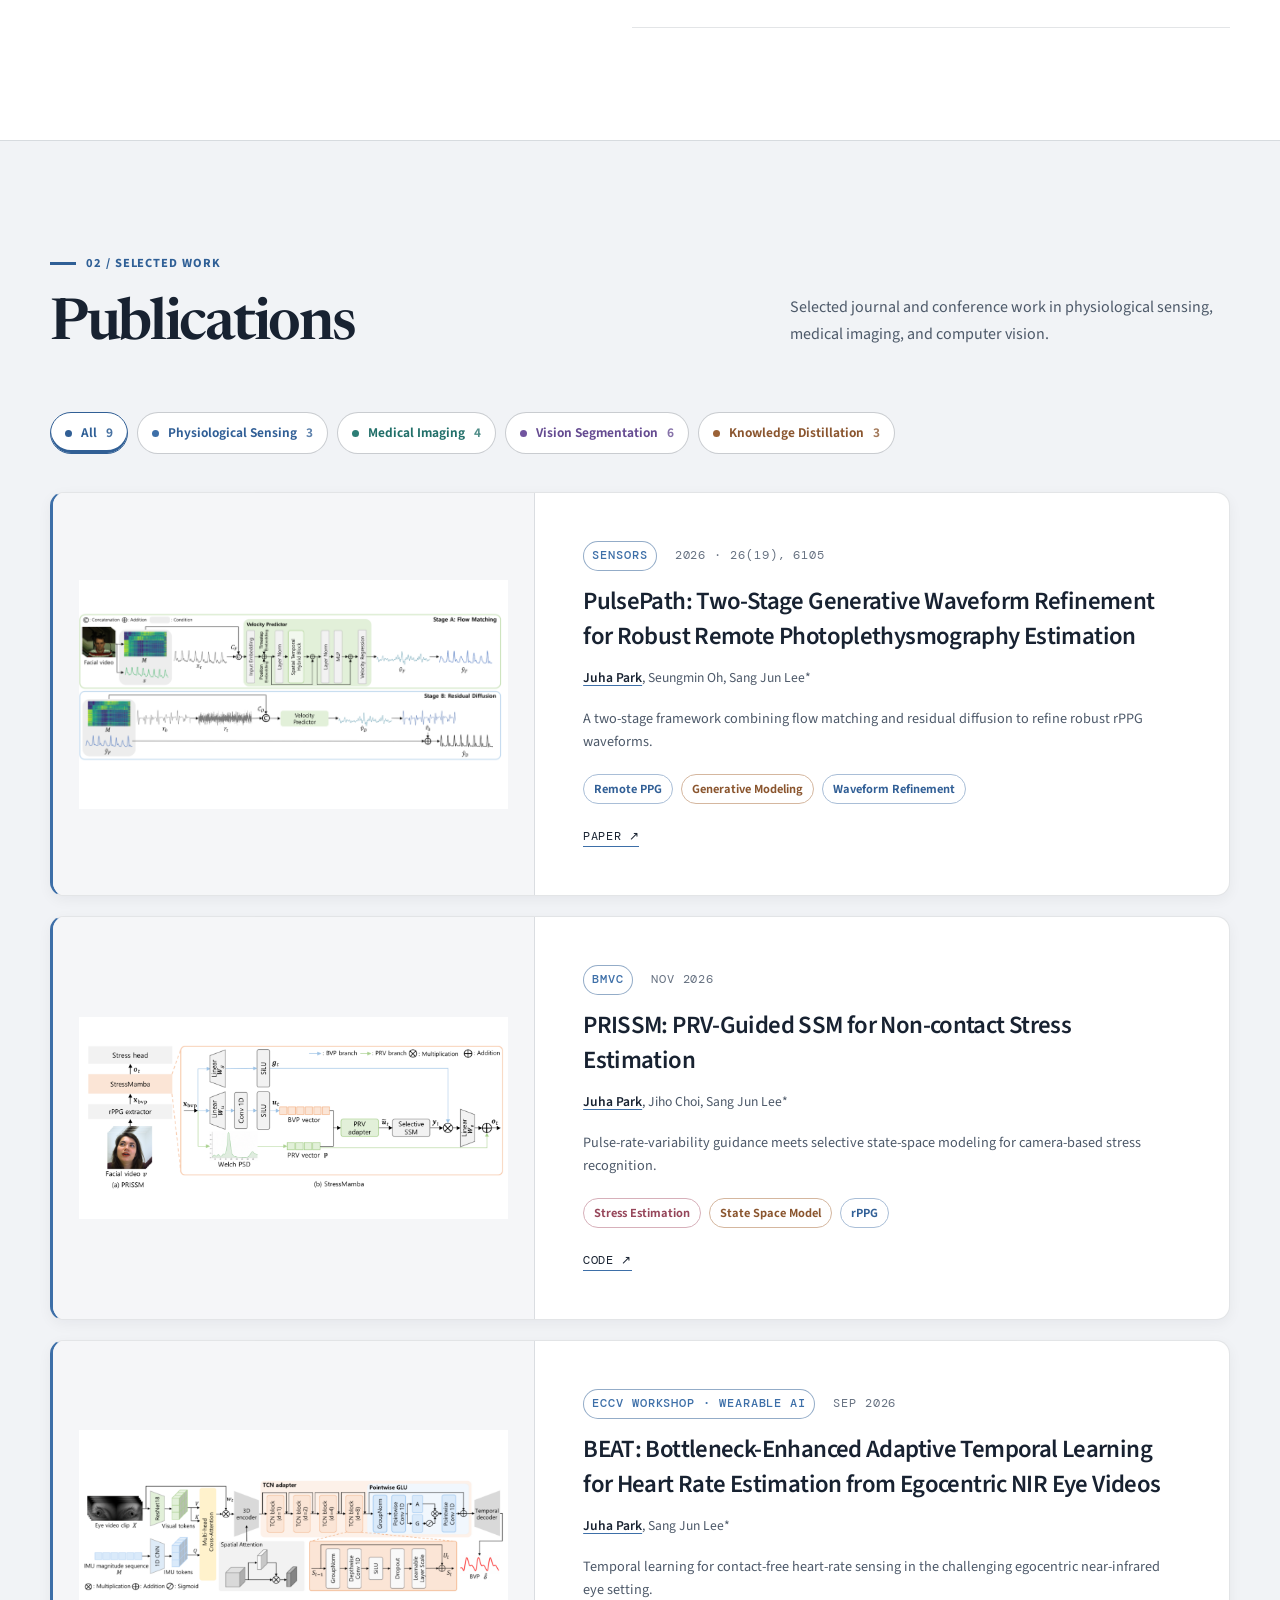
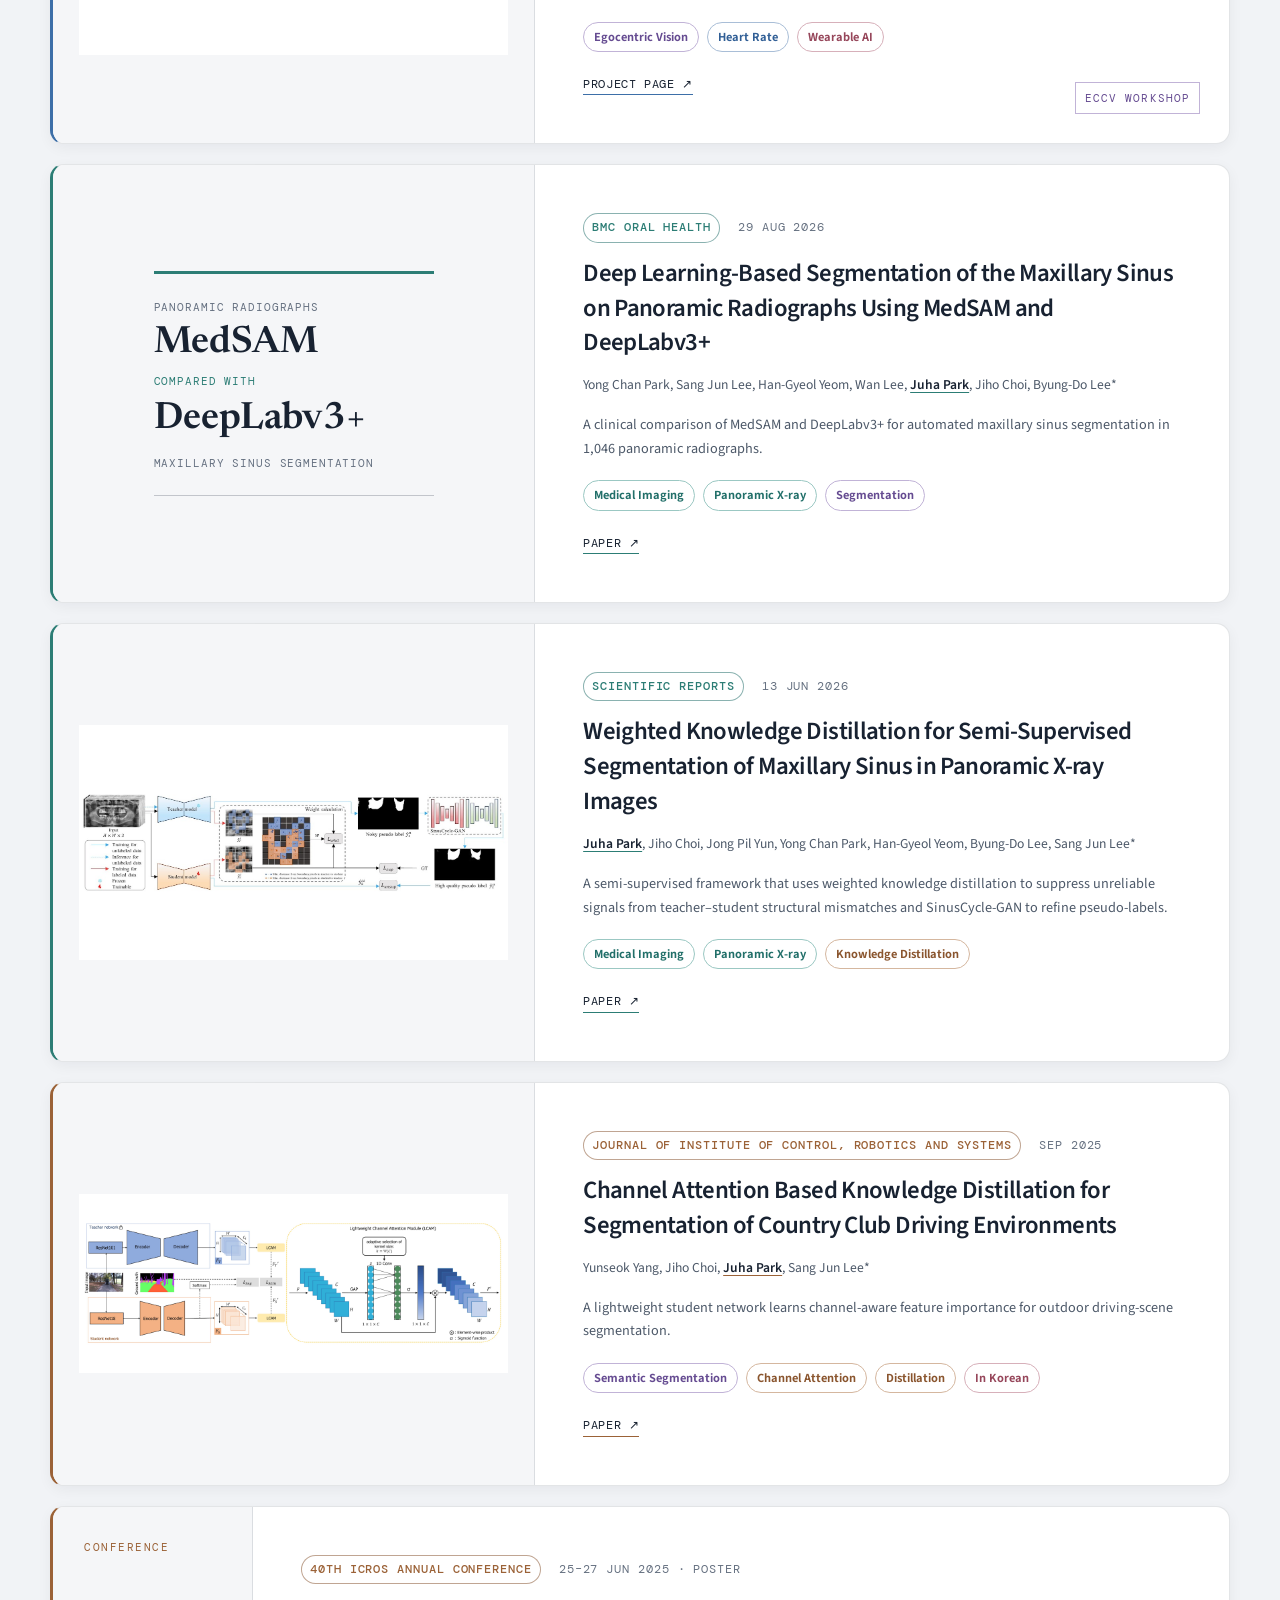
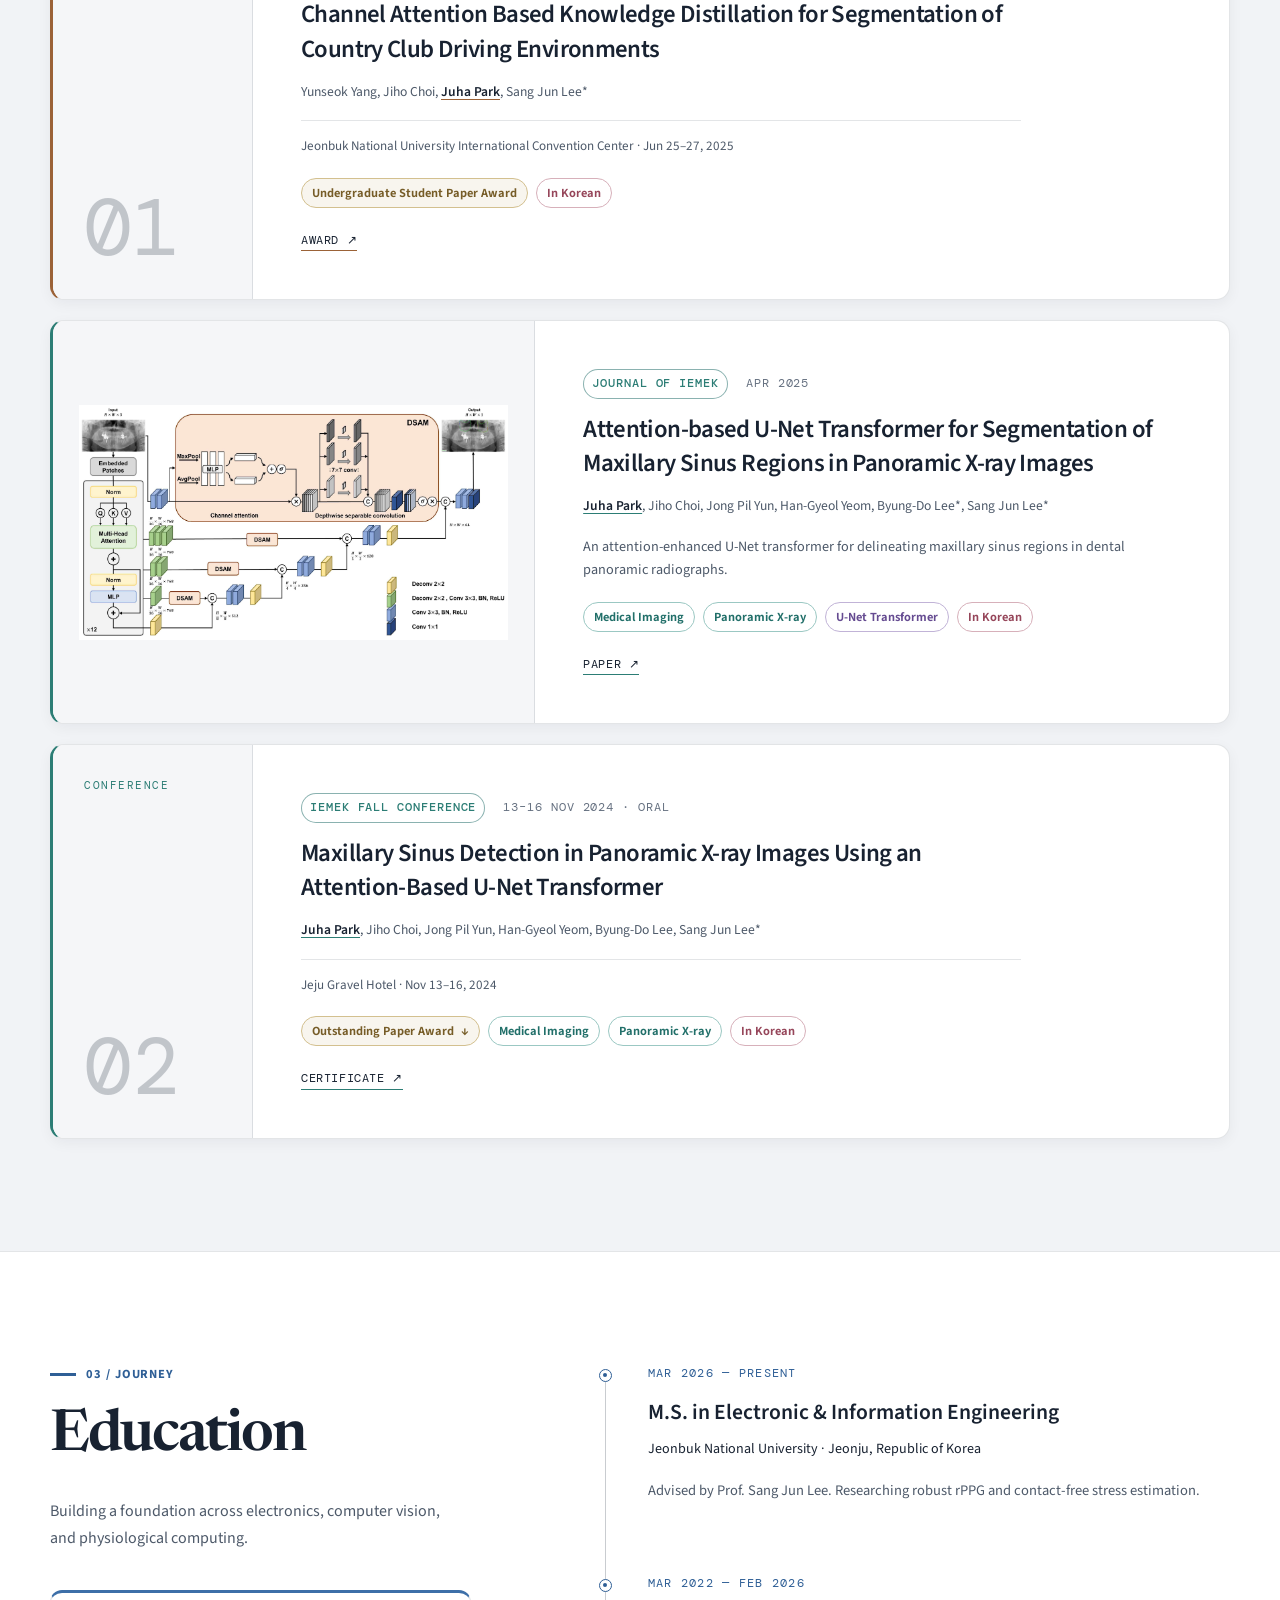
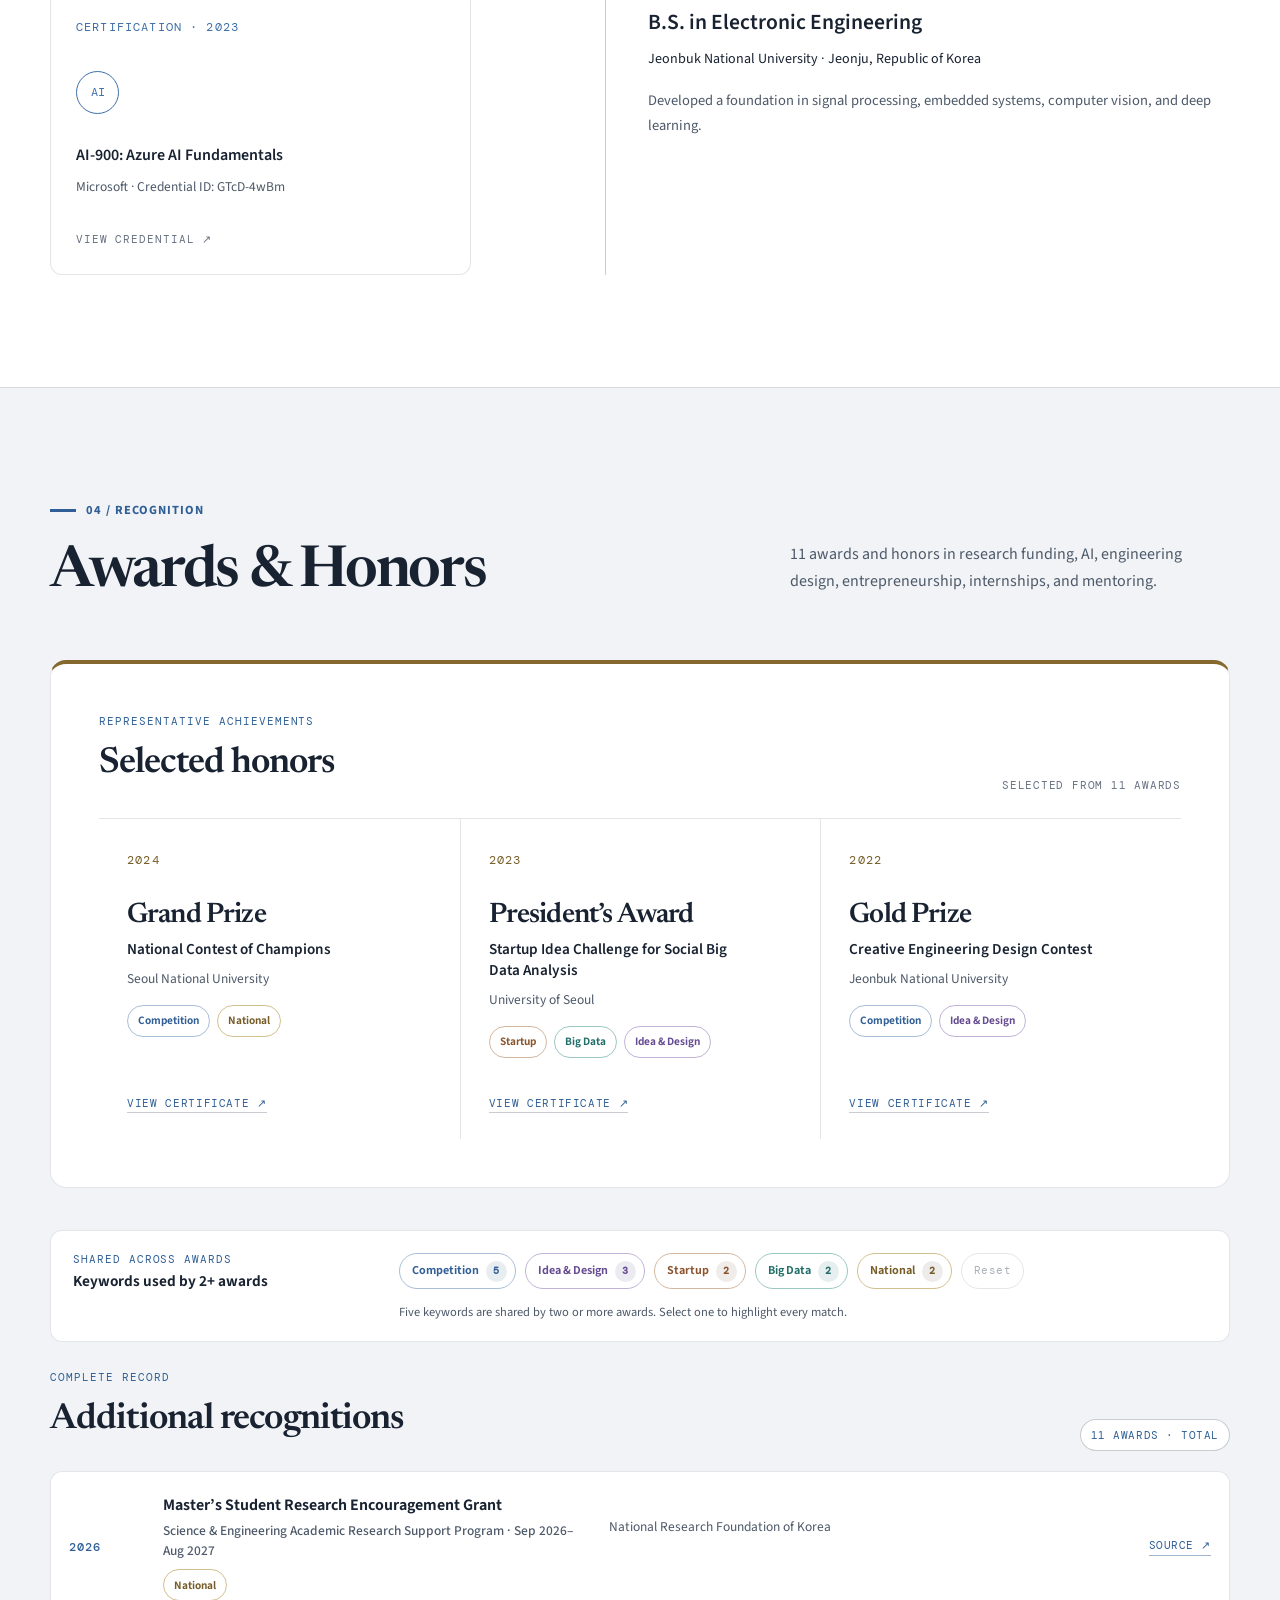
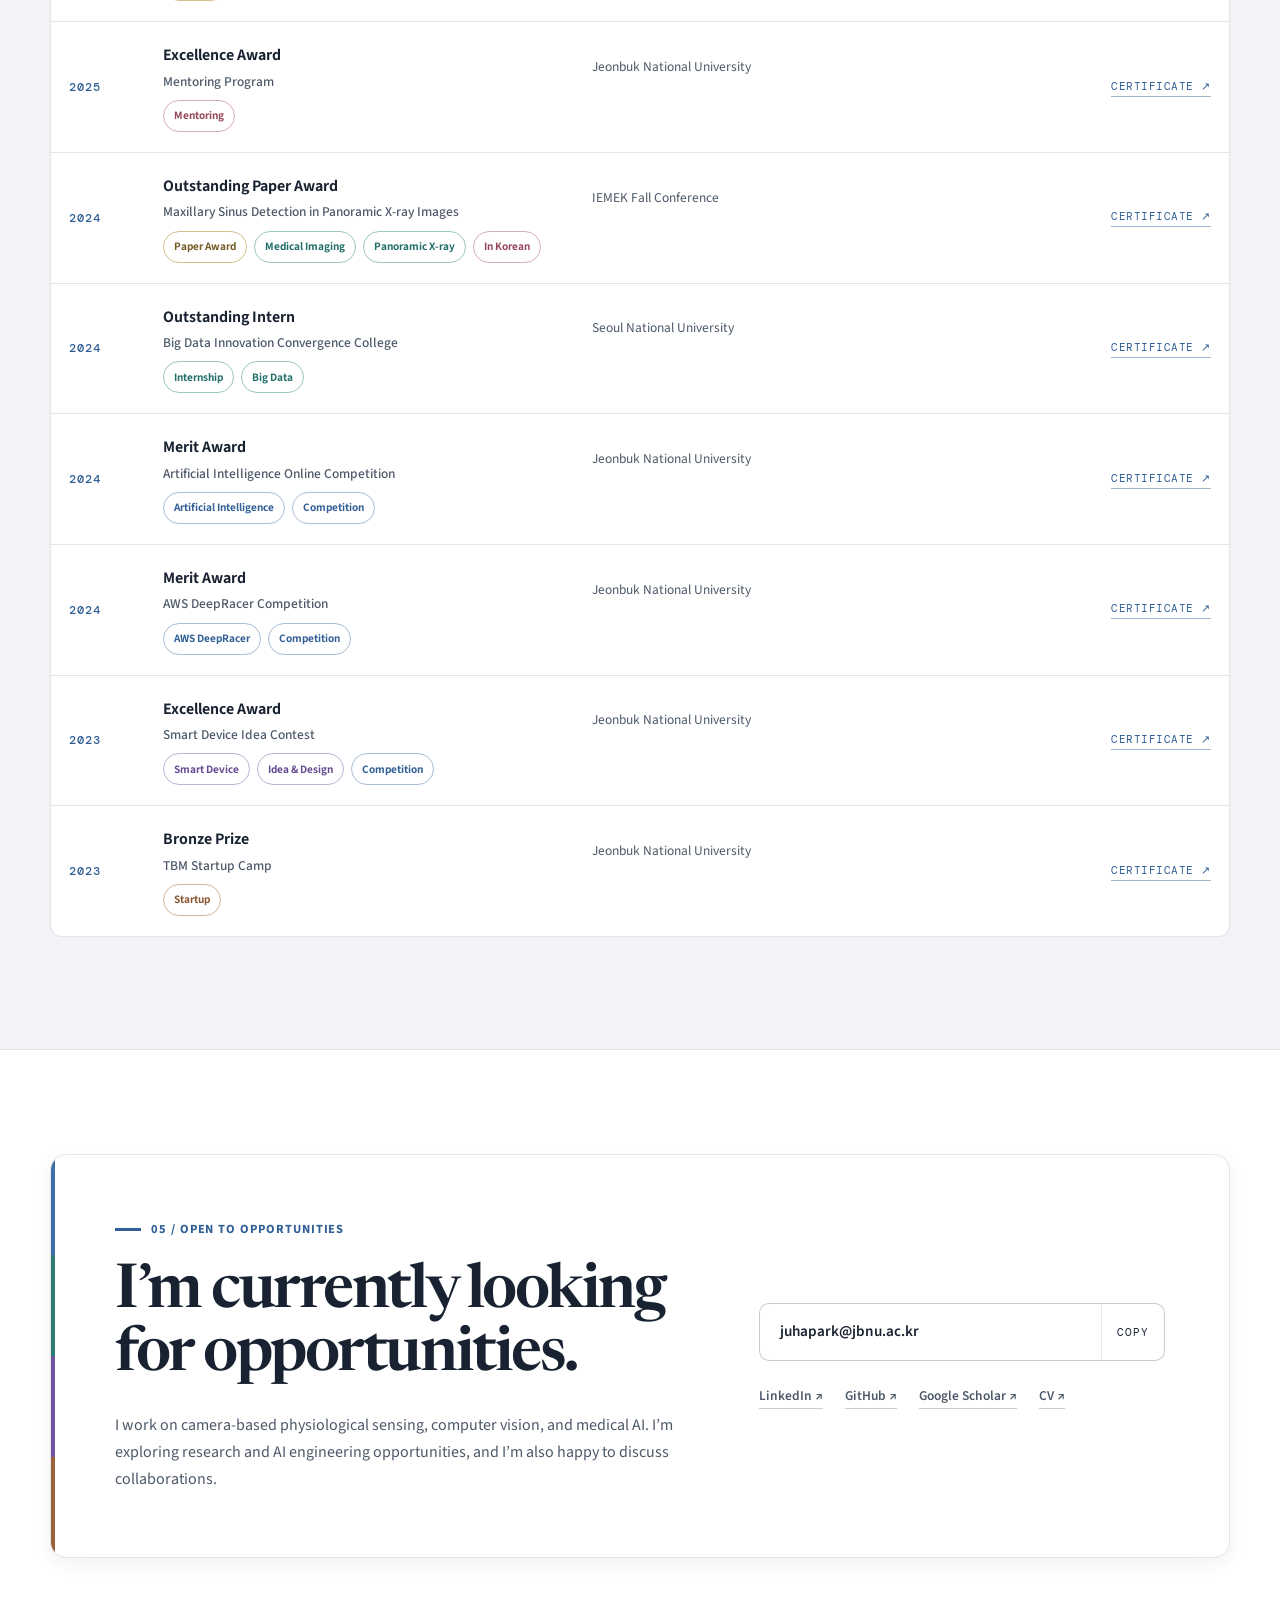
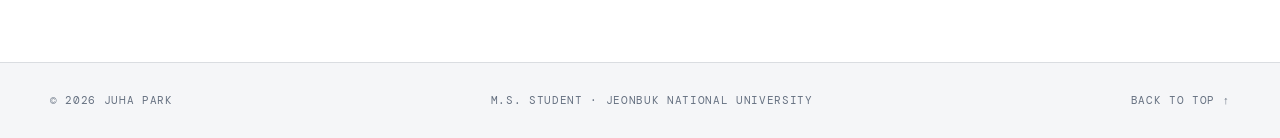
==== commit c0aa137a: "Link published Sensors paper" ====
--- a/index.html
+++ b/index.html
@@ -165,11 +165,12 @@
           <article class="publication-card" data-topics="physiological" data-primary="physiological" data-reveal>
             <div class="publication-image"><img src="assets/images/pulsepath.png" alt="PulsePath two-stage generative waveform refinement architecture" loading="lazy" width="969" height="516"></div>
             <div class="publication-content">
-              <div class="publication-meta"><span class="venue">Sensors</span><span>2026 · Accepted</span></div>
+              <div class="publication-meta"><span class="venue">Sensors</span><span>2026 · 26(19), 6105</span></div>
               <h3>PulsePath: Two-Stage Generative Waveform Refinement for Robust Remote Photoplethysmography Estimation</h3>
               <p class="authors"><strong>Juha Park</strong>, Seungmin Oh, Sang Jun Lee*</p>
               <p class="paper-summary">A two-stage framework combining flow matching and residual diffusion to refine robust rPPG waveforms.</p>
               <div class="paper-tags"><span data-tone="sensing">Remote PPG</span><span data-tone="method">Generative Modeling</span><span data-tone="sensing">Waveform Refinement</span></div>
+              <div class="paper-links"><a href="https://www.mdpi.com/1424-8220/26/19/6105" target="_blank" rel="noreferrer">Paper <span>↗</span></a></div>
             </div>
           </article>
 
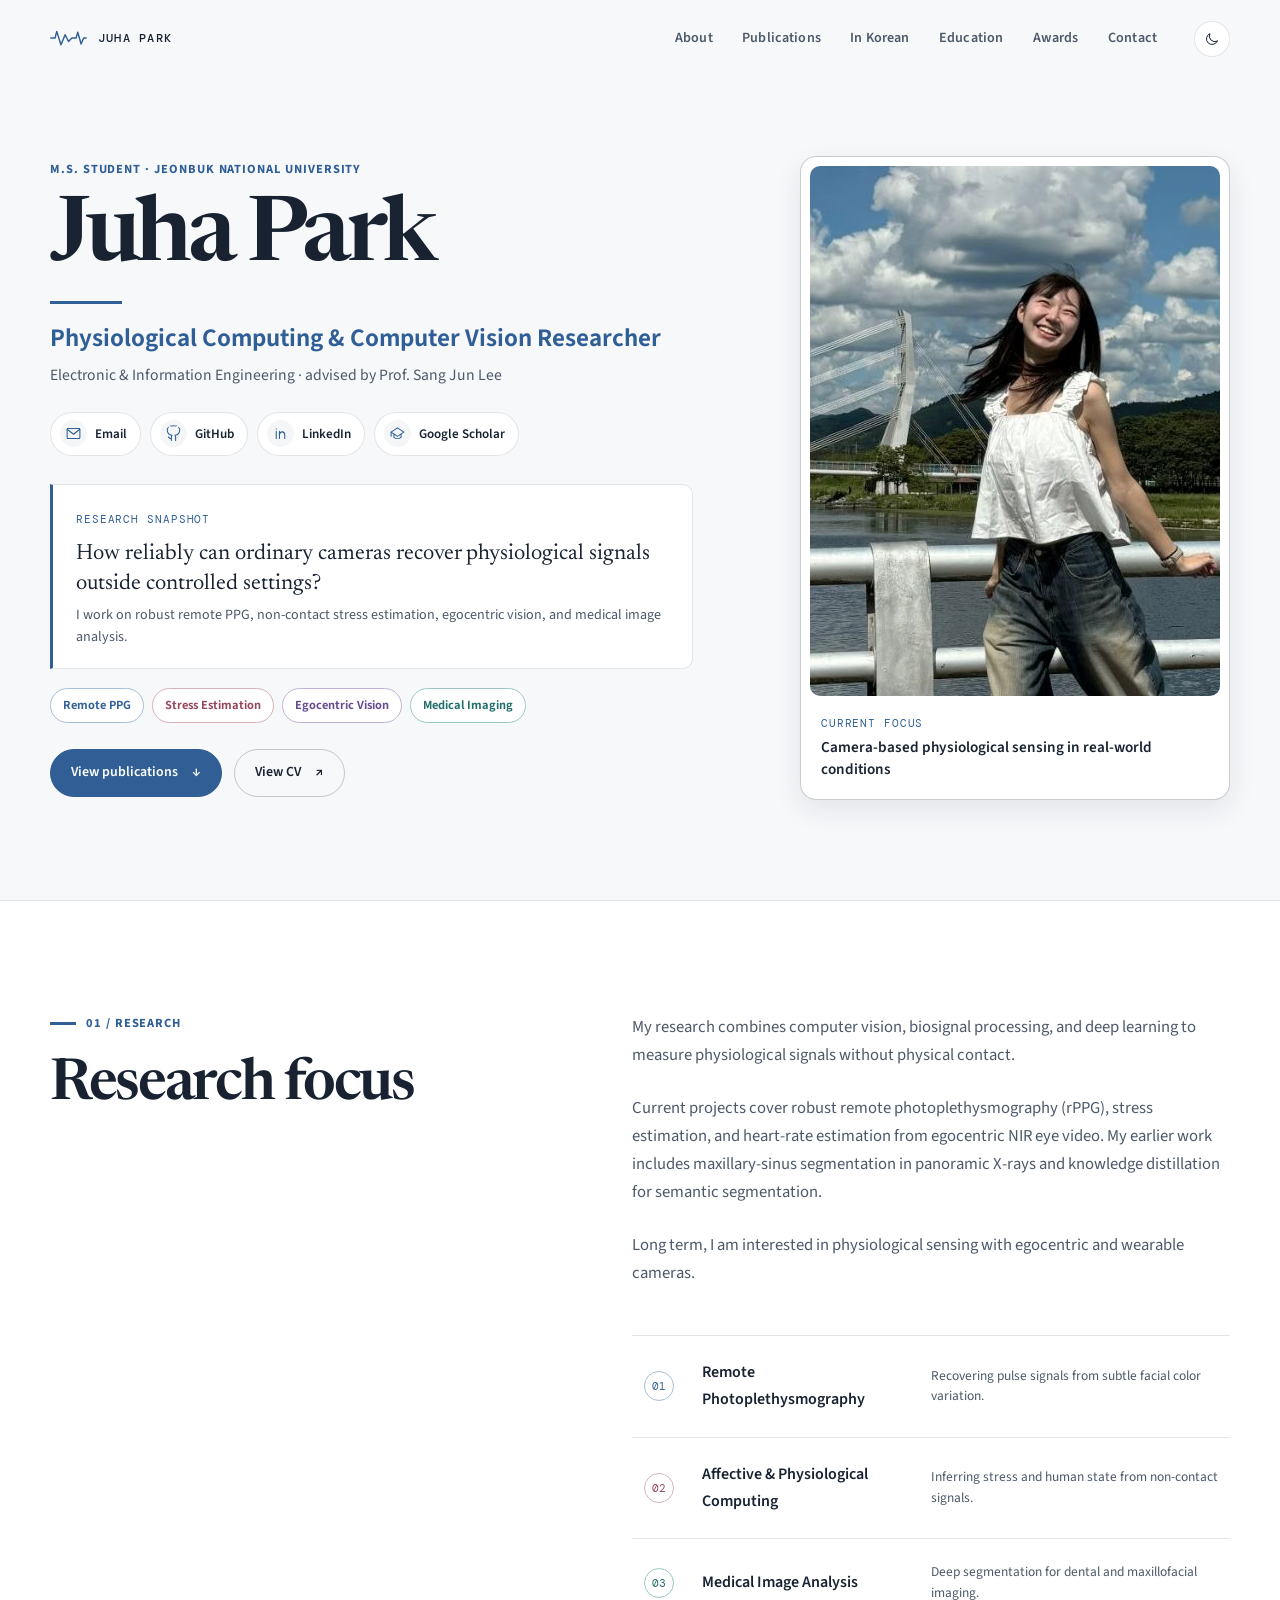
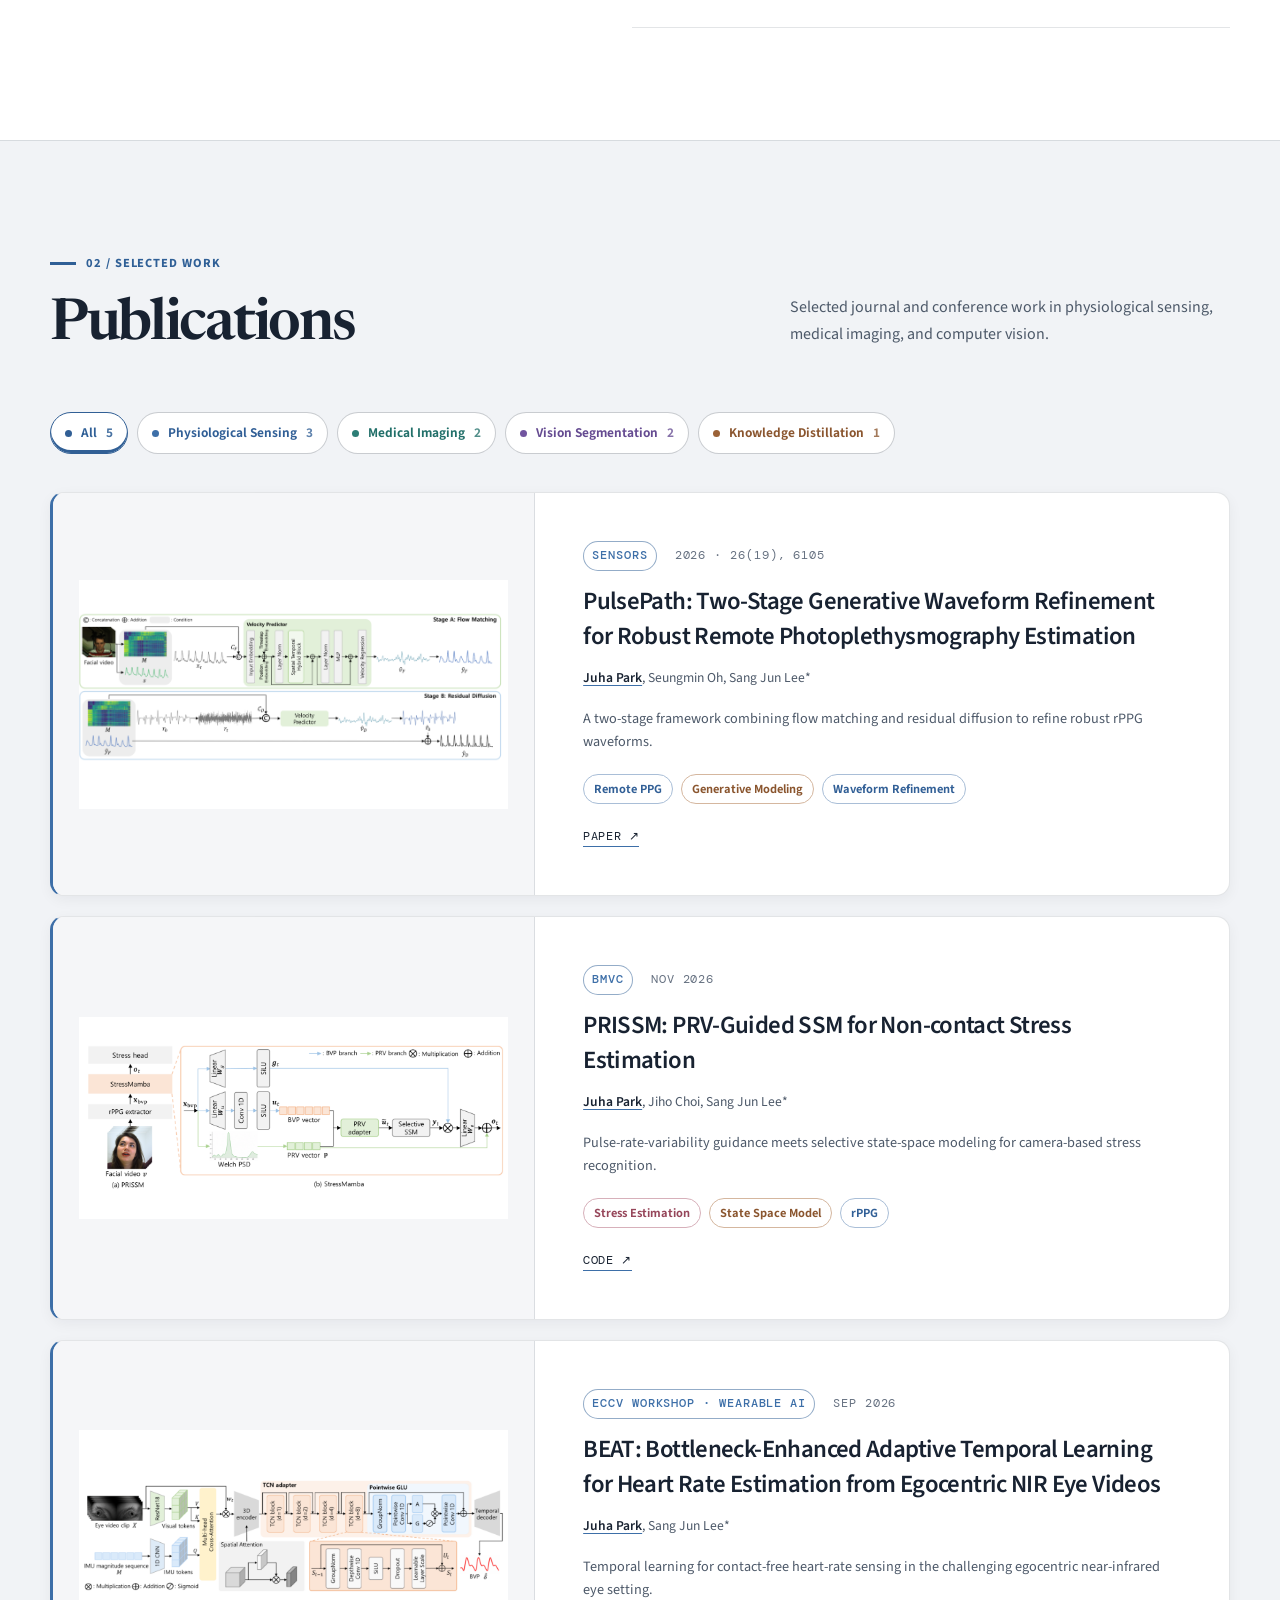
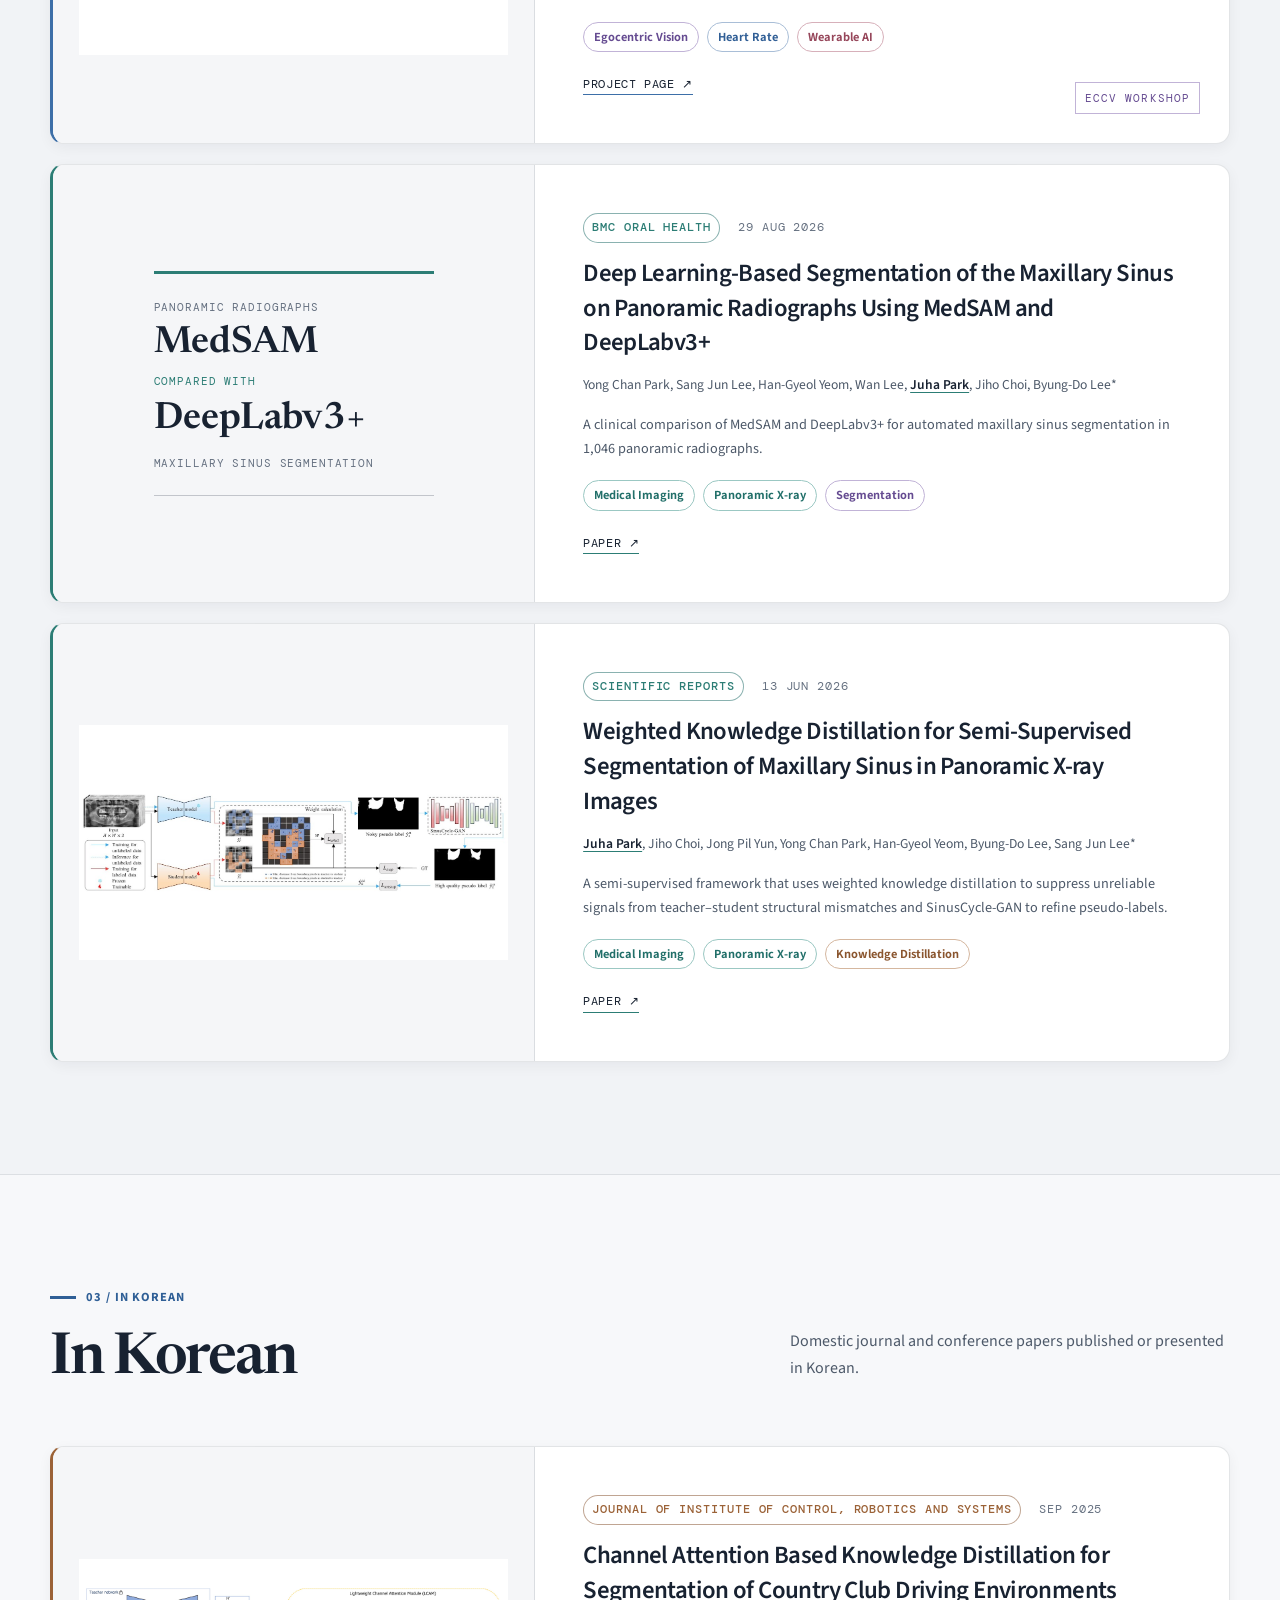
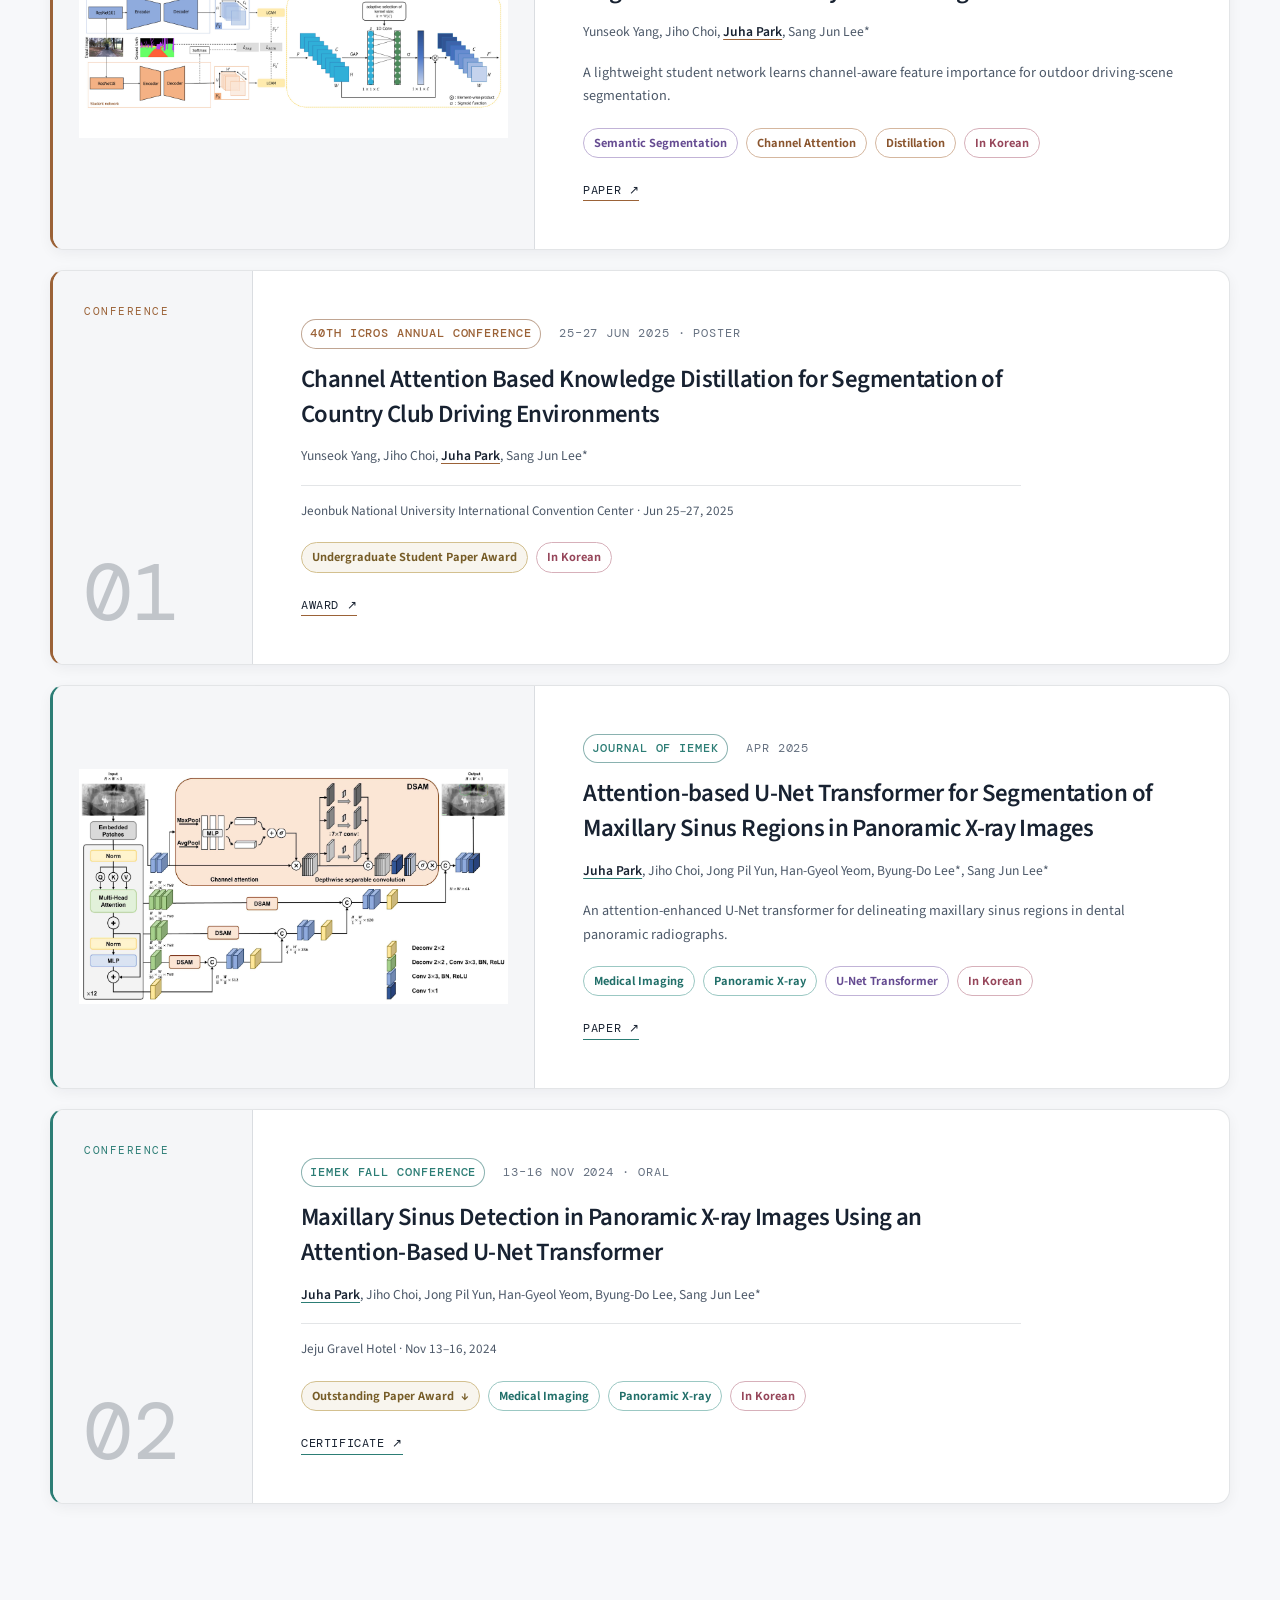
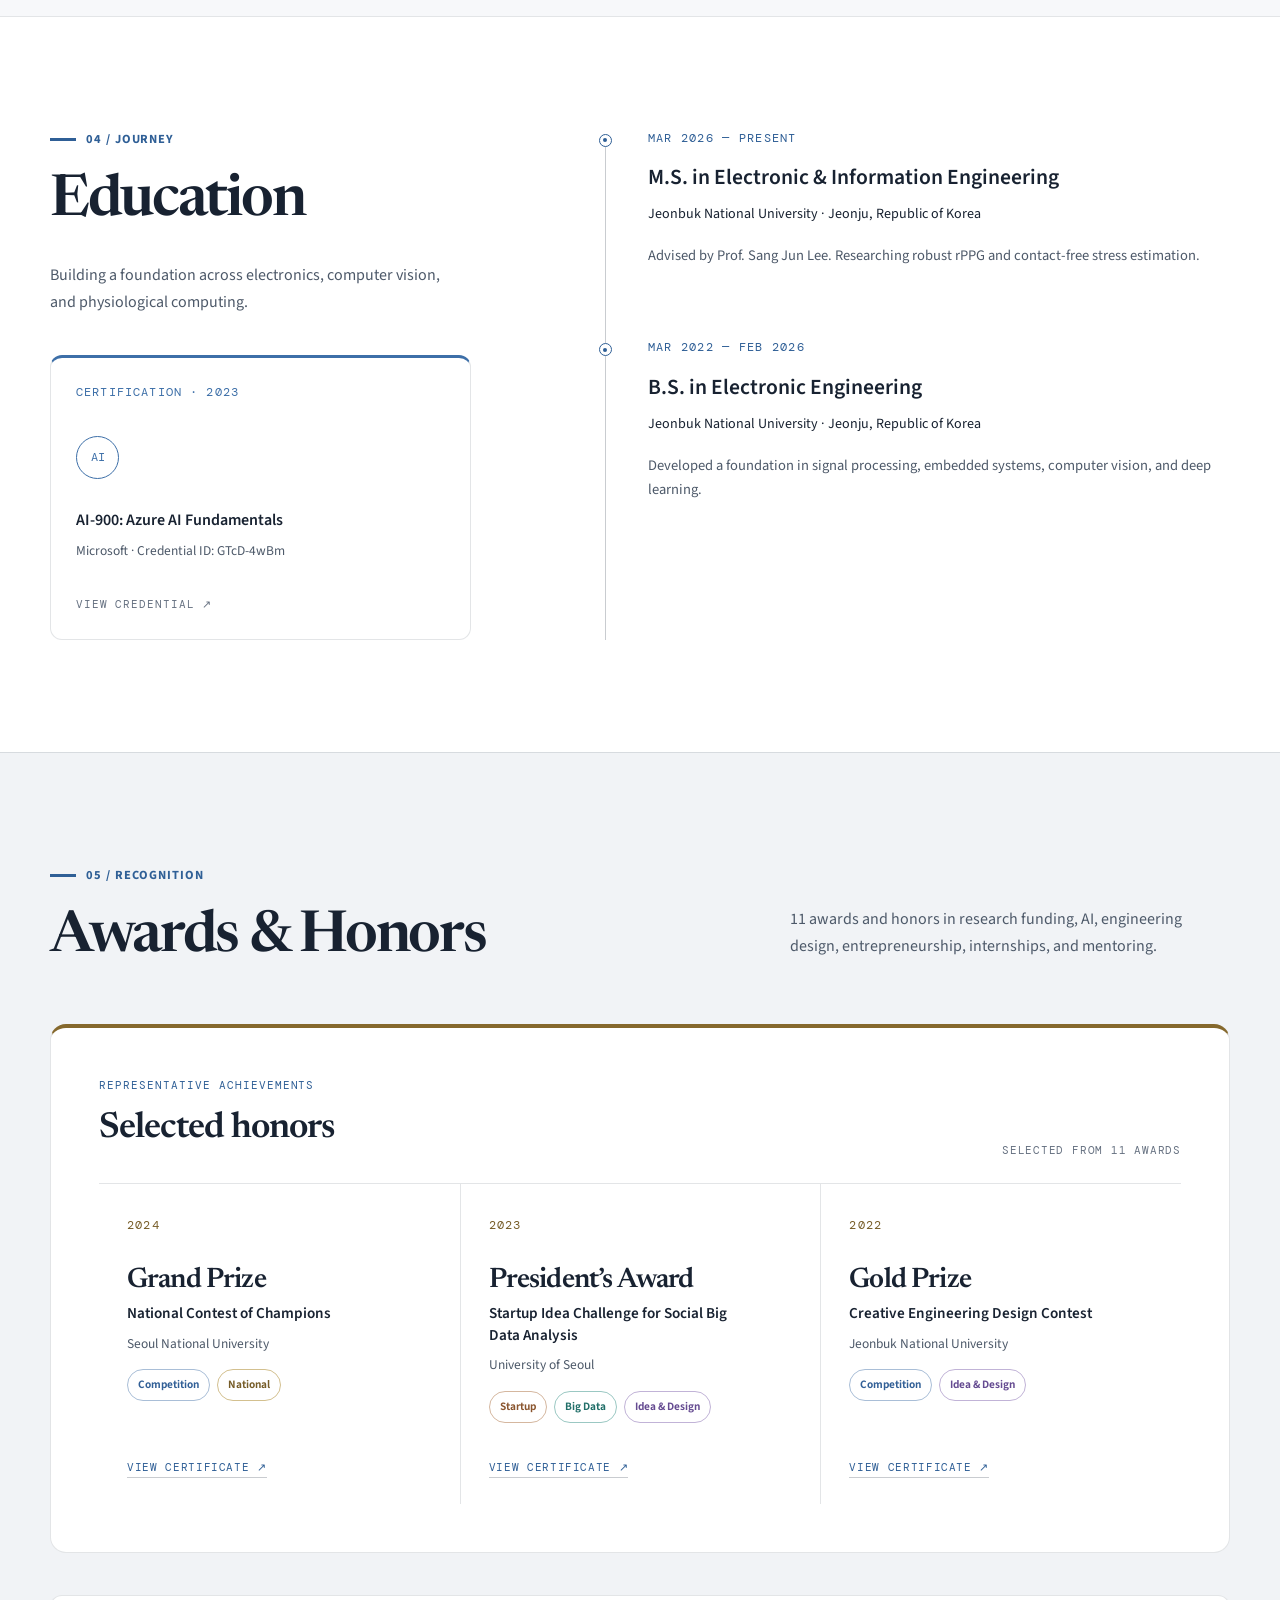
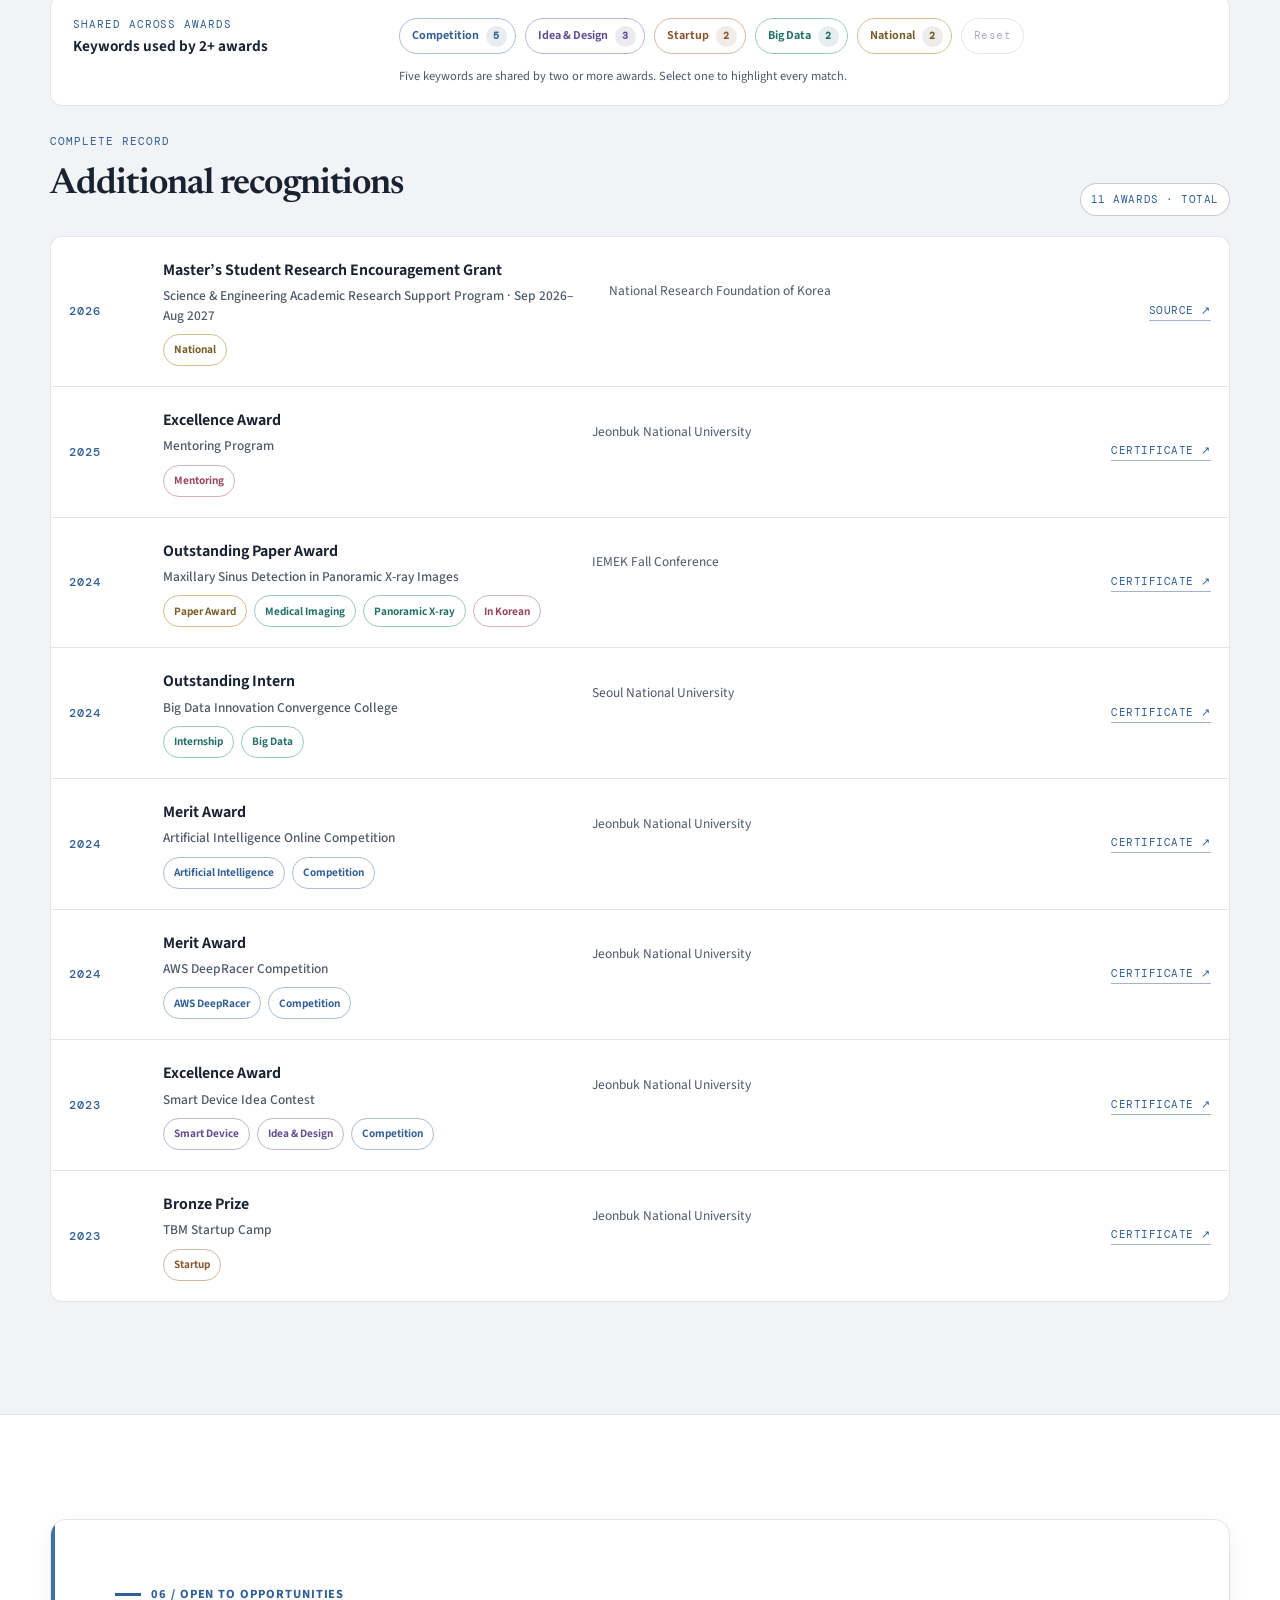
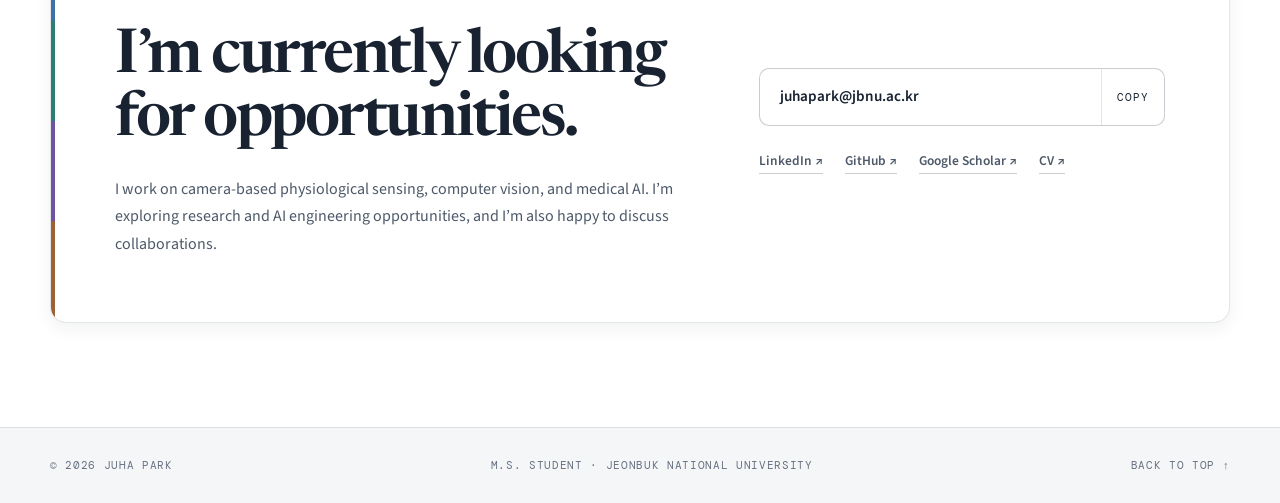
==== commit 175def7d: "Separate Korean publications" ====
--- a/index.html
+++ b/index.html
@@ -56,6 +56,7 @@
       <nav class="site-nav" id="site-nav" aria-label="Primary navigation" data-nav>
         <a href="#about">About</a>
         <a href="#publications">Publications</a>
+        <a href="#in-korean">In Korean</a>
         <a href="#education">Education</a>
         <a href="#awards">Awards</a>
         <a href="#contact">Contact</a>
@@ -153,13 +154,13 @@
         </div>
 
         <div class="filter-bar" role="group" aria-label="Filter publications" data-reveal>
-          <button class="filter-button is-active" type="button" data-filter="all" aria-pressed="true">All <span>9</span></button>
+          <button class="filter-button is-active" type="button" data-filter="all" aria-pressed="true">All <span>5</span></button>
           <button class="filter-button" type="button" data-filter="physiological" aria-pressed="false">Physiological Sensing <span>3</span></button>
-          <button class="filter-button" type="button" data-filter="medical" aria-pressed="false">Medical Imaging <span>4</span></button>
-          <button class="filter-button" type="button" data-filter="segmentation" aria-pressed="false">Vision Segmentation <span>6</span></button>
-          <button class="filter-button" type="button" data-filter="distillation" aria-pressed="false">Knowledge Distillation <span>3</span></button>
-        </div>
-        <p class="sr-only" aria-live="polite" aria-atomic="true" data-filter-status>Showing all 9 works.</p>
+          <button class="filter-button" type="button" data-filter="medical" aria-pressed="false">Medical Imaging <span>2</span></button>
+          <button class="filter-button" type="button" data-filter="segmentation" aria-pressed="false">Vision Segmentation <span>2</span></button>
+          <button class="filter-button" type="button" data-filter="distillation" aria-pressed="false">Knowledge Distillation <span>1</span></button>
+        </div>
+        <p class="sr-only" aria-live="polite" aria-atomic="true" data-filter-status>Showing all 5 works.</p>
 
         <div class="publication-list" data-publications>
           <article class="publication-card" data-topics="physiological" data-primary="physiological" data-reveal>
@@ -231,7 +232,22 @@
             </div>
           </article>
 
-          <article class="publication-card" data-topics="segmentation distillation" data-primary="distillation" data-reveal>
+        </div>
+      </div>
+    </section>
+
+    <section class="section korean-publications" id="in-korean" aria-labelledby="in-korean-title">
+      <div class="container">
+        <div class="section-heading heading-row" data-reveal>
+          <div>
+            <p class="section-kicker">03 / IN KOREAN</p>
+            <h2 id="in-korean-title">In Korean</h2>
+          </div>
+          <p>Domestic journal and conference papers published or presented in Korean.</p>
+        </div>
+
+        <div class="publication-list" data-publications-korean>
+          <article class="publication-card" data-primary="distillation" data-reveal>
             <div class="publication-image"><img src="assets/images/golf-kd.png" alt="Channel-attention knowledge distillation for golf-course segmentation" loading="lazy" width="1280" height="534"></div>
             <div class="publication-content">
               <div class="publication-meta"><span class="venue">Journal of Institute of Control, Robotics and Systems</span><span>Sep 2025</span></div>
@@ -243,7 +259,7 @@
             </div>
           </article>
 
-          <article class="publication-card compact-paper" data-topics="segmentation distillation" data-primary="distillation" data-reveal>
+          <article class="publication-card compact-paper" data-primary="distillation" data-reveal>
             <div class="conference-index"><span>CONFERENCE</span><strong>01</strong></div>
             <div class="publication-content">
               <div class="publication-meta"><span class="venue">40th ICROS Annual Conference</span><span>25–27 Jun 2025 · Poster</span></div>
@@ -255,7 +271,7 @@
             </div>
           </article>
 
-          <article class="publication-card" data-topics="medical segmentation" data-primary="medical" data-reveal>
+          <article class="publication-card" data-primary="medical" data-reveal>
             <div class="publication-image"><img src="assets/images/unet-transformer.png" alt="Attention-based U-Net transformer for panoramic X-ray segmentation" loading="lazy" width="1280" height="701"></div>
             <div class="publication-content">
               <div class="publication-meta"><span class="venue">Journal of IEMEK</span><span>Apr 2025</span></div>
@@ -267,7 +283,7 @@
             </div>
           </article>
 
-          <article class="publication-card compact-paper" data-topics="medical segmentation" data-primary="medical" data-reveal>
+          <article class="publication-card compact-paper" data-primary="medical" data-reveal>
             <div class="conference-index"><span>CONFERENCE</span><strong>02</strong></div>
             <div class="publication-content">
               <div class="publication-meta"><span class="venue">IEMEK Fall Conference</span><span>13–16 Nov 2024 · Oral</span></div>
@@ -285,7 +301,7 @@
     <section class="section journey" id="education" aria-labelledby="education-title">
       <div class="container journey-grid">
         <div class="section-heading" data-reveal>
-          <p class="section-kicker">03 / JOURNEY</p>
+          <p class="section-kicker">04 / JOURNEY</p>
           <h2 id="education-title">Education</h2>
           <p class="heading-note">Building a foundation across electronics, computer vision, and physiological computing.</p>
           <a class="award-card featured certification-card" href="https://drive.google.com/file/d/17XT9ASmtntyabB8GWA29Lj0S4EZ2ovXh/view?usp=sharing" target="_blank" rel="noreferrer">
@@ -319,7 +335,7 @@
       <div class="container">
         <div class="section-heading heading-row" data-reveal>
           <div>
-            <p class="section-kicker">04 / RECOGNITION</p>
+          <p class="section-kicker">05 / RECOGNITION</p>
             <h2 id="awards-title">Awards &amp; Honors</h2>
           </div>
           <p>11 awards and honors in research funding, AI, engineering design, entrepreneurship, internships, and mentoring.</p>
@@ -414,7 +430,7 @@
     <section class="section contact" id="contact" aria-labelledby="contact-title">
       <div class="container contact-inner" data-reveal>
         <div class="contact-copy">
-          <p class="section-kicker">05 / OPEN TO OPPORTUNITIES</p>
+          <p class="section-kicker">06 / OPEN TO OPPORTUNITIES</p>
           <h2 id="contact-title">I’m currently looking for opportunities.</h2>
           <p>I work on camera-based physiological sensing, computer vision, and medical AI. I’m exploring research and AI engineering opportunities, and I’m also happy to discuss collaborations.</p>
         </div>
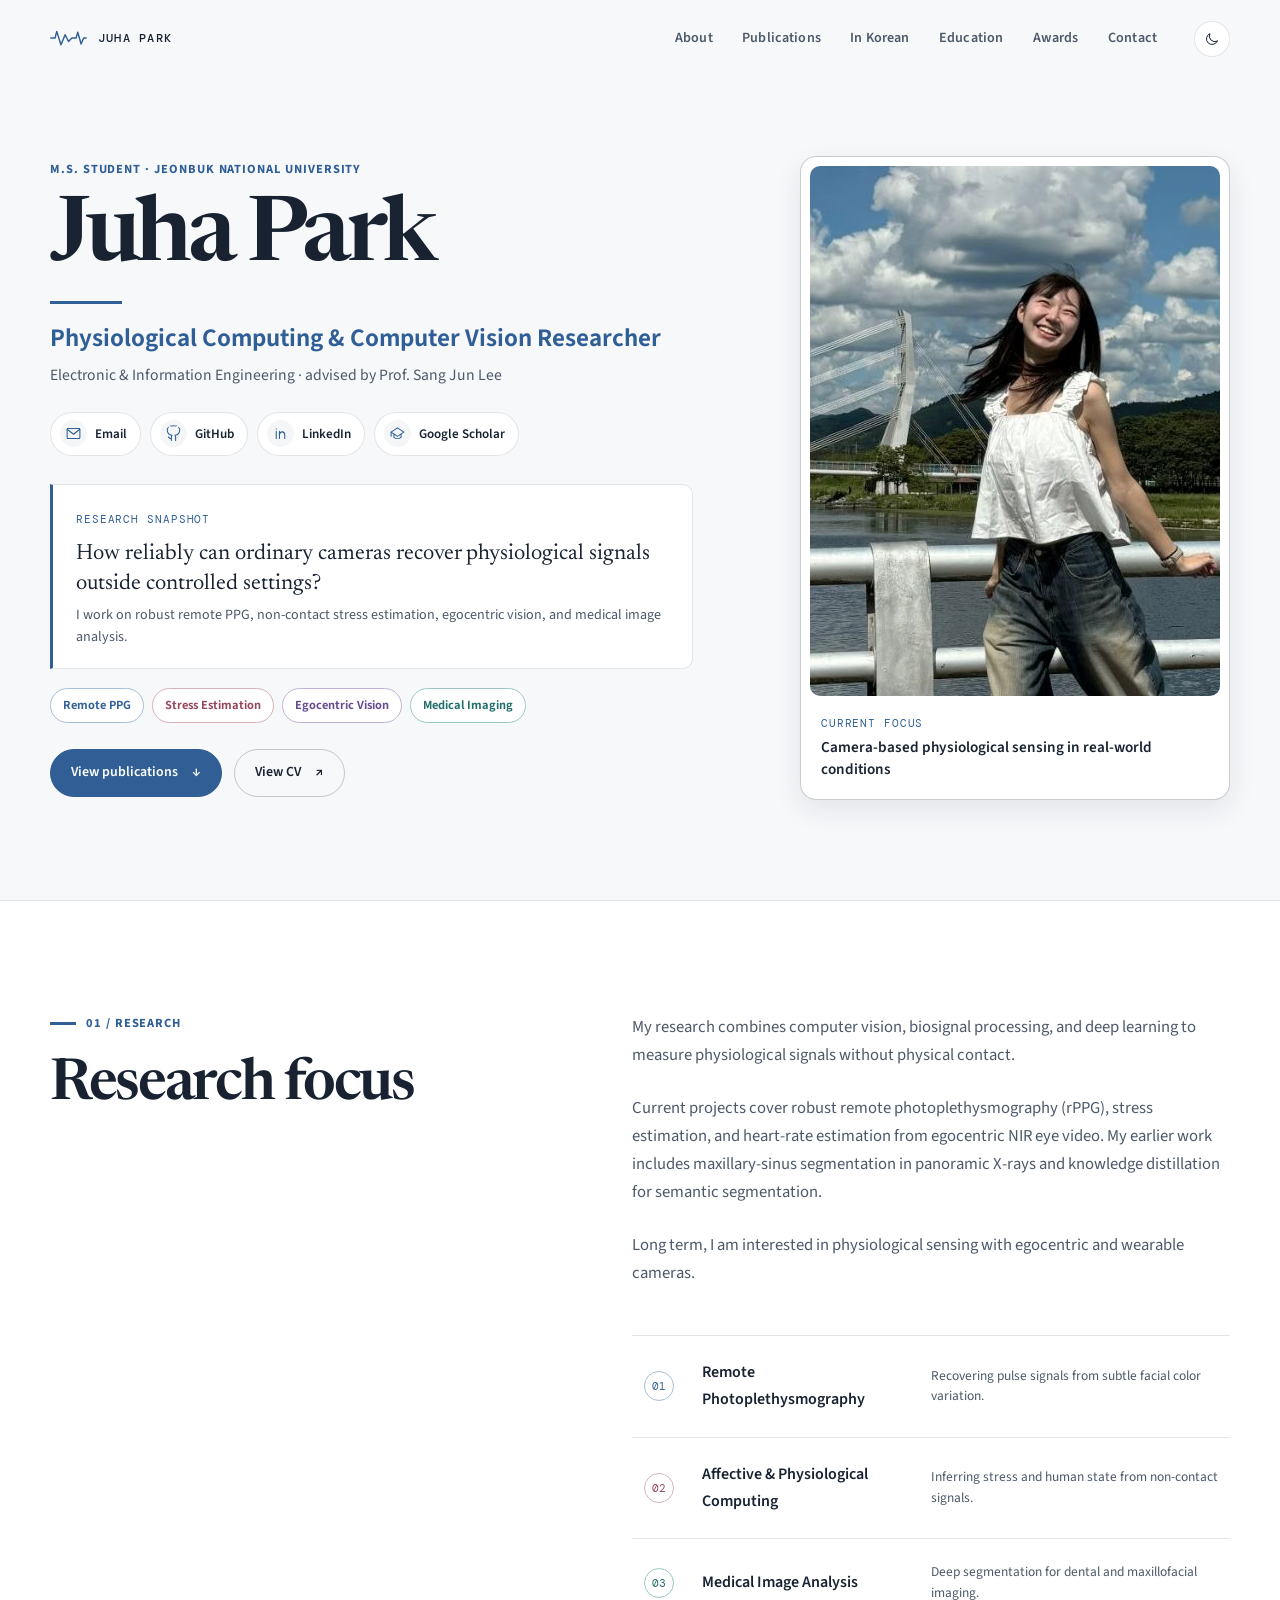
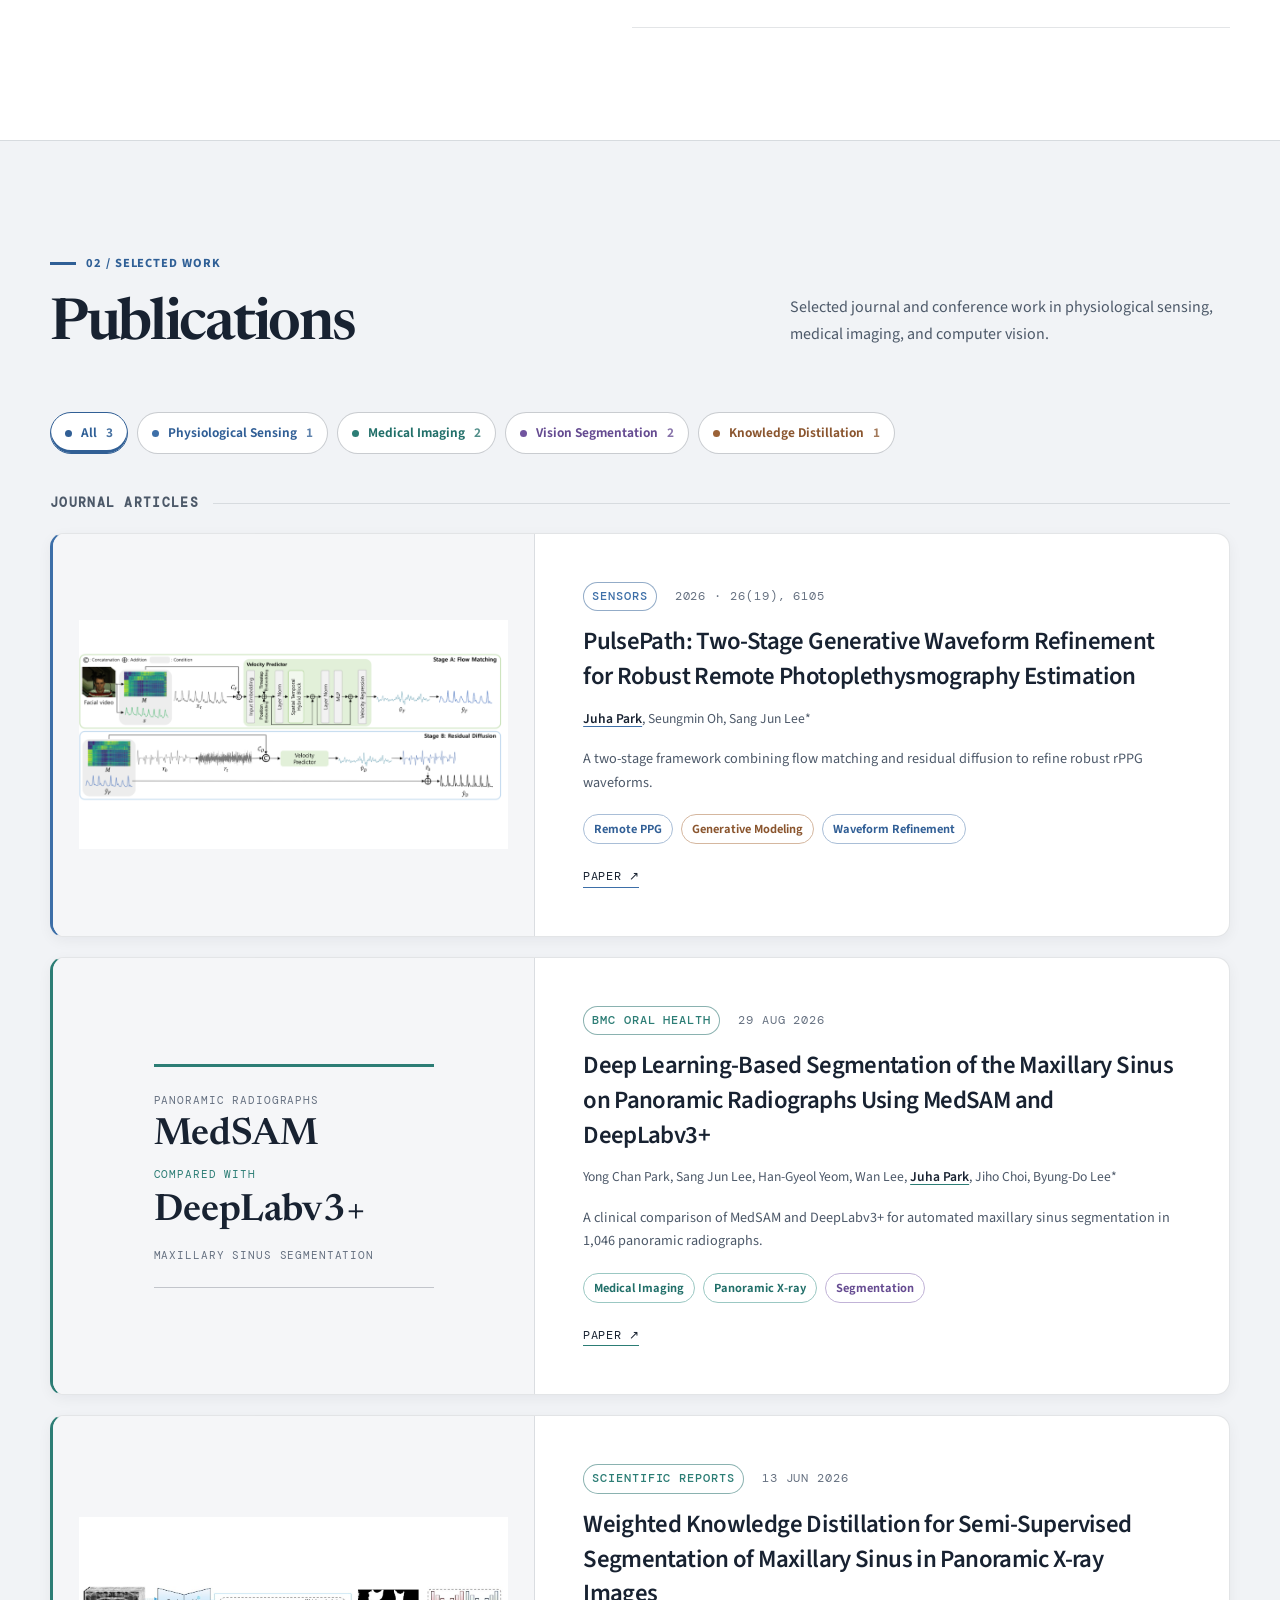
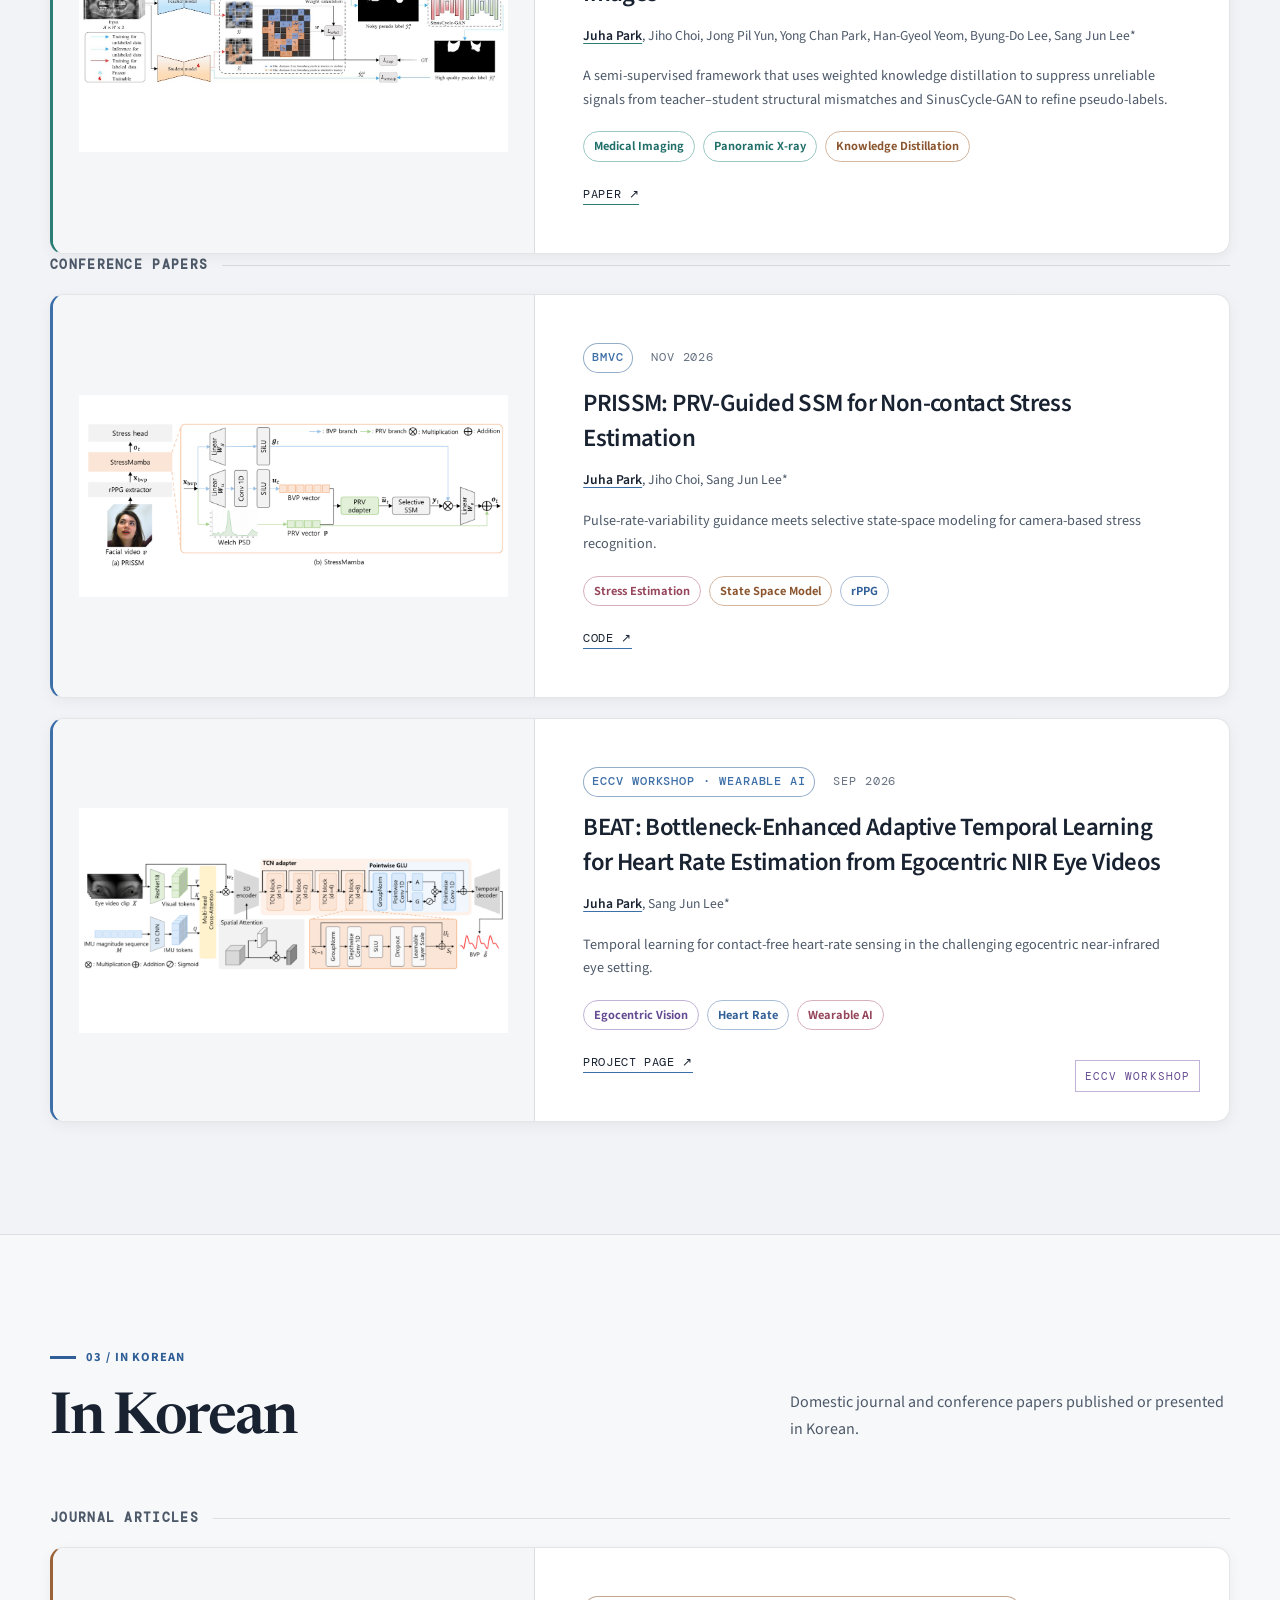
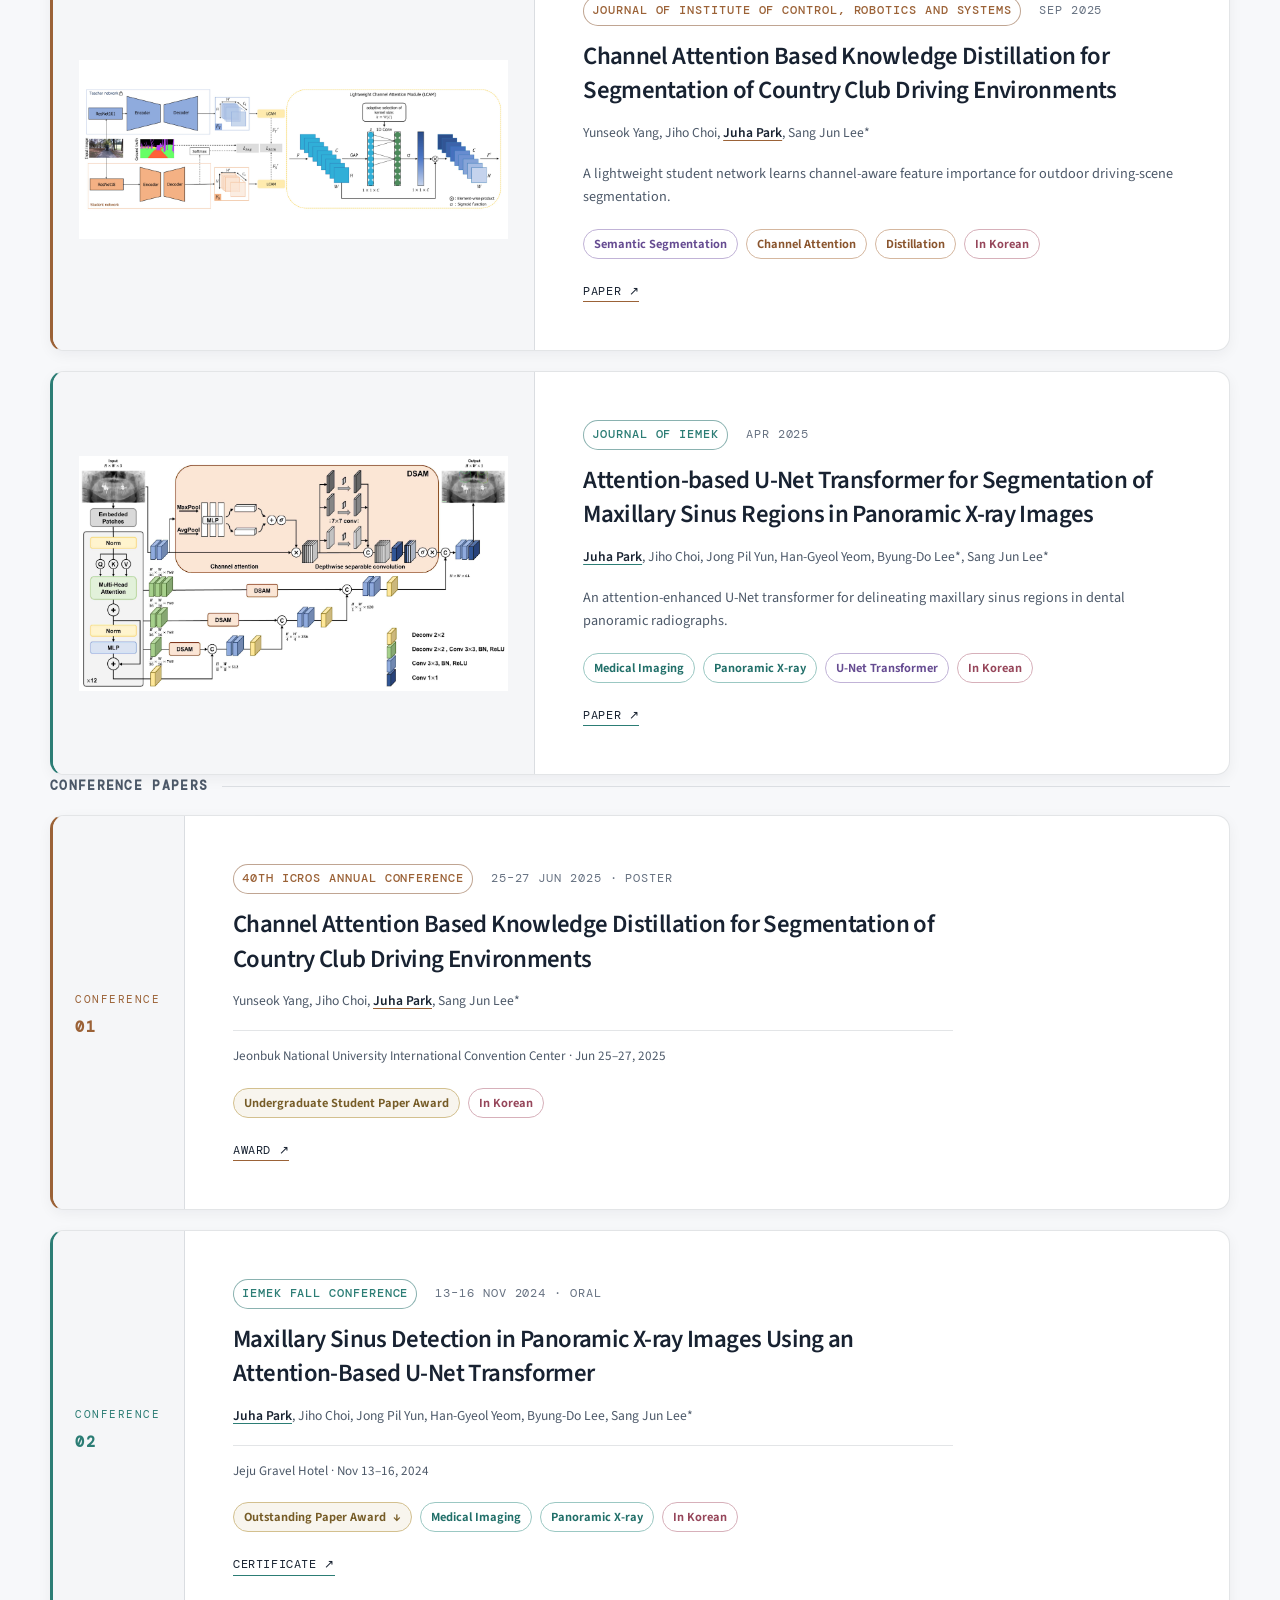
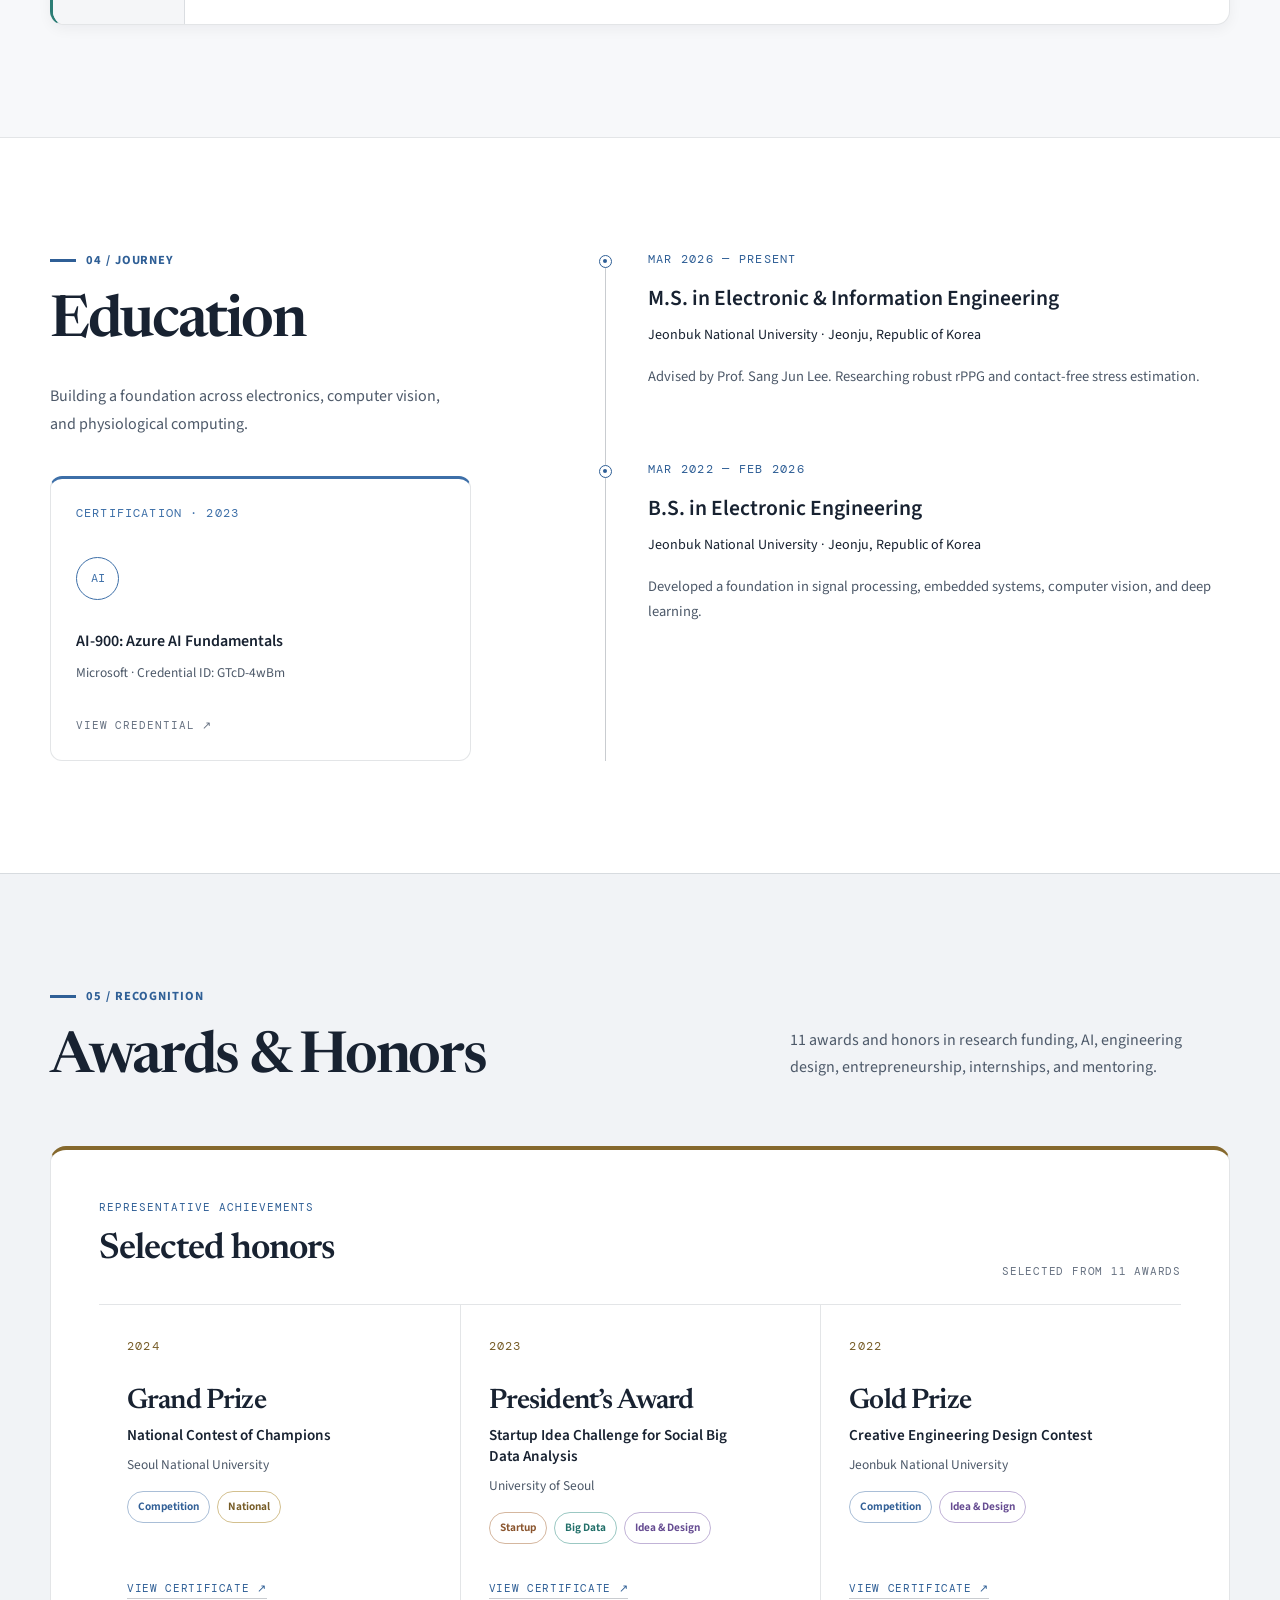
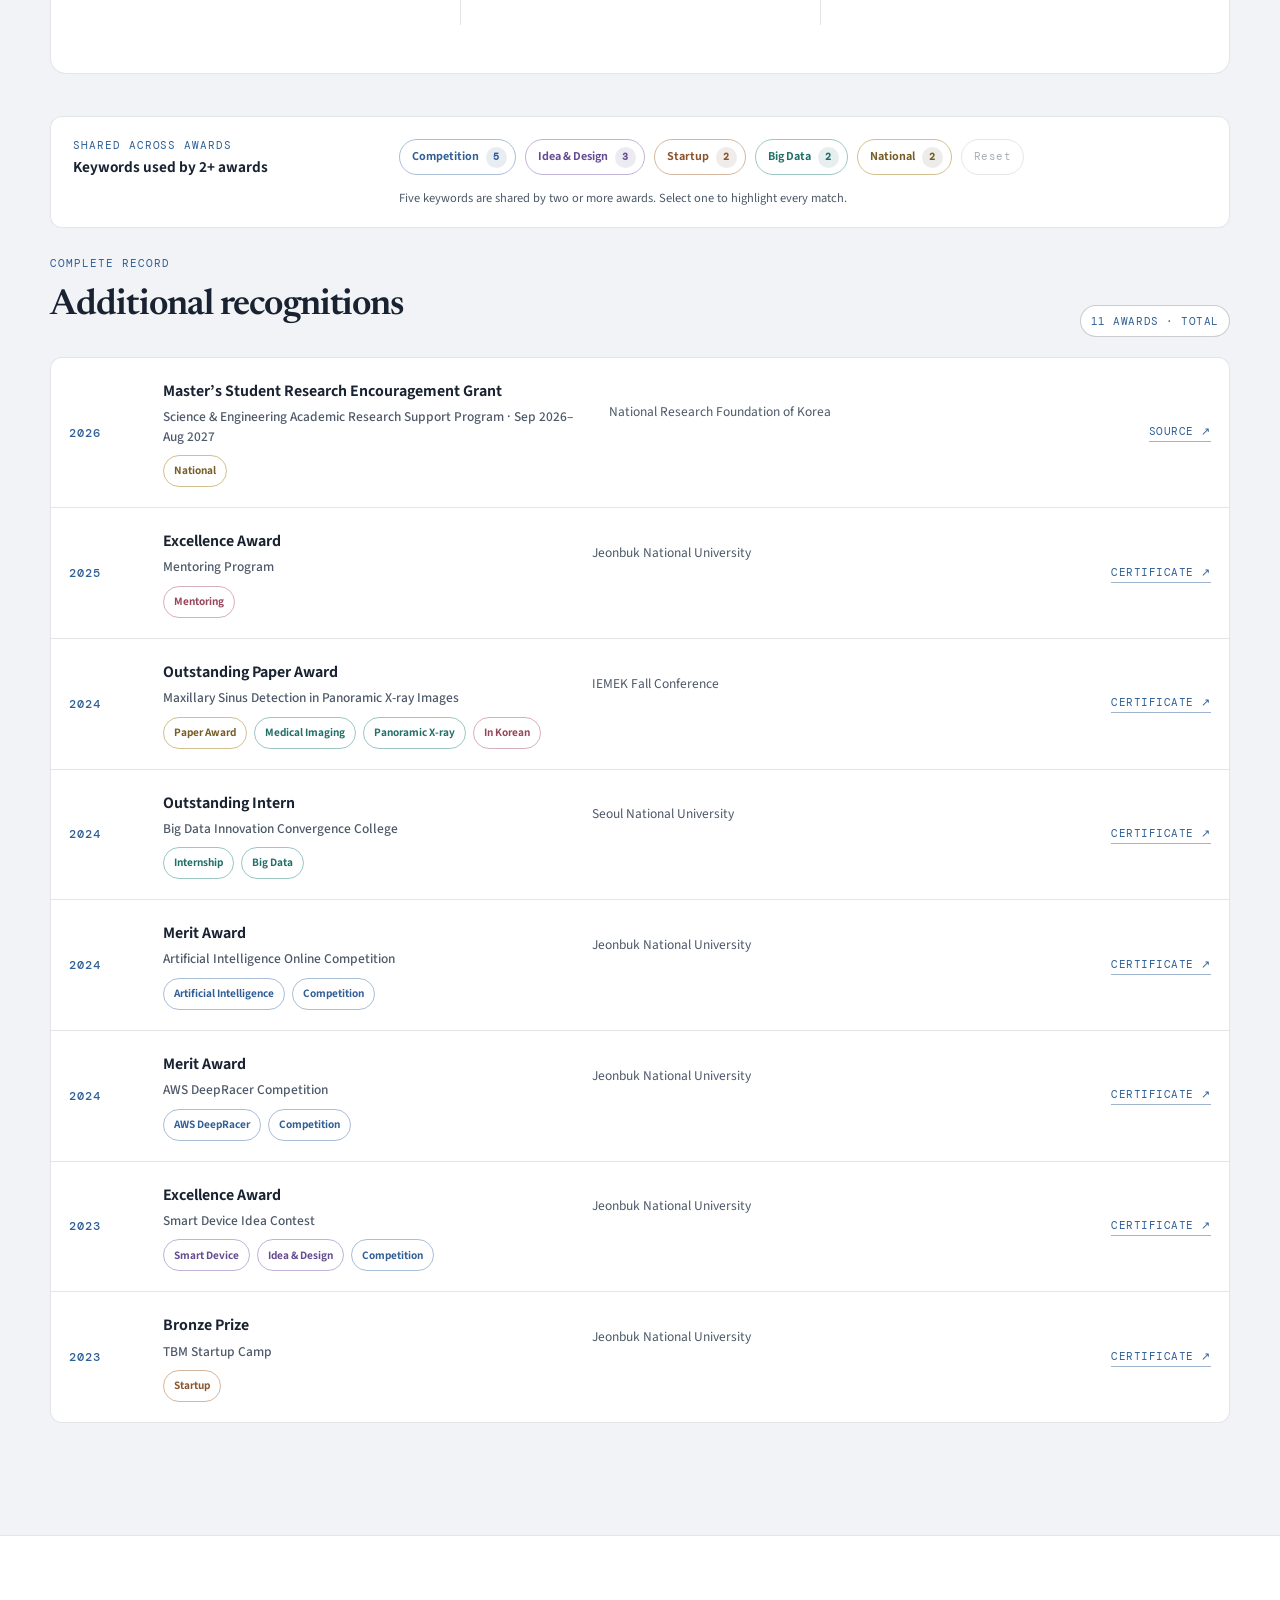
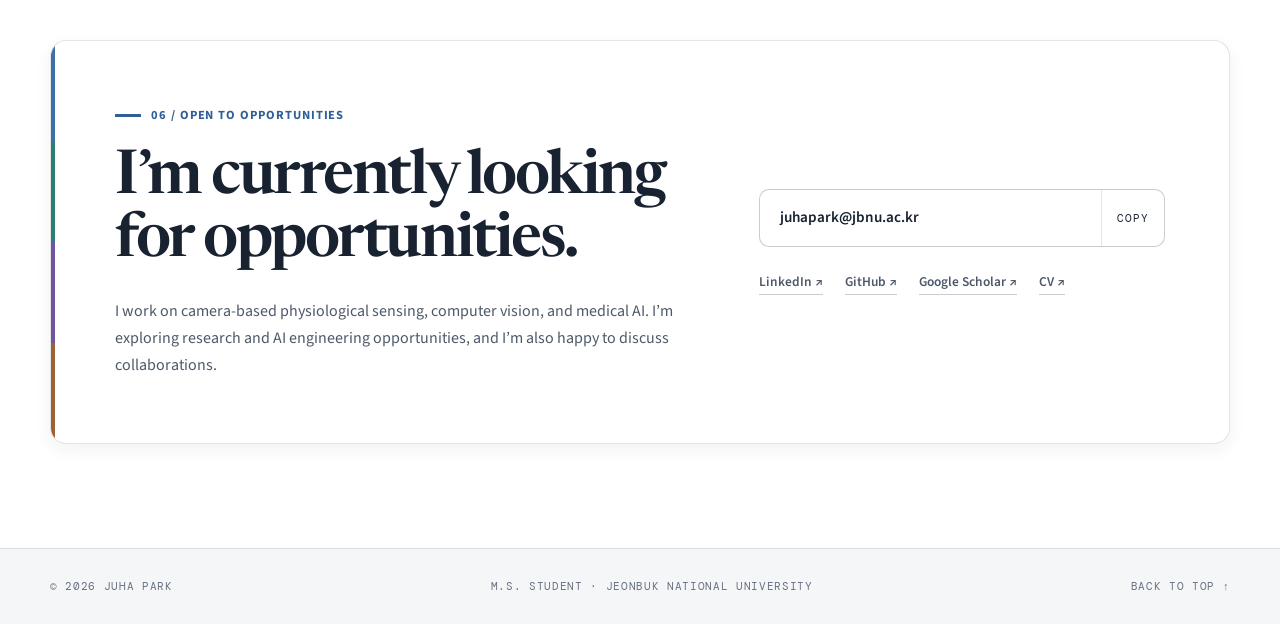
==== commit 35f520b7: "Group publications by venue type" ====
--- a/index.html
+++ b/index.html
@@ -162,7 +162,10 @@
         </div>
         <p class="sr-only" aria-live="polite" aria-atomic="true" data-filter-status>Showing all 5 works.</p>
 
-        <div class="publication-list" data-publications>
+        <div class="publication-groups" data-publications>
+          <div class="publication-group" data-publication-group>
+            <h3 class="publication-group-title">Journal Articles</h3>
+            <div class="publication-list">
           <article class="publication-card" data-topics="physiological" data-primary="physiological" data-reveal>
             <div class="publication-image"><img src="assets/images/pulsepath.png" alt="PulsePath two-stage generative waveform refinement architecture" loading="lazy" width="969" height="516"></div>
             <div class="publication-content">
@@ -175,31 +178,6 @@
             </div>
           </article>
 
-          <article class="publication-card" data-topics="physiological" data-primary="physiological" data-reveal>
-            <div class="publication-image"><img src="assets/images/prissm.png" alt="PRISSM architecture for non-contact stress estimation" loading="lazy" width="1254" height="591"></div>
-            <div class="publication-content">
-              <div class="publication-meta"><span class="venue">BMVC</span><span>Nov 2026</span></div>
-              <h3>PRISSM: PRV-Guided SSM for Non-contact Stress Estimation</h3>
-              <p class="authors"><strong>Juha Park</strong>, Jiho Choi, Sang Jun Lee*</p>
-              <p class="paper-summary">Pulse-rate-variability guidance meets selective state-space modeling for camera-based stress recognition.</p>
-              <div class="paper-tags"><span data-tone="human">Stress Estimation</span><span data-tone="method">State Space Model</span><span data-tone="sensing">rPPG</span></div>
-              <div class="paper-links"><a href="https://github.com/juhapark-26/PRISSM" target="_blank" rel="noreferrer">Code <span>↗</span></a></div>
-            </div>
-          </article>
-
-          <article class="publication-card" data-topics="physiological" data-primary="physiological" data-reveal>
-            <div class="publication-image"><img src="assets/images/beat.png" alt="BEAT architecture for heart rate estimation from egocentric NIR eye videos" loading="lazy" width="1176" height="617"></div>
-            <div class="publication-content">
-              <div class="publication-meta"><span class="venue">ECCV Workshop · Wearable AI</span><span>Sep 2026</span></div>
-              <h3>BEAT: Bottleneck-Enhanced Adaptive Temporal Learning for Heart Rate Estimation from Egocentric NIR Eye Videos</h3>
-              <p class="authors"><strong>Juha Park</strong>, Sang Jun Lee*</p>
-              <p class="paper-summary">Temporal learning for contact-free heart-rate sensing in the challenging egocentric near-infrared eye setting.</p>
-              <div class="paper-tags"><span data-tone="vision">Egocentric Vision</span><span data-tone="sensing">Heart Rate</span><span data-tone="human">Wearable AI</span></div>
-              <div class="paper-links"><a href="/projects/beat/">Project page <span>↗</span></a></div>
-              <span class="status-badge status-blue">ECCV WORKSHOP</span>
-            </div>
-          </article>
-
           <article class="publication-card" data-topics="medical segmentation" data-primary="medical" data-reveal>
             <div class="publication-image publication-model-visual" role="img" aria-label="MedSAM and DeepLabv3+ comparison for maxillary sinus segmentation">
               <div class="model-visual-copy">
@@ -233,6 +211,37 @@
           </article>
 
         </div>
+            </div>
+          </div>
+          <div class="publication-group" data-publication-group>
+            <h3 class="publication-group-title">Conference Papers</h3>
+            <div class="publication-list">
+              <article class="publication-card" data-topics="physiological" data-primary="physiological" data-reveal>
+                <div class="publication-image"><img src="assets/images/prissm.png" alt="PRISSM architecture for non-contact stress estimation" loading="lazy" width="1254" height="591"></div>
+                <div class="publication-content">
+                  <div class="publication-meta"><span class="venue">BMVC</span><span>Nov 2026</span></div>
+                  <h3>PRISSM: PRV-Guided SSM for Non-contact Stress Estimation</h3>
+                  <p class="authors"><strong>Juha Park</strong>, Jiho Choi, Sang Jun Lee*</p>
+                  <p class="paper-summary">Pulse-rate-variability guidance meets selective state-space modeling for camera-based stress recognition.</p>
+                  <div class="paper-tags"><span data-tone="human">Stress Estimation</span><span data-tone="method">State Space Model</span><span data-tone="sensing">rPPG</span></div>
+                  <div class="paper-links"><a href="https://github.com/juhapark-26/PRISSM" target="_blank" rel="noreferrer">Code <span>↗</span></a></div>
+                </div>
+              </article>
+              <article class="publication-card" data-topics="physiological" data-primary="physiological" data-reveal>
+                <div class="publication-image"><img src="assets/images/beat.png" alt="BEAT architecture for heart rate estimation from egocentric NIR eye videos" loading="lazy" width="1176" height="617"></div>
+                <div class="publication-content">
+                  <div class="publication-meta"><span class="venue">ECCV Workshop · Wearable AI</span><span>Sep 2026</span></div>
+                  <h3>BEAT: Bottleneck-Enhanced Adaptive Temporal Learning for Heart Rate Estimation from Egocentric NIR Eye Videos</h3>
+                  <p class="authors"><strong>Juha Park</strong>, Sang Jun Lee*</p>
+                  <p class="paper-summary">Temporal learning for contact-free heart-rate sensing in the challenging egocentric near-infrared eye setting.</p>
+                  <div class="paper-tags"><span data-tone="vision">Egocentric Vision</span><span data-tone="sensing">Heart Rate</span><span data-tone="human">Wearable AI</span></div>
+                  <div class="paper-links"><a href="/projects/beat/">Project page <span>↗</span></a></div>
+                  <span class="status-badge status-blue">ECCV WORKSHOP</span>
+                </div>
+              </article>
+            </div>
+          </div>
+        </div>
       </div>
     </section>
 
@@ -246,7 +255,10 @@
           <p>Domestic journal and conference papers published or presented in Korean.</p>
         </div>
 
-        <div class="publication-list" data-publications-korean>
+        <div class="publication-groups" data-publications-korean>
+          <div class="publication-group">
+            <h3 class="publication-group-title">Journal Articles</h3>
+            <div class="publication-list">
           <article class="publication-card" data-primary="distillation" data-reveal>
             <div class="publication-image"><img src="assets/images/golf-kd.png" alt="Channel-attention knowledge distillation for golf-course segmentation" loading="lazy" width="1280" height="534"></div>
             <div class="publication-content">
@@ -259,18 +271,6 @@
             </div>
           </article>
 
-          <article class="publication-card compact-paper" data-primary="distillation" data-reveal>
-            <div class="conference-index"><span>CONFERENCE</span><strong>01</strong></div>
-            <div class="publication-content">
-              <div class="publication-meta"><span class="venue">40th ICROS Annual Conference</span><span>25–27 Jun 2025 · Poster</span></div>
-              <h3>Channel Attention Based Knowledge Distillation for Segmentation of Country Club Driving Environments</h3>
-              <p class="authors">Yunseok Yang, Jiho Choi, <strong>Juha Park</strong>, Sang Jun Lee*</p>
-              <p class="paper-summary conference-detail">Jeonbuk National University International Convention Center · Jun 25–27, 2025</p>
-              <div class="paper-tags"><span class="award-tag" data-tone="award">Undergraduate Student Paper Award</span><span data-tone="human">In Korean</span></div>
-              <div class="paper-links"><a href="https://drive.google.com/file/d/1RWsY6p1ahTnfwQPt9HKbEDpkNfclALKT/view?usp=sharing" target="_blank" rel="noreferrer">Award <span>↗</span></a></div>
-            </div>
-          </article>
-
           <article class="publication-card" data-primary="medical" data-reveal>
             <div class="publication-image"><img src="assets/images/unet-transformer.png" alt="Attention-based U-Net transformer for panoramic X-ray segmentation" loading="lazy" width="1280" height="701"></div>
             <div class="publication-content">
@@ -283,17 +283,36 @@
             </div>
           </article>
 
-          <article class="publication-card compact-paper" data-primary="medical" data-reveal>
-            <div class="conference-index"><span>CONFERENCE</span><strong>02</strong></div>
-            <div class="publication-content">
-              <div class="publication-meta"><span class="venue">IEMEK Fall Conference</span><span>13–16 Nov 2024 · Oral</span></div>
-              <h3>Maxillary Sinus Detection in Panoramic X-ray Images Using an Attention-Based U-Net Transformer</h3>
-              <p class="authors"><strong>Juha Park</strong>, Jiho Choi, Jong Pil Yun, Han-Gyeol Yeom, Byung-Do Lee, Sang Jun Lee*</p>
-              <p class="paper-summary conference-detail">Jeju Gravel Hotel · Nov 13–16, 2024</p>
-              <div class="paper-tags"><a class="award-tag award-jump-link" data-tone="award" href="#award-outstanding-paper" aria-label="Outstanding Paper Award — view in Awards and Honors">Outstanding Paper Award <span aria-hidden="true">↓</span></a><span data-tone="medical">Medical Imaging</span><span data-tone="medical">Panoramic X-ray</span><span data-tone="human">In Korean</span></div>
-              <div class="paper-links"><a href="https://drive.google.com/file/d/1rdbNjetvJwWYzXifVCqCMQUooXWzAVH1/view?usp=sharing" target="_blank" rel="noreferrer">Certificate <span>↗</span></a></div>
-            </div>
-          </article>
+        </div>
+            </div>
+          </div>
+          <div class="publication-group">
+            <h3 class="publication-group-title">Conference Papers</h3>
+            <div class="publication-list">
+              <article class="publication-card compact-paper" data-primary="distillation" data-reveal>
+                <div class="conference-index"><span>CONFERENCE</span><strong>01</strong></div>
+                <div class="publication-content">
+                  <div class="publication-meta"><span class="venue">40th ICROS Annual Conference</span><span>25–27 Jun 2025 · Poster</span></div>
+                  <h3>Channel Attention Based Knowledge Distillation for Segmentation of Country Club Driving Environments</h3>
+                  <p class="authors">Yunseok Yang, Jiho Choi, <strong>Juha Park</strong>, Sang Jun Lee*</p>
+                  <p class="paper-summary conference-detail">Jeonbuk National University International Convention Center · Jun 25–27, 2025</p>
+                  <div class="paper-tags"><span class="award-tag" data-tone="award">Undergraduate Student Paper Award</span><span data-tone="human">In Korean</span></div>
+                  <div class="paper-links"><a href="https://drive.google.com/file/d/1RWsY6p1ahTnfwQPt9HKbEDpkNfclALKT/view?usp=sharing" target="_blank" rel="noreferrer">Award <span>↗</span></a></div>
+                </div>
+              </article>
+              <article class="publication-card compact-paper" data-primary="medical" data-reveal>
+                <div class="conference-index"><span>CONFERENCE</span><strong>02</strong></div>
+                <div class="publication-content">
+                  <div class="publication-meta"><span class="venue">IEMEK Fall Conference</span><span>13–16 Nov 2024 · Oral</span></div>
+                  <h3>Maxillary Sinus Detection in Panoramic X-ray Images Using an Attention-Based U-Net Transformer</h3>
+                  <p class="authors"><strong>Juha Park</strong>, Jiho Choi, Jong Pil Yun, Han-Gyeol Yeom, Byung-Do Lee, Sang Jun Lee*</p>
+                  <p class="paper-summary conference-detail">Jeju Gravel Hotel · Nov 13–16, 2024</p>
+                  <div class="paper-tags"><a class="award-tag award-jump-link" data-tone="award" href="#award-outstanding-paper" aria-label="Outstanding Paper Award — view in Awards and Honors">Outstanding Paper Award <span aria-hidden="true">↓</span></a><span data-tone="medical">Medical Imaging</span><span data-tone="medical">Panoramic X-ray</span><span data-tone="human">In Korean</span></div>
+                  <div class="paper-links"><a href="https://drive.google.com/file/d/1rdbNjetvJwWYzXifVCqCMQUooXWzAVH1/view?usp=sharing" target="_blank" rel="noreferrer">Certificate <span>↗</span></a></div>
+                </div>
+              </article>
+            </div>
+          </div>
         </div>
       </div>
     </section>
--- a/assets/css/style.css
+++ b/assets/css/style.css
@@ -228,6 +228,11 @@
 .filter-button.is-active::before { background: var(--filter-solid); }
 .filter-button.is-active span { color: inherit; opacity: .88; }
 .publication-list { display: grid; gap: 20px; }
+.publication-groups { display: grid; gap: 42px; }
+.publication-group { display: grid; gap: 18px; }
+.publication-group-title { display: flex; align-items: center; gap: 14px; margin: 0; color: var(--muted); font-family: var(--font-mono); font-size: .82rem; font-weight: 650; letter-spacing: .1em; text-transform: uppercase; }
+.publication-group-title::after { content: ""; height: 1px; flex: 1; background: var(--line); }
+.publication-group[hidden] { display: none; }
 .publication-card { --topic-color: var(--tone-sensing-solid); --topic-soft: var(--tone-sensing-bg); display: grid; grid-template-columns: minmax(290px, .82fr) 1.18fr; gap: 0; min-height: 310px; border: 1px solid var(--line); border-left: 3px solid var(--topic-color); border-radius: 14px; background: var(--surface); box-shadow: 0 4px 14px rgba(18, 29, 43, .05); overflow: hidden; transition: border-color .2s ease, box-shadow .2s ease; }
 .publication-card[data-primary="physiological"] { --topic-color: var(--tone-sensing-solid); --topic-soft: var(--tone-sensing-bg); }
 .publication-card[data-primary="medical"] { --topic-color: var(--tone-medical-solid); --topic-soft: var(--tone-medical-bg); }
@@ -260,10 +265,10 @@
 .paper-links a:hover { color: var(--topic-color); }
 .status-badge { position: absolute; right: 29px; bottom: 29px; padding: 6px 9px; color: var(--tone-sensing-ink); border: 1px solid var(--tone-sensing-border); background: var(--surface); font-family: var(--font-mono); font-size: .68rem; letter-spacing: .1em; }
 .status-blue { color: var(--tone-vision-ink); border-color: var(--tone-vision-border); }
-.compact-paper { grid-template-columns: 200px 1fr; min-height: 250px; }
-.conference-index { display: flex; flex-direction: column; justify-content: space-between; padding: 31px; background: var(--surface-2); border-right: 1px solid var(--line); }
+.compact-paper { grid-template-columns: 132px 1fr; min-height: 0; }
+.conference-index { display: flex; flex-direction: column; justify-content: center; gap: 12px; padding: 22px; background: var(--surface-2); border-right: 1px solid var(--line); }
 .conference-index span { color: var(--topic-color); font-family: var(--font-mono); font-size: .68rem; letter-spacing: .14em; }
-.conference-index strong { color: var(--line-strong); font-family: var(--font-mono); font-size: 5rem; font-weight: 400; line-height: 1; }
+.conference-index strong { color: var(--topic-color); font-family: var(--font-mono); font-size: .95rem; font-weight: 650; letter-spacing: .1em; line-height: 1; }
 .conference-detail { display: block; margin: 17px 0 0; padding-top: 15px; color: var(--muted); border-top: 1px solid var(--line); font-size: .82rem; line-height: 1.65; }
 .conference-detail strong { color: var(--text); font-weight: 600; }
 .conference-detail a { color: var(--text); border-bottom: 1px solid var(--accent); font-family: var(--font-mono); font-size: .75rem; text-transform: uppercase; }
@@ -481,7 +486,7 @@
   .heading-row > p { margin-top: 23px; }
   .publication-card { grid-template-columns: 1fr; }
   .publication-image { min-height: auto; padding: 23px; border-right: 0; border-bottom: 1px solid var(--line); }
-  .compact-paper { grid-template-columns: 135px 1fr; }
+  .compact-paper { grid-template-columns: 125px 1fr; }
   .award-explorer { grid-template-columns: 1fr; }
   .award-explorer-status { grid-column: 1; }
   .award-showcase-grid { grid-template-columns: 1fr; }
@@ -509,8 +514,7 @@
   .filter-bar { flex-wrap: nowrap; margin-right: -16px; margin-left: -16px; padding: 0 16px 11px; overflow-x: auto; scroll-padding-left: 16px; scroll-snap-type: x proximity; scrollbar-width: thin; }
   .filter-button { flex: 0 0 auto; scroll-snap-align: start; }
   .publication-card, .compact-paper { display: block; }
-  .conference-index { min-height: 105px; flex-direction: row; align-items: flex-start; }
-  .conference-index strong { font-size: 3rem; }
+  .conference-index { min-height: 0; flex-direction: row; align-items: center; justify-content: flex-start; gap: 12px; padding: 15px 20px; border-right: 0; border-bottom: 1px solid var(--line); }
   .publication-content { padding: 26px 21px 31px; }
   .paper-tags { padding-right: 0; }
   .status-badge { position: static; display: inline-block; margin-top: 20px; }
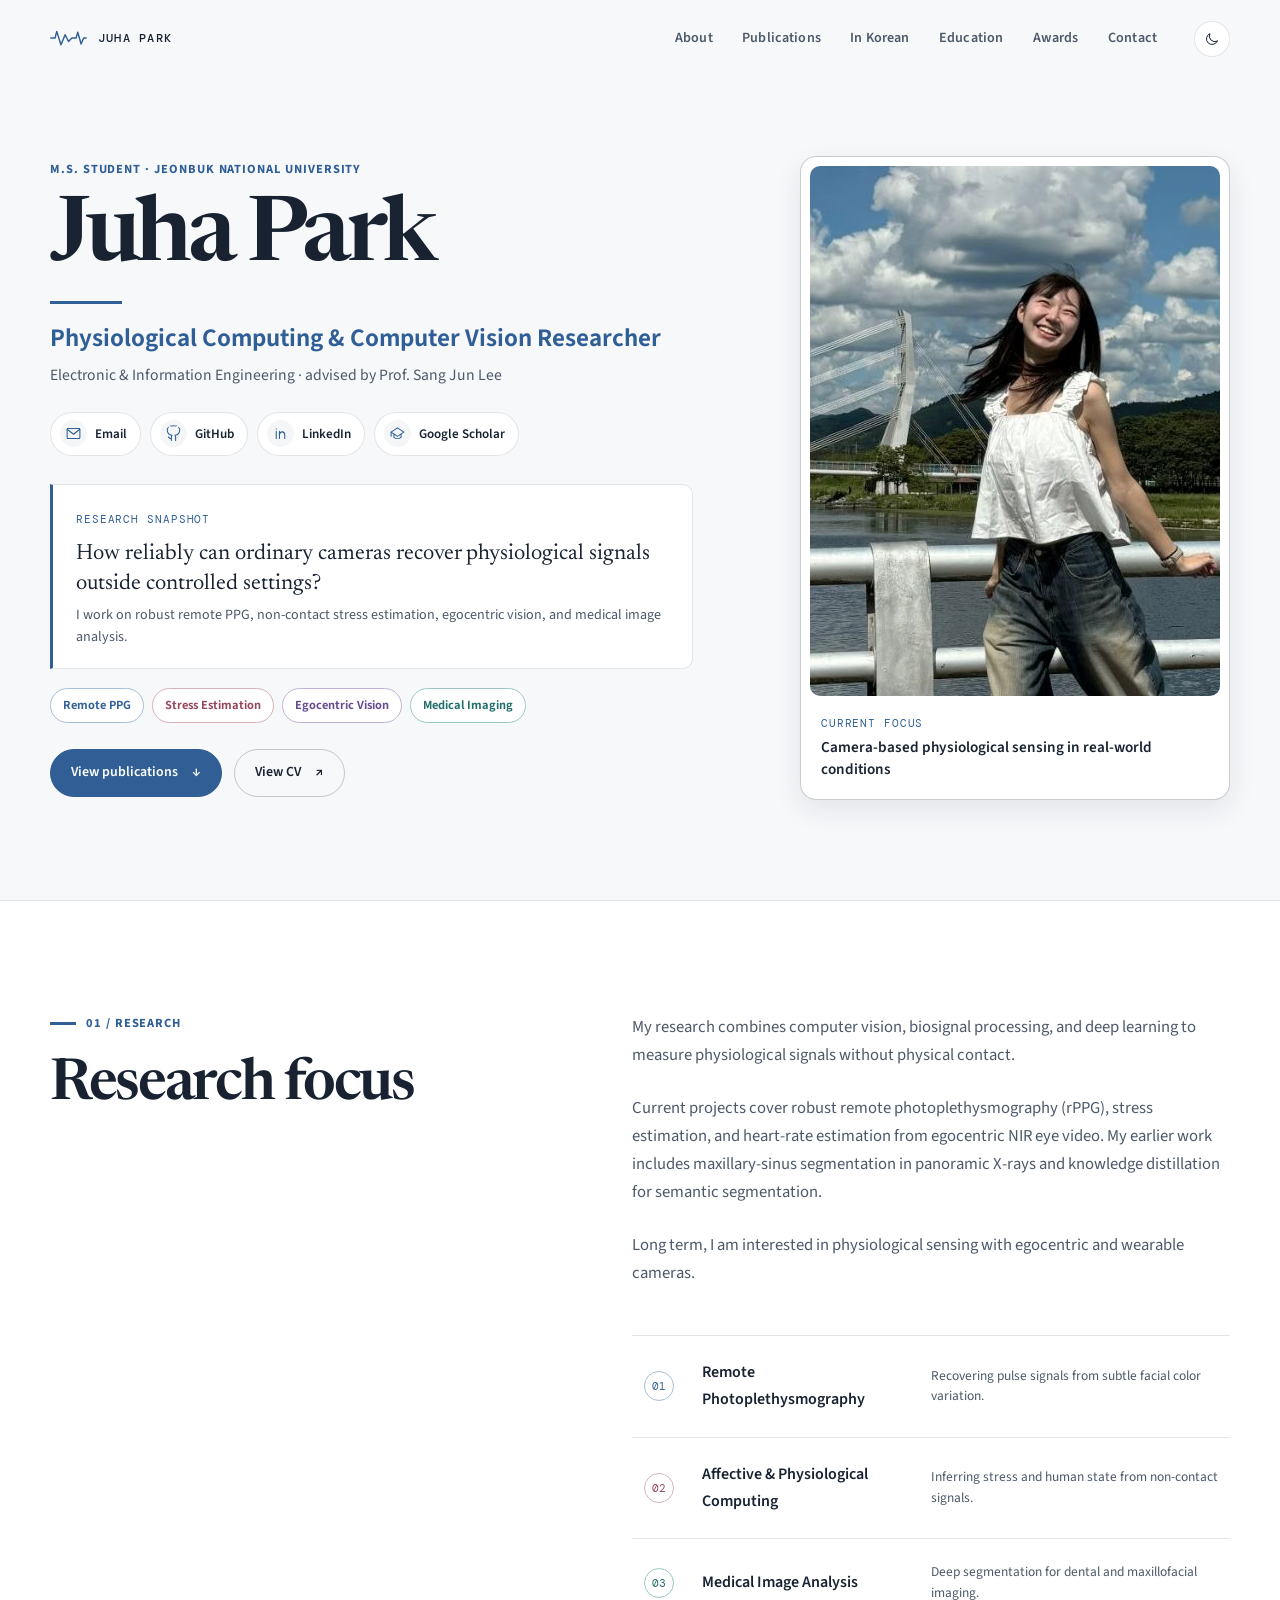
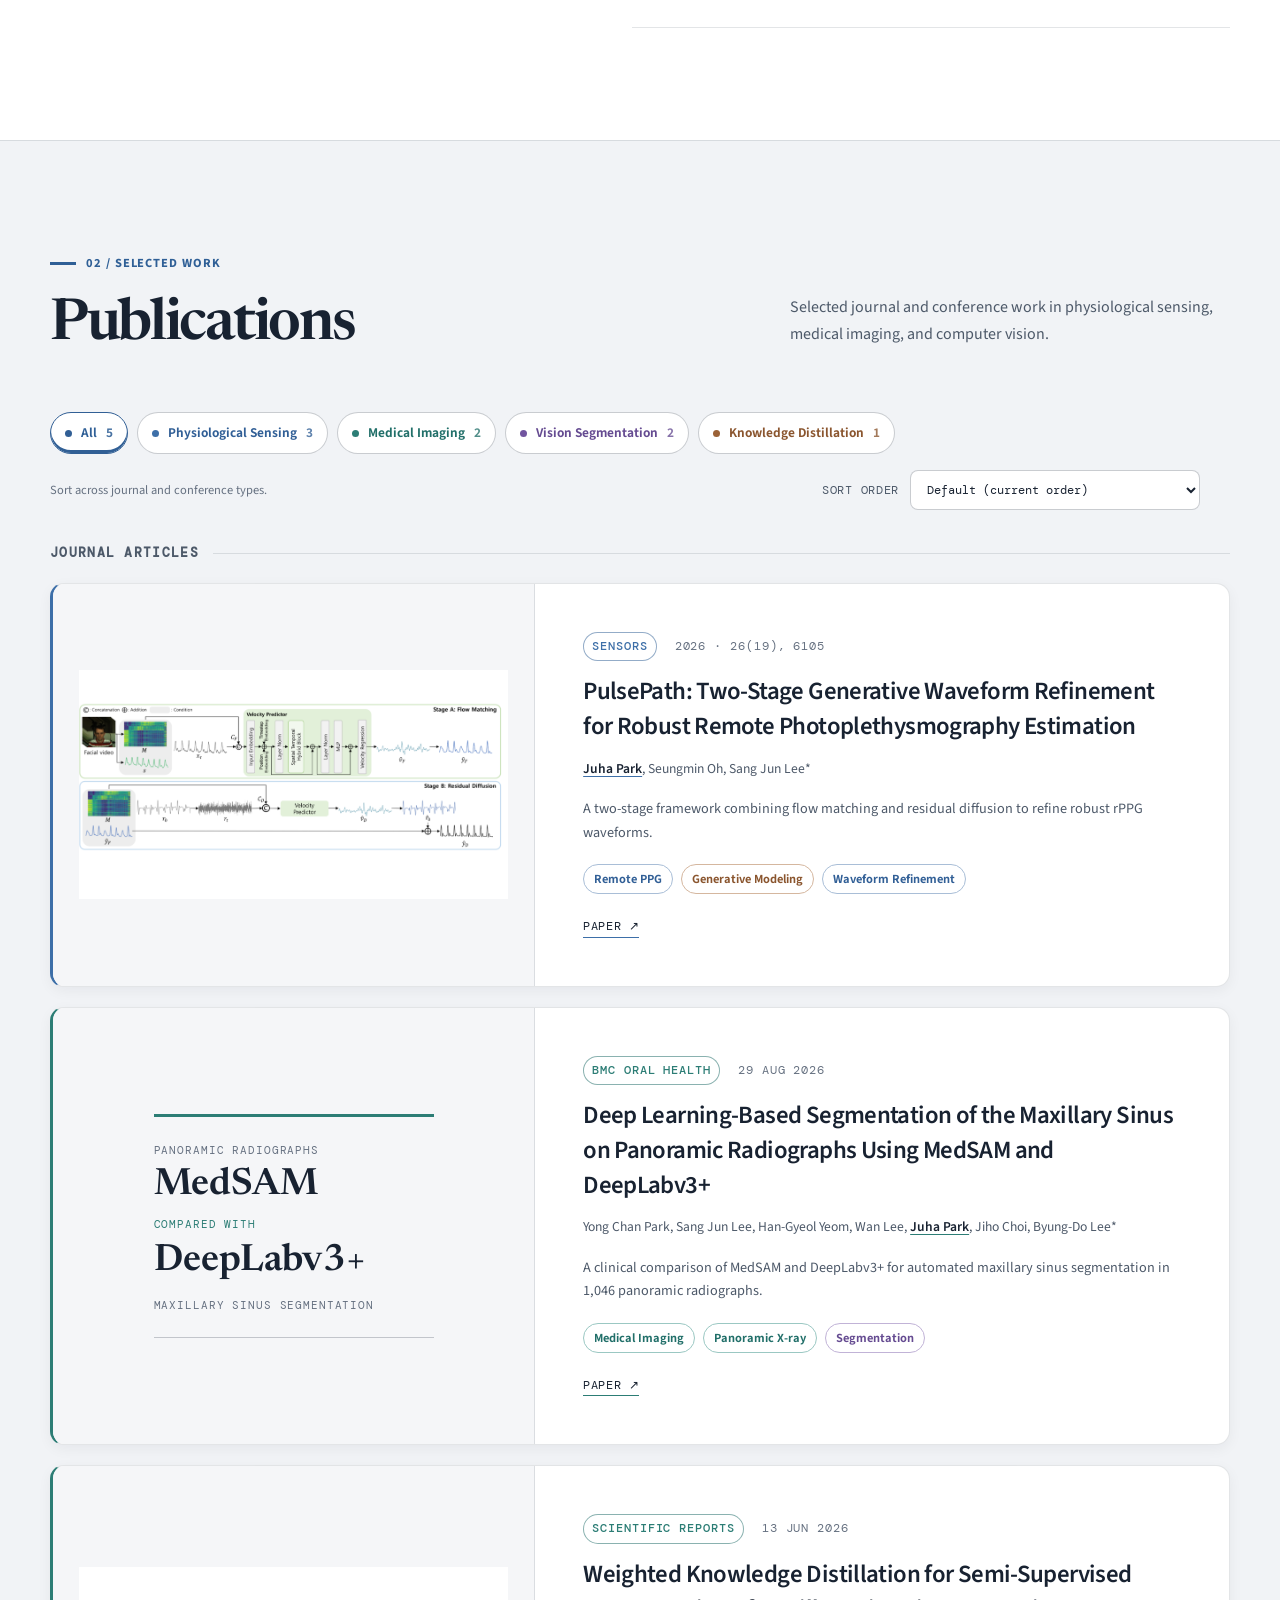
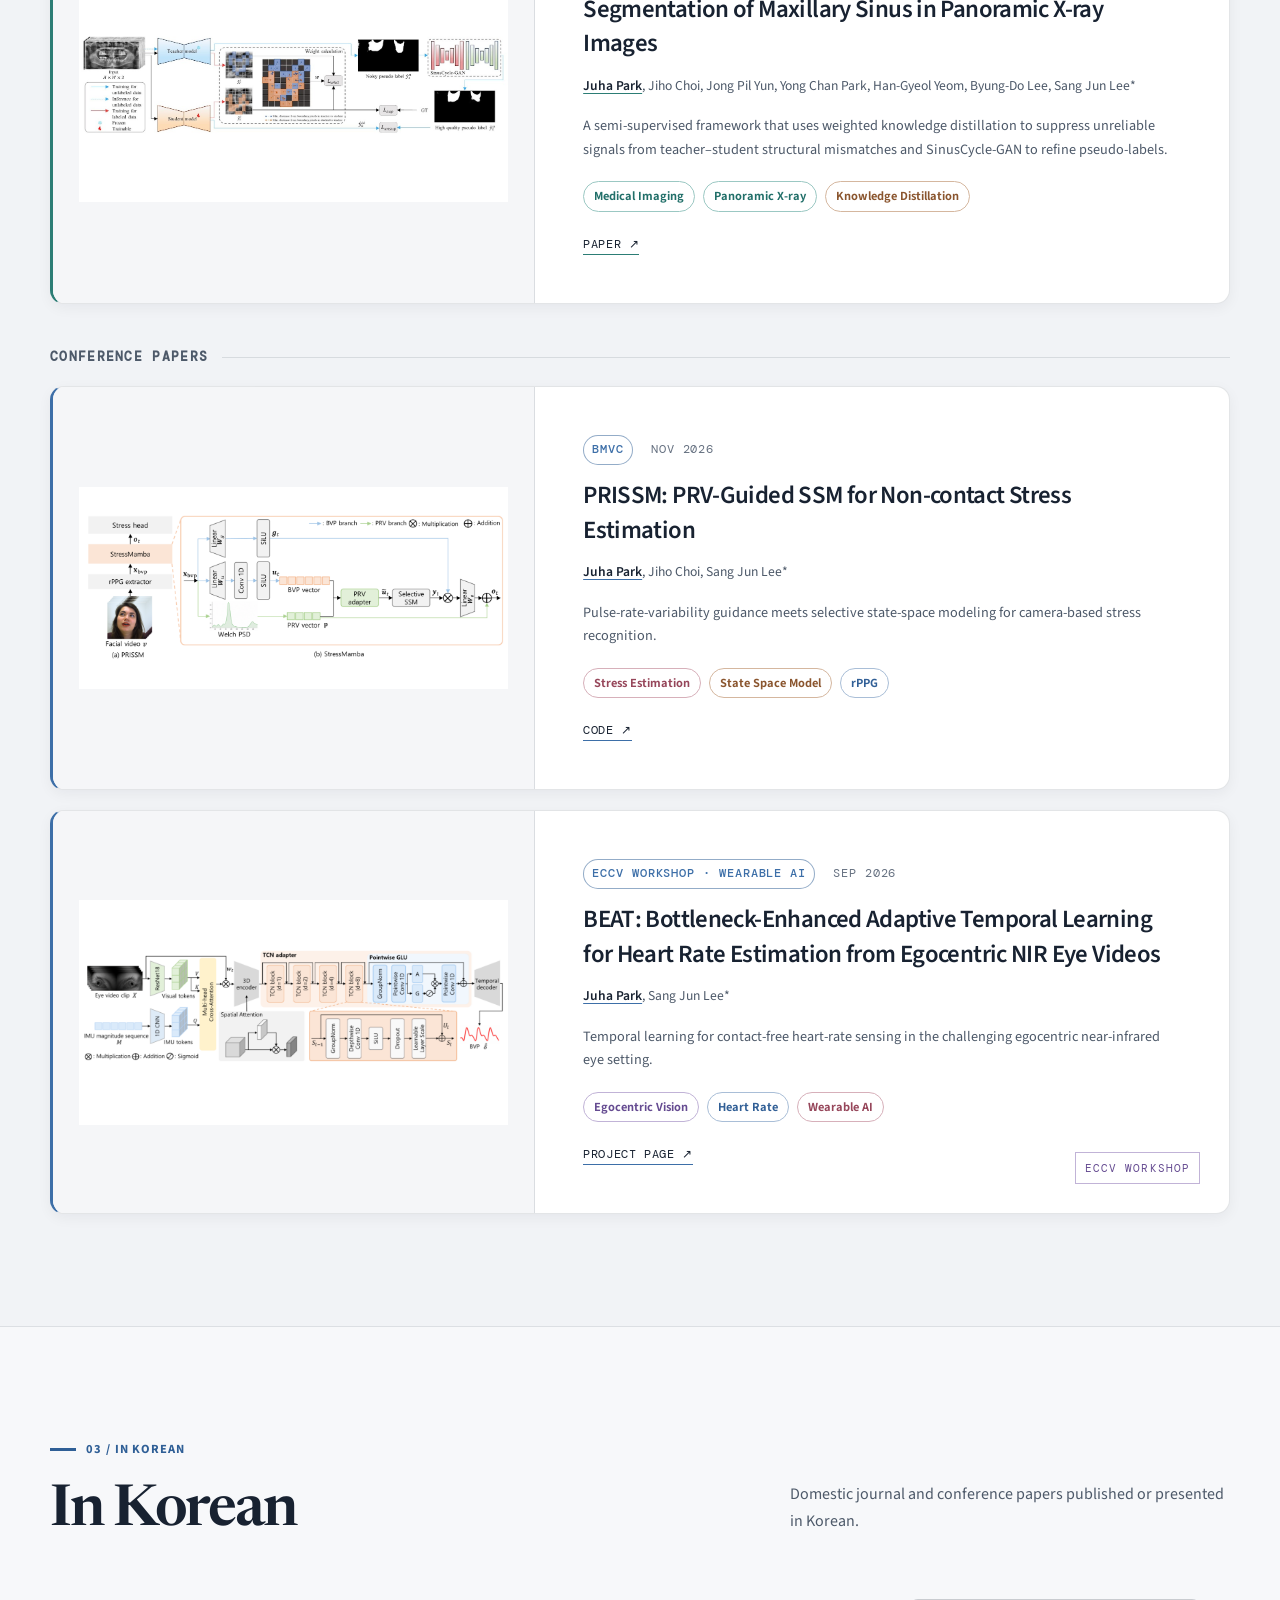
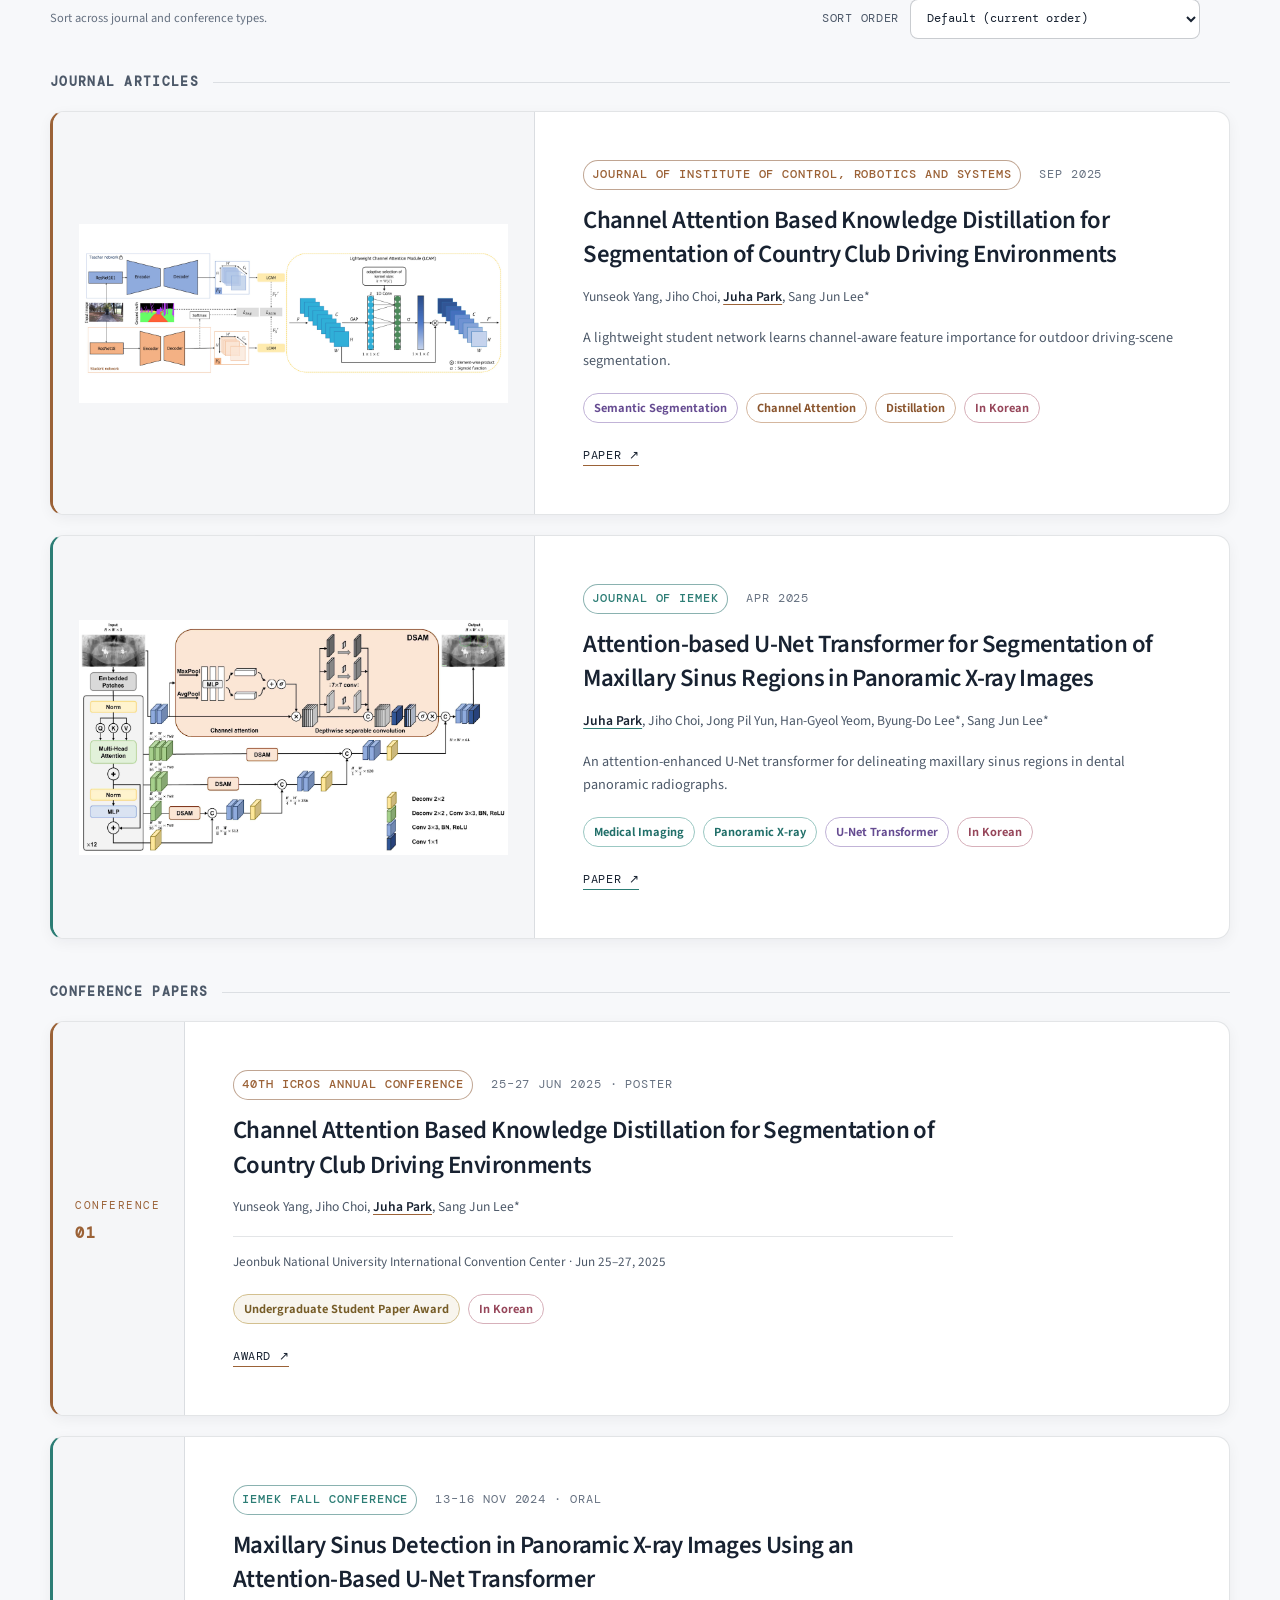
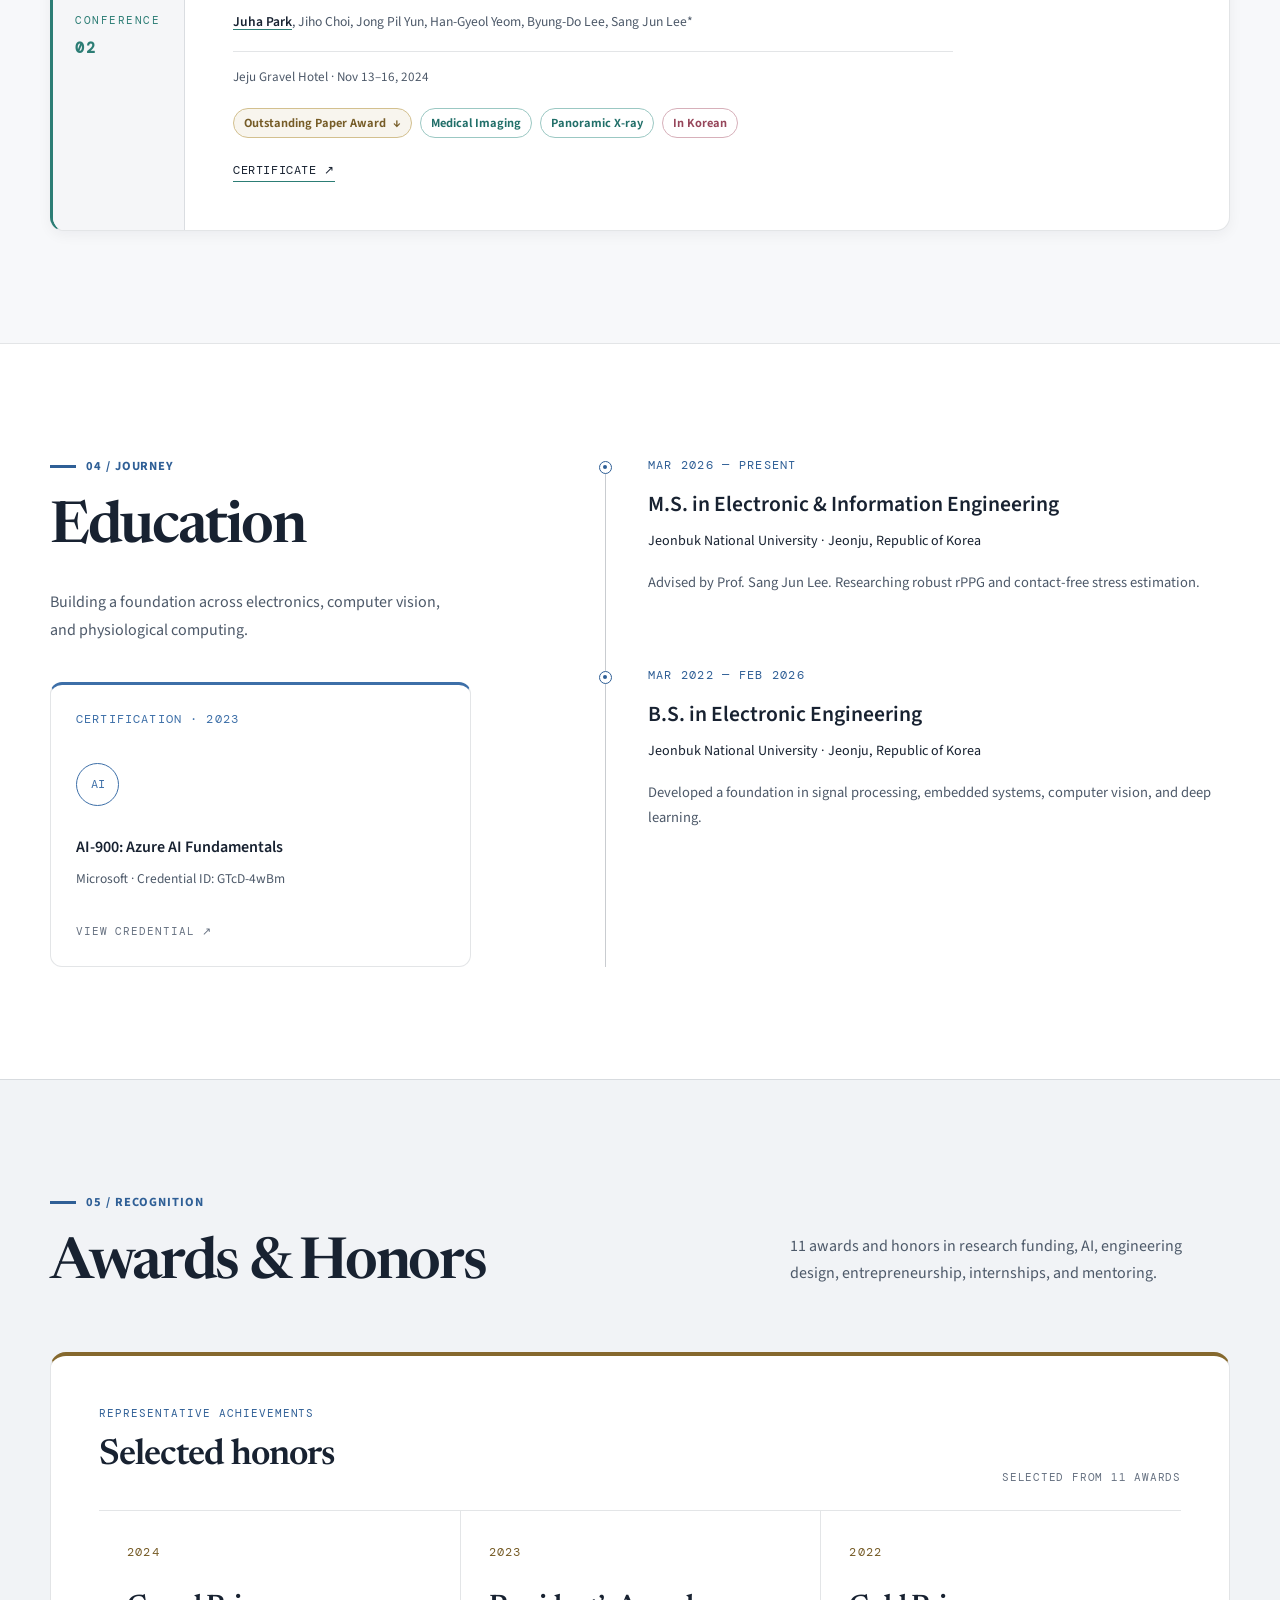
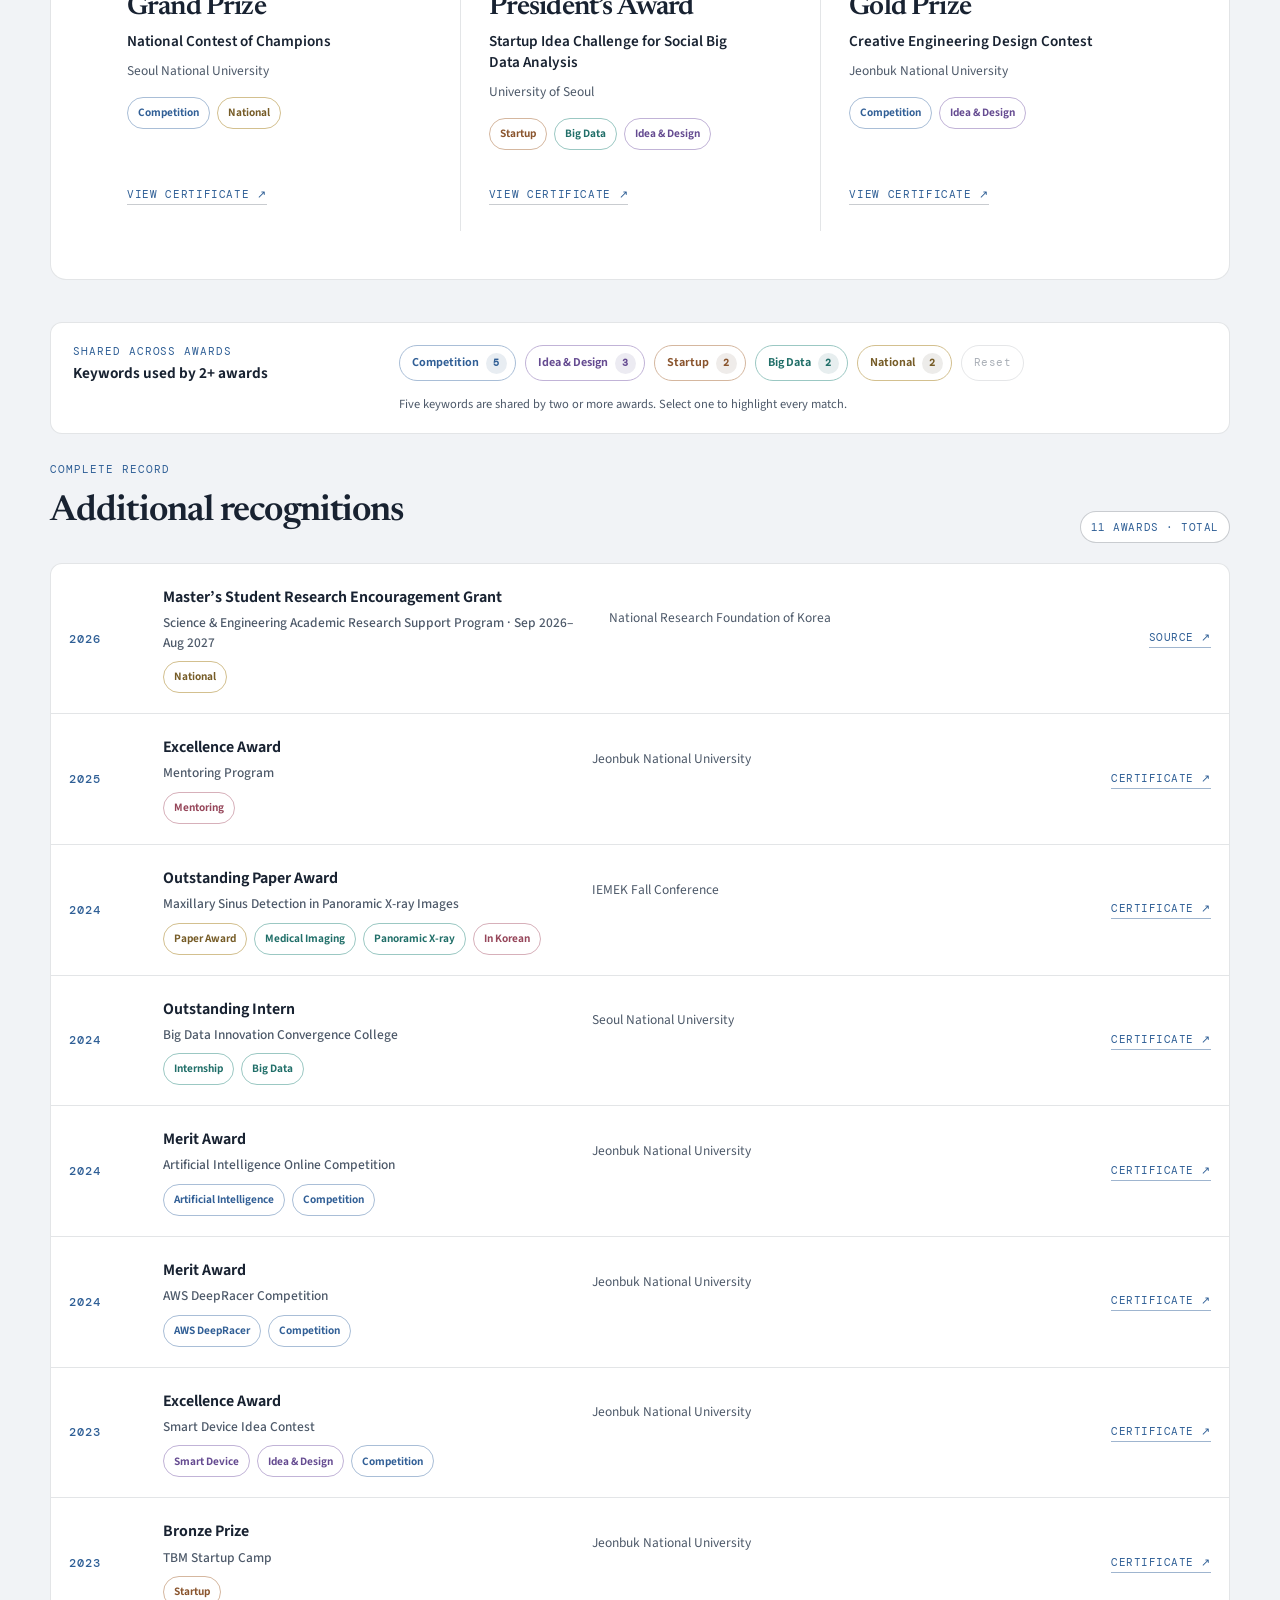
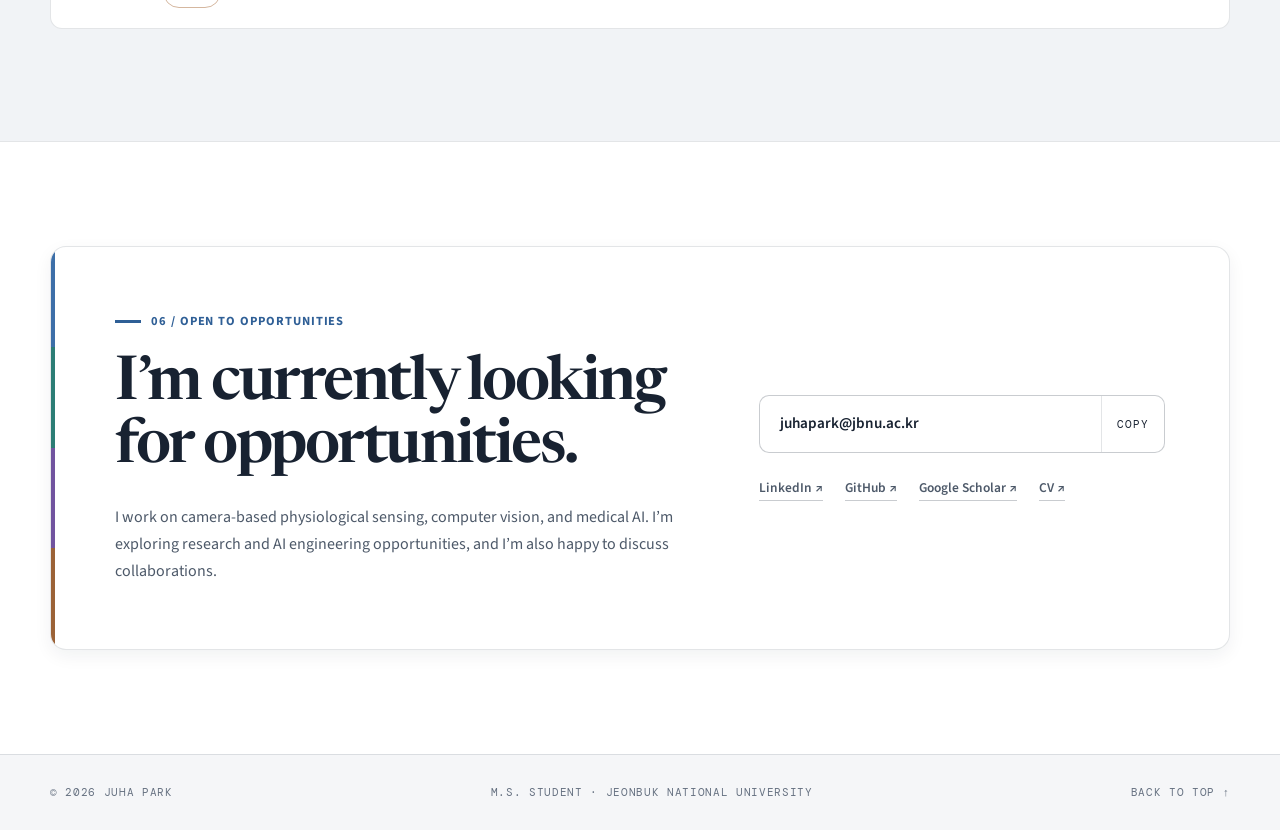
==== commit d30ed438: "Add publication sorting options" ====
--- a/index.html
+++ b/index.html
@@ -160,13 +160,25 @@
           <button class="filter-button" type="button" data-filter="segmentation" aria-pressed="false">Vision Segmentation <span>2</span></button>
           <button class="filter-button" type="button" data-filter="distillation" aria-pressed="false">Knowledge Distillation <span>1</span></button>
         </div>
+        <div class="publication-sort-row" data-reveal>
+          <p class="publication-sort-note">Sort across journal and conference types.</p>
+          <label class="publication-sort">
+            <span>Sort order</span>
+            <select data-publication-sort aria-label="Sort all publications">
+              <option value="default">Default (current order)</option>
+              <option value="date">Year (publication / conference date)</option>
+              <option value="featured">Representative work</option>
+              <option value="first-author">First-author first</option>
+            </select>
+          </label>
+        </div>
         <p class="sr-only" aria-live="polite" aria-atomic="true" data-filter-status>Showing all 5 works.</p>
 
-        <div class="publication-groups" data-publications>
+        <div class="publication-groups" data-publications data-publication-sort-scope>
           <div class="publication-group" data-publication-group>
             <h3 class="publication-group-title">Journal Articles</h3>
             <div class="publication-list">
-          <article class="publication-card" data-topics="physiological" data-primary="physiological" data-reveal>
+          <article class="publication-card" data-topics="physiological" data-primary="physiological" data-sort-date="2026-09" data-first-author="true" data-sort-featured="1" data-reveal>
             <div class="publication-image"><img src="assets/images/pulsepath.png" alt="PulsePath two-stage generative waveform refinement architecture" loading="lazy" width="969" height="516"></div>
             <div class="publication-content">
               <div class="publication-meta"><span class="venue">Sensors</span><span>2026 · 26(19), 6105</span></div>
@@ -178,7 +190,7 @@
             </div>
           </article>
 
-          <article class="publication-card" data-topics="medical segmentation" data-primary="medical" data-reveal>
+          <article class="publication-card" data-topics="medical segmentation" data-primary="medical" data-sort-date="2026-08-29" data-first-author="false" data-sort-featured="3" data-reveal>
             <div class="publication-image publication-model-visual" role="img" aria-label="MedSAM and DeepLabv3+ comparison for maxillary sinus segmentation">
               <div class="model-visual-copy">
                 <span class="model-visual-kicker">Panoramic radiographs</span>
@@ -198,7 +210,7 @@
             </div>
           </article>
 
-          <article class="publication-card" data-topics="medical segmentation distillation" data-primary="medical" data-reveal>
+          <article class="publication-card" data-topics="medical segmentation distillation" data-primary="medical" data-sort-date="2026-06-13" data-first-author="true" data-sort-featured="2" data-reveal>
             <div class="publication-image"><img src="assets/images/maxillary-kd.jpg" alt="Weighted knowledge distillation architecture for maxillary sinus segmentation" loading="lazy" width="1280" height="701"></div>
             <div class="publication-content">
               <div class="publication-meta"><span class="venue">Scientific Reports</span><span>13 Jun 2026</span></div>
@@ -210,13 +222,12 @@
             </div>
           </article>
 
-        </div>
             </div>
           </div>
           <div class="publication-group" data-publication-group>
             <h3 class="publication-group-title">Conference Papers</h3>
             <div class="publication-list">
-              <article class="publication-card" data-topics="physiological" data-primary="physiological" data-reveal>
+              <article class="publication-card" data-topics="physiological" data-primary="physiological" data-sort-date="2026-11" data-first-author="true" data-sort-featured="1" data-reveal>
                 <div class="publication-image"><img src="assets/images/prissm.png" alt="PRISSM architecture for non-contact stress estimation" loading="lazy" width="1254" height="591"></div>
                 <div class="publication-content">
                   <div class="publication-meta"><span class="venue">BMVC</span><span>Nov 2026</span></div>
@@ -227,7 +238,7 @@
                   <div class="paper-links"><a href="https://github.com/juhapark-26/PRISSM" target="_blank" rel="noreferrer">Code <span>↗</span></a></div>
                 </div>
               </article>
-              <article class="publication-card" data-topics="physiological" data-primary="physiological" data-reveal>
+              <article class="publication-card" data-topics="physiological" data-primary="physiological" data-sort-date="2026-09" data-first-author="true" data-sort-featured="2" data-reveal>
                 <div class="publication-image"><img src="assets/images/beat.png" alt="BEAT architecture for heart rate estimation from egocentric NIR eye videos" loading="lazy" width="1176" height="617"></div>
                 <div class="publication-content">
                   <div class="publication-meta"><span class="venue">ECCV Workshop · Wearable AI</span><span>Sep 2026</span></div>
@@ -241,6 +252,7 @@
               </article>
             </div>
           </div>
+          <div class="publication-list" data-publication-flat-list hidden></div>
         </div>
       </div>
     </section>
@@ -254,12 +266,24 @@
           </div>
           <p>Domestic journal and conference papers published or presented in Korean.</p>
         </div>
-
-        <div class="publication-groups" data-publications-korean>
-          <div class="publication-group">
+        <div class="publication-sort-row korean-sort-row" data-reveal>
+          <p class="publication-sort-note">Sort across journal and conference types.</p>
+          <label class="publication-sort">
+            <span>Sort order</span>
+            <select data-publication-sort aria-label="Sort all publications">
+              <option value="default">Default (current order)</option>
+              <option value="date">Year (publication / conference date)</option>
+              <option value="featured">Representative work</option>
+              <option value="first-author">First-author first</option>
+            </select>
+          </label>
+        </div>
+
+        <div class="publication-groups" data-publications-korean data-publication-sort-scope>
+          <div class="publication-group" data-publication-group>
             <h3 class="publication-group-title">Journal Articles</h3>
             <div class="publication-list">
-          <article class="publication-card" data-primary="distillation" data-reveal>
+          <article class="publication-card" data-primary="distillation" data-sort-date="2025-09" data-first-author="false" data-sort-featured="2" data-reveal>
             <div class="publication-image"><img src="assets/images/golf-kd.png" alt="Channel-attention knowledge distillation for golf-course segmentation" loading="lazy" width="1280" height="534"></div>
             <div class="publication-content">
               <div class="publication-meta"><span class="venue">Journal of Institute of Control, Robotics and Systems</span><span>Sep 2025</span></div>
@@ -271,7 +295,7 @@
             </div>
           </article>
 
-          <article class="publication-card" data-primary="medical" data-reveal>
+          <article class="publication-card" data-primary="medical" data-sort-date="2025-04" data-first-author="true" data-sort-featured="1" data-reveal>
             <div class="publication-image"><img src="assets/images/unet-transformer.png" alt="Attention-based U-Net transformer for panoramic X-ray segmentation" loading="lazy" width="1280" height="701"></div>
             <div class="publication-content">
               <div class="publication-meta"><span class="venue">Journal of IEMEK</span><span>Apr 2025</span></div>
@@ -283,13 +307,12 @@
             </div>
           </article>
 
-        </div>
-            </div>
-          </div>
-          <div class="publication-group">
+            </div>
+          </div>
+          <div class="publication-group" data-publication-group>
             <h3 class="publication-group-title">Conference Papers</h3>
             <div class="publication-list">
-              <article class="publication-card compact-paper" data-primary="distillation" data-reveal>
+              <article class="publication-card compact-paper" data-primary="distillation" data-sort-date="2025-06-25" data-first-author="false" data-sort-featured="2" data-reveal>
                 <div class="conference-index"><span>CONFERENCE</span><strong>01</strong></div>
                 <div class="publication-content">
                   <div class="publication-meta"><span class="venue">40th ICROS Annual Conference</span><span>25–27 Jun 2025 · Poster</span></div>
@@ -300,7 +323,7 @@
                   <div class="paper-links"><a href="https://drive.google.com/file/d/1RWsY6p1ahTnfwQPt9HKbEDpkNfclALKT/view?usp=sharing" target="_blank" rel="noreferrer">Award <span>↗</span></a></div>
                 </div>
               </article>
-              <article class="publication-card compact-paper" data-primary="medical" data-reveal>
+              <article class="publication-card compact-paper" data-primary="medical" data-sort-date="2024-11-13" data-first-author="true" data-sort-featured="1" data-reveal>
                 <div class="conference-index"><span>CONFERENCE</span><strong>02</strong></div>
                 <div class="publication-content">
                   <div class="publication-meta"><span class="venue">IEMEK Fall Conference</span><span>13–16 Nov 2024 · Oral</span></div>
@@ -313,6 +336,7 @@
               </article>
             </div>
           </div>
+          <div class="publication-list" data-publication-flat-list hidden></div>
         </div>
       </div>
     </section>
--- a/assets/css/style.css
+++ b/assets/css/style.css
@@ -229,10 +229,16 @@
 .filter-button.is-active span { color: inherit; opacity: .88; }
 .publication-list { display: grid; gap: 20px; }
 .publication-groups { display: grid; gap: 42px; }
+.publication-list[data-publication-flat-list][hidden] { display: none; }
 .publication-group { display: grid; gap: 18px; }
 .publication-group-title { display: flex; align-items: center; gap: 14px; margin: 0; color: var(--muted); font-family: var(--font-mono); font-size: .82rem; font-weight: 650; letter-spacing: .1em; text-transform: uppercase; }
 .publication-group-title::after { content: ""; height: 1px; flex: 1; background: var(--line); }
 .publication-group[hidden] { display: none; }
+.publication-sort-row { display: flex; align-items: center; justify-content: space-between; gap: 20px; margin: -22px 0 32px; }
+.publication-sort-note { margin: 0; color: var(--subtle); font-size: .78rem; }
+.publication-sort { display: flex; align-items: center; gap: 11px; color: var(--muted); font-family: var(--font-mono); font-size: .72rem; letter-spacing: .06em; text-transform: uppercase; }
+.publication-sort select { min-height: 40px; max-width: min(100%, 290px); padding: 7px 34px 7px 12px; color: var(--text); border: 1px solid var(--line-strong); border-radius: 8px; background: var(--surface); font: 500 .8rem var(--font-body); letter-spacing: 0; text-transform: none; cursor: pointer; }
+.korean-sort-row { margin-top: 0; }
 .publication-card { --topic-color: var(--tone-sensing-solid); --topic-soft: var(--tone-sensing-bg); display: grid; grid-template-columns: minmax(290px, .82fr) 1.18fr; gap: 0; min-height: 310px; border: 1px solid var(--line); border-left: 3px solid var(--topic-color); border-radius: 14px; background: var(--surface); box-shadow: 0 4px 14px rgba(18, 29, 43, .05); overflow: hidden; transition: border-color .2s ease, box-shadow .2s ease; }
 .publication-card[data-primary="physiological"] { --topic-color: var(--tone-sensing-solid); --topic-soft: var(--tone-sensing-bg); }
 .publication-card[data-primary="medical"] { --topic-color: var(--tone-medical-solid); --topic-soft: var(--tone-medical-bg); }
@@ -511,6 +517,10 @@
   .interest-list div { grid-template-columns: 34px 1fr; }
   .interest-list small { grid-column: 2; }
   .section-heading h2 { font-size: clamp(2.5rem, 12vw, 3.8rem); }
+  .publication-sort-row { align-items: stretch; flex-direction: column; gap: 10px; margin-top: -20px; }
+  .korean-sort-row { margin-top: 0; }
+  .publication-sort { align-items: flex-start; flex-direction: column; gap: 7px; }
+  .publication-sort select { width: 100%; max-width: none; }
   .filter-bar { flex-wrap: nowrap; margin-right: -16px; margin-left: -16px; padding: 0 16px 11px; overflow-x: auto; scroll-padding-left: 16px; scroll-snap-type: x proximity; scrollbar-width: thin; }
   .filter-button { flex: 0 0 auto; scroll-snap-align: start; }
   .publication-card, .compact-paper { display: block; }
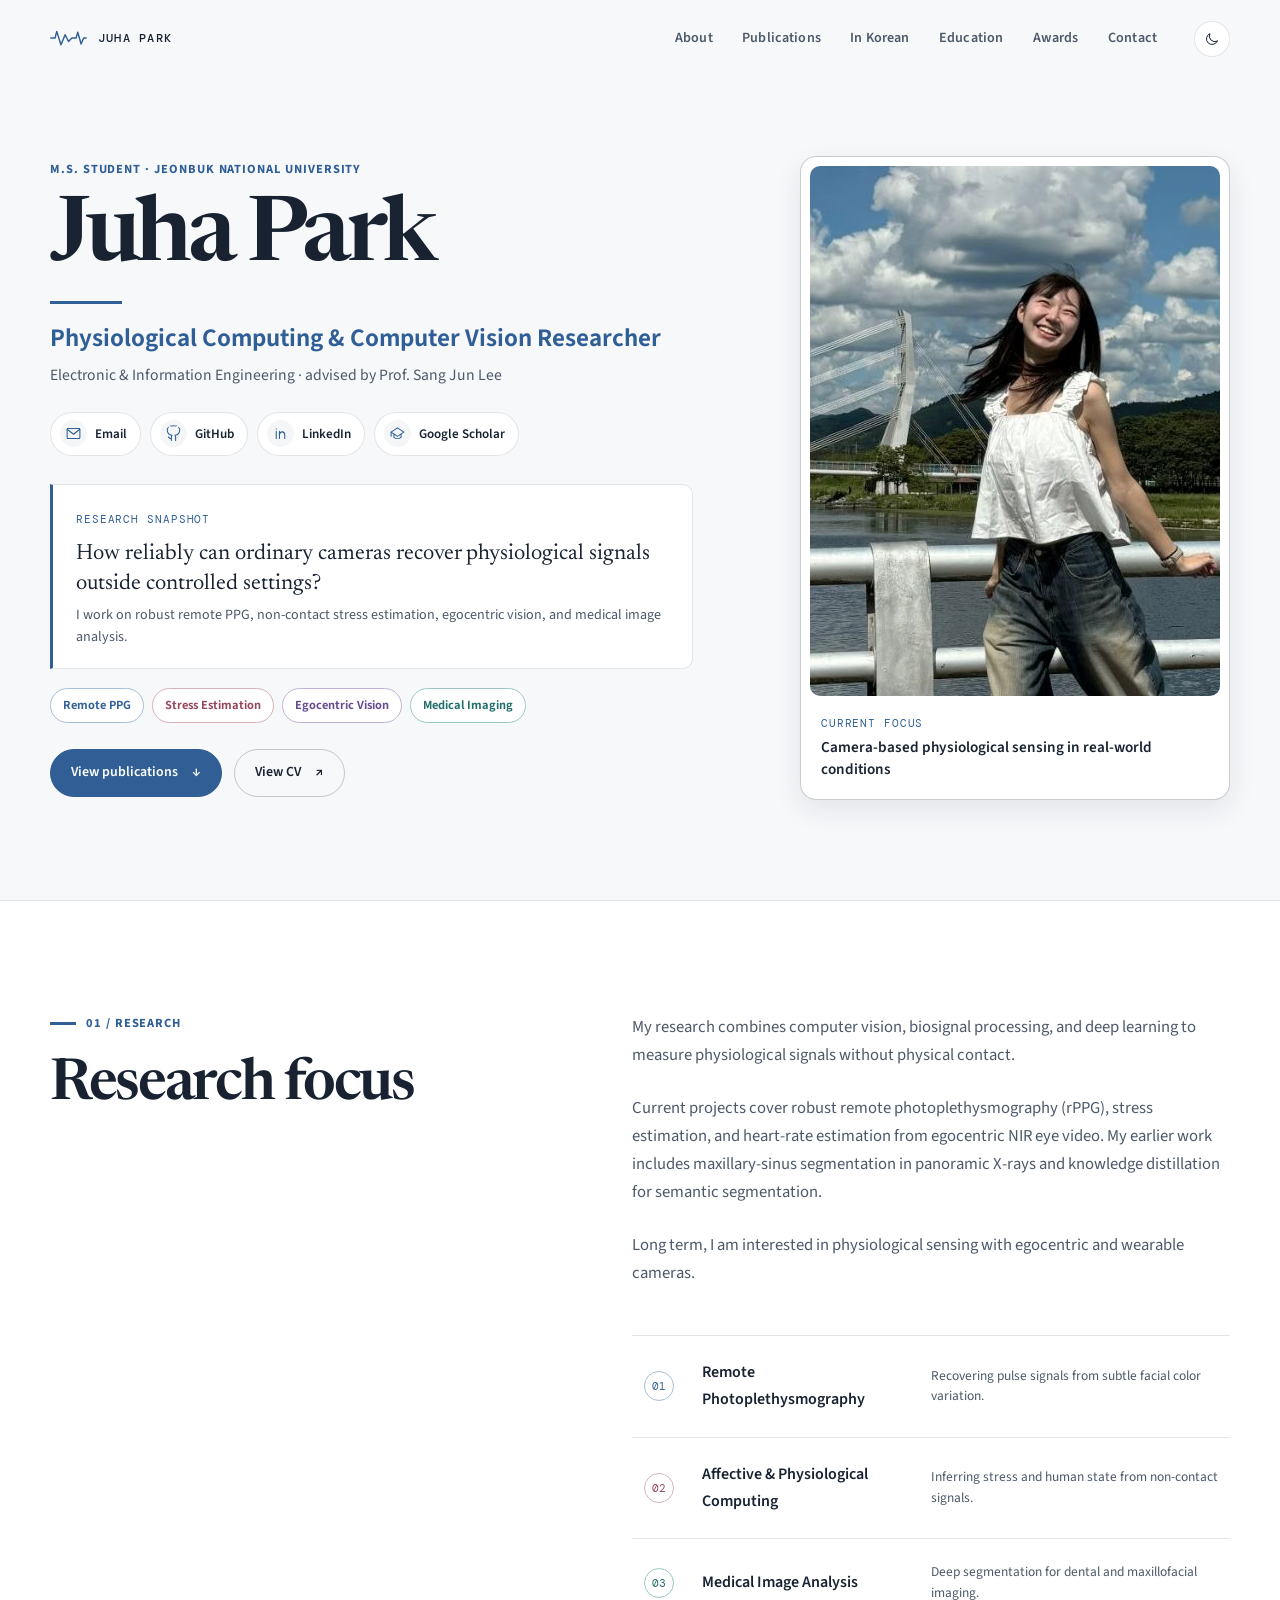
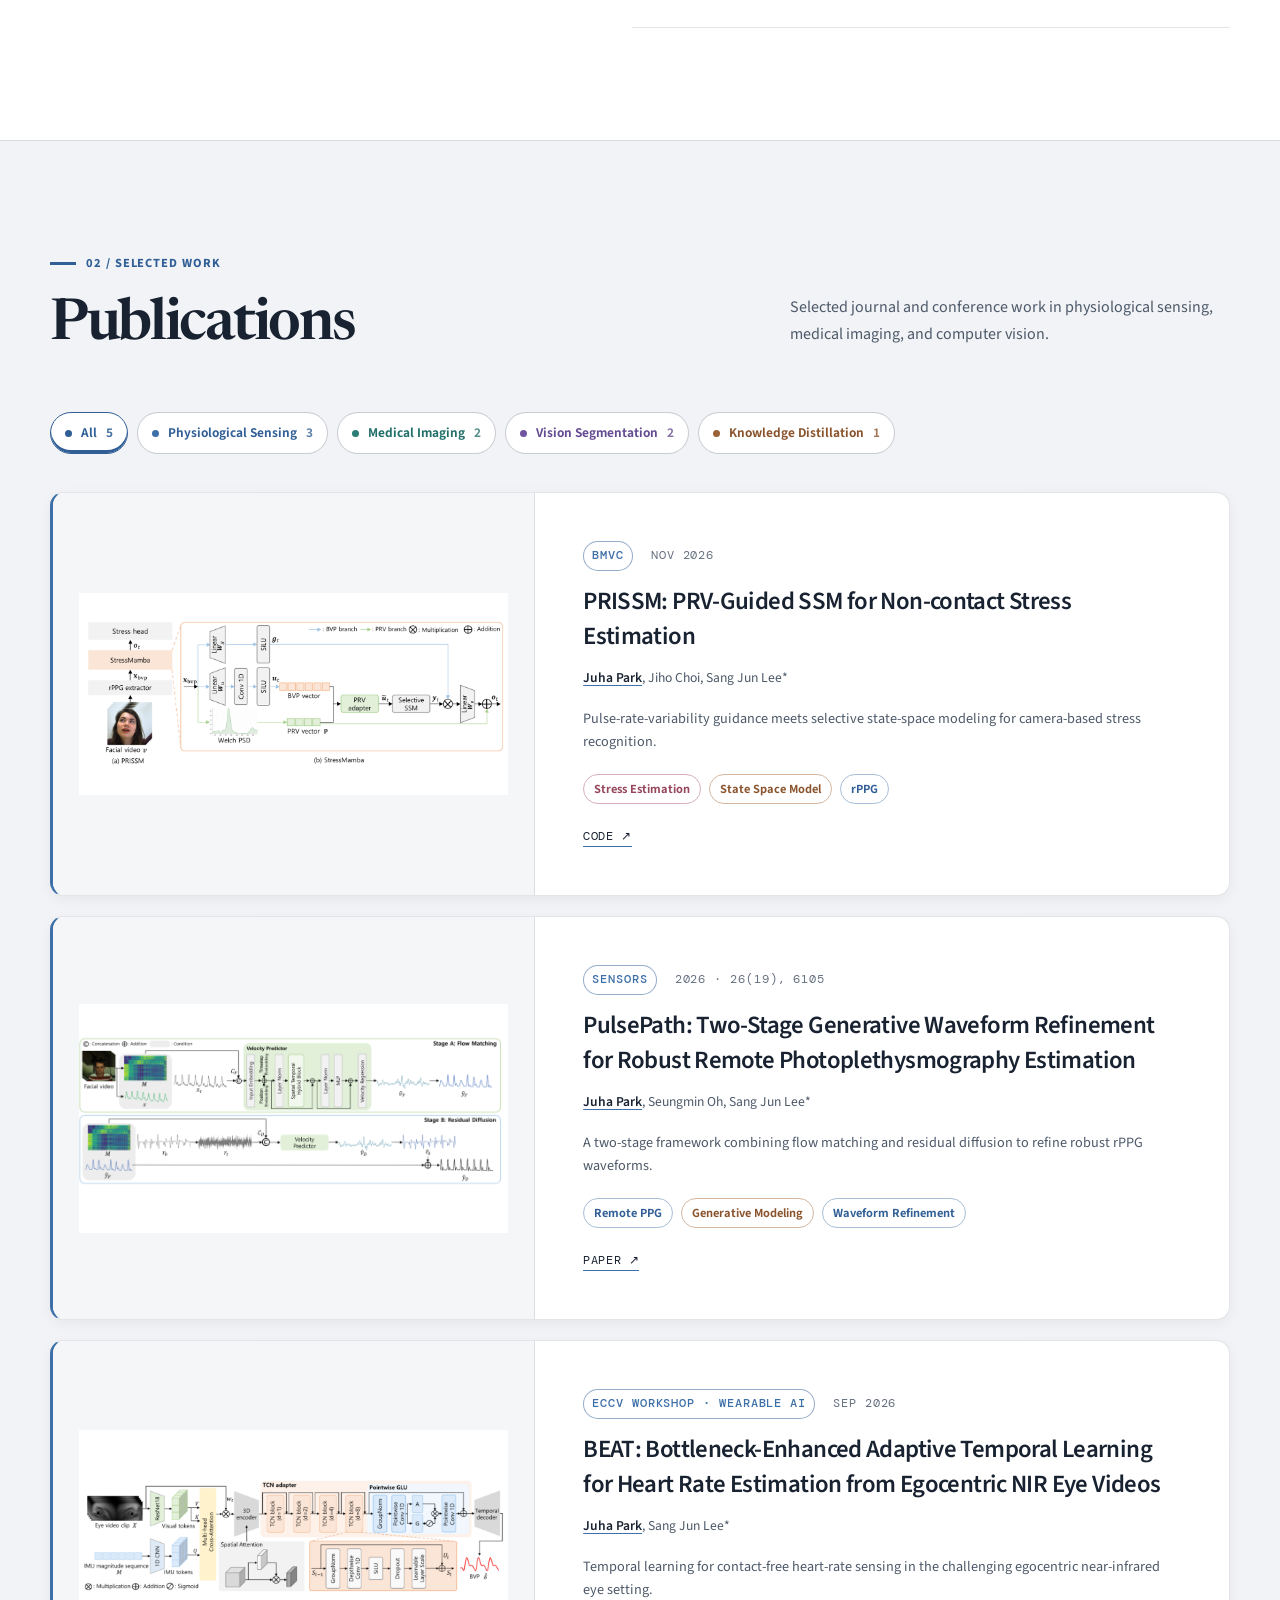
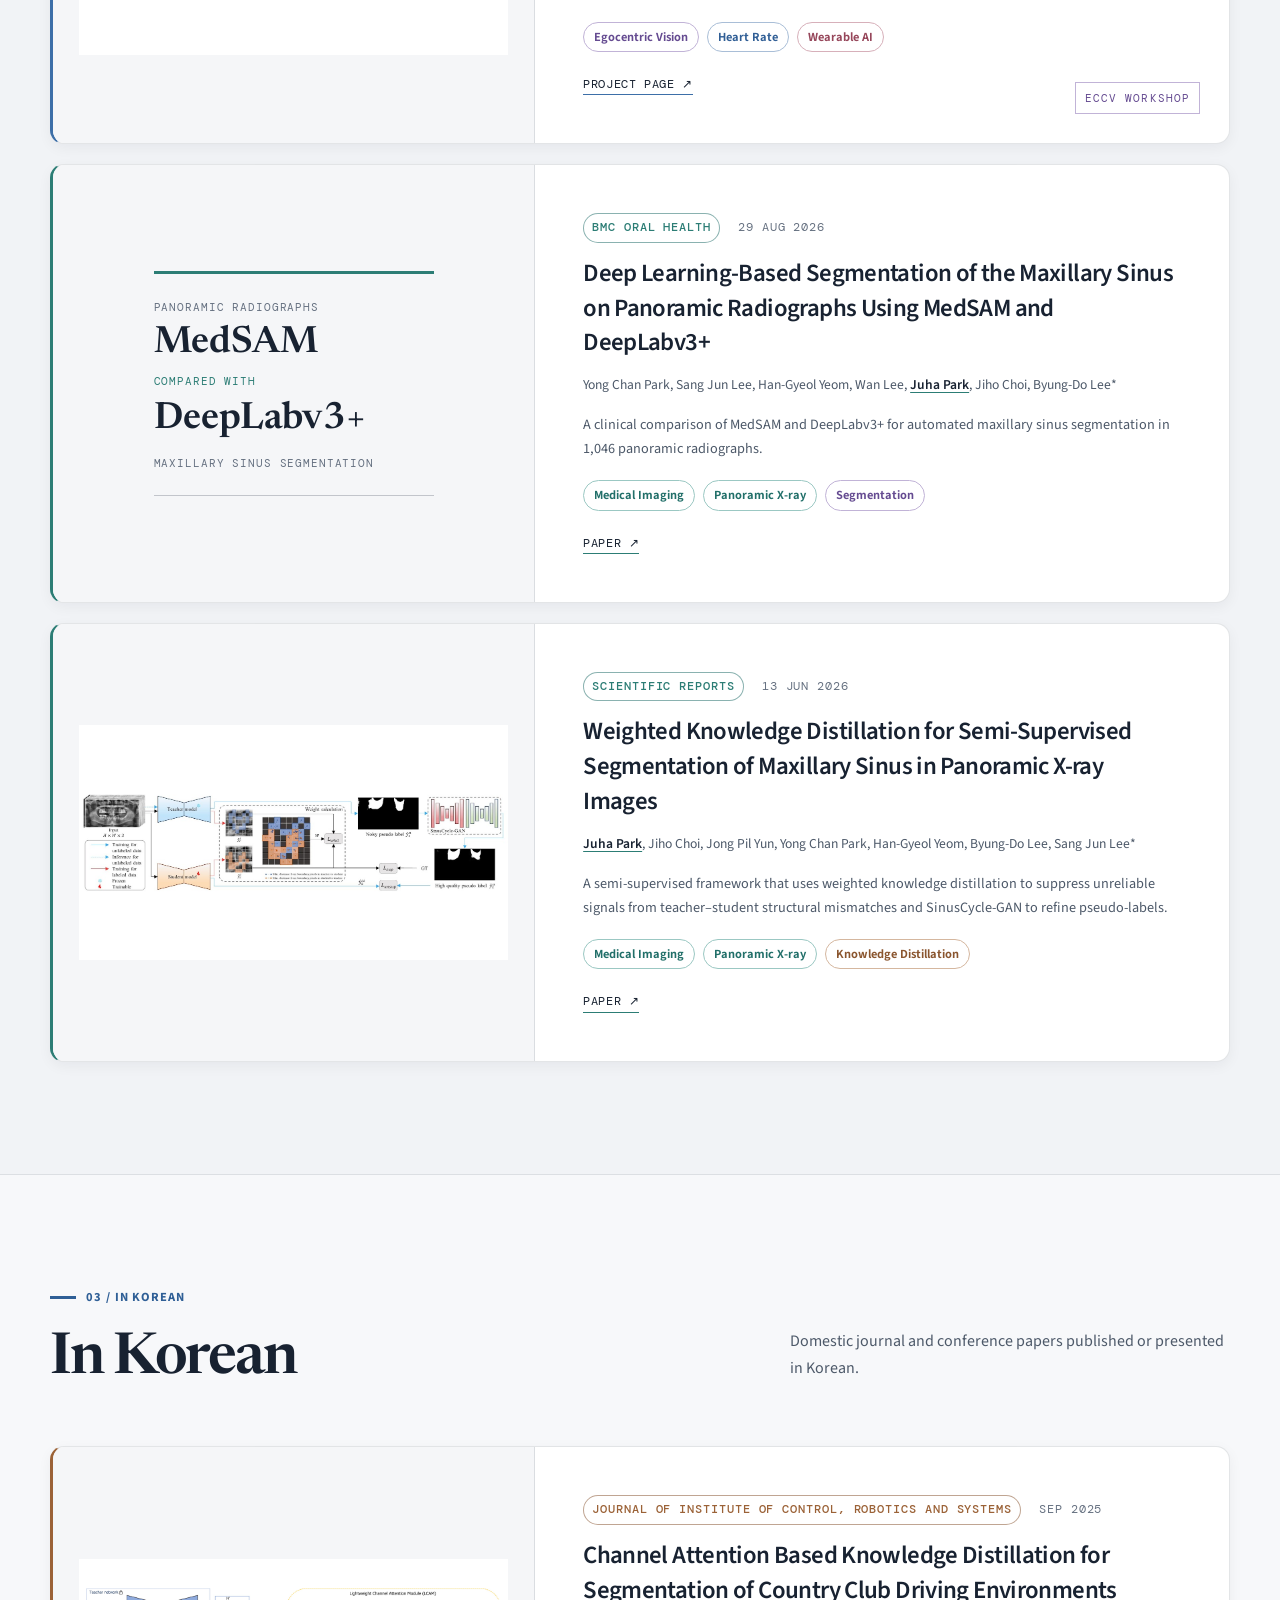
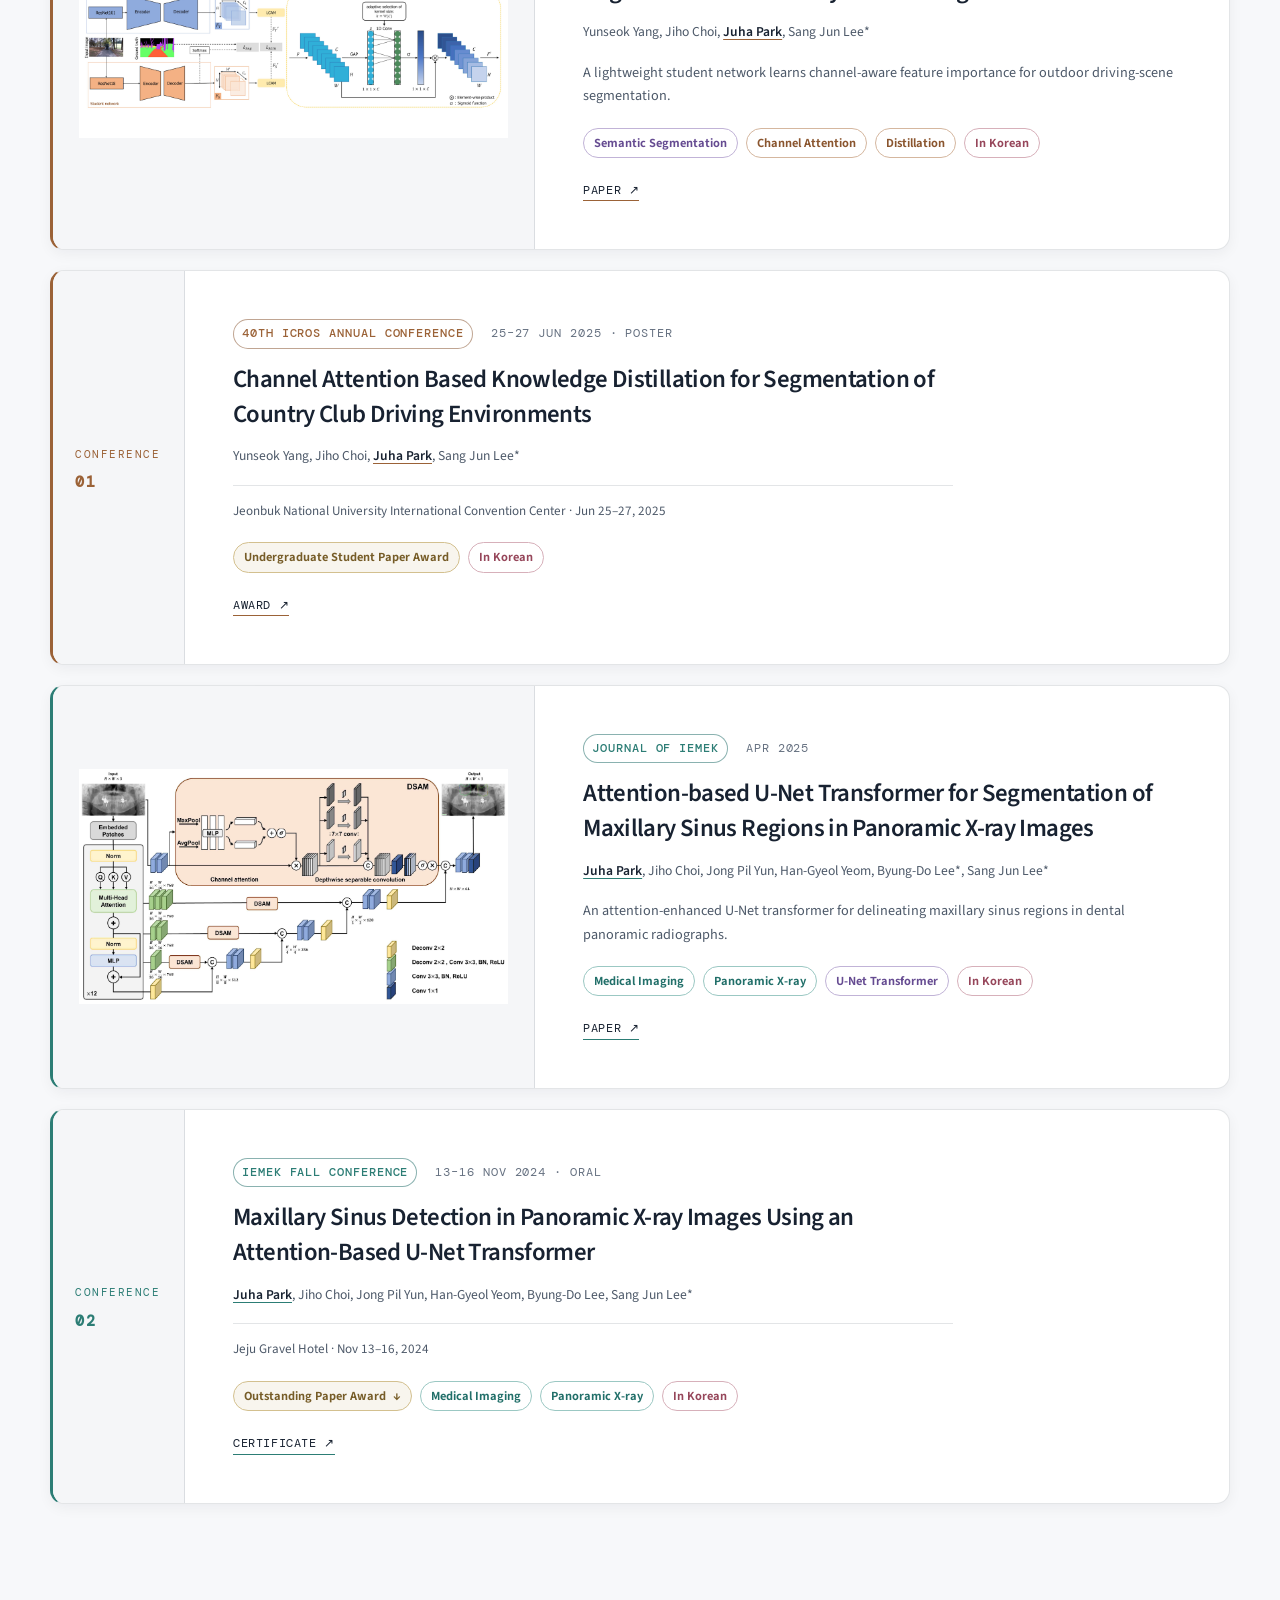
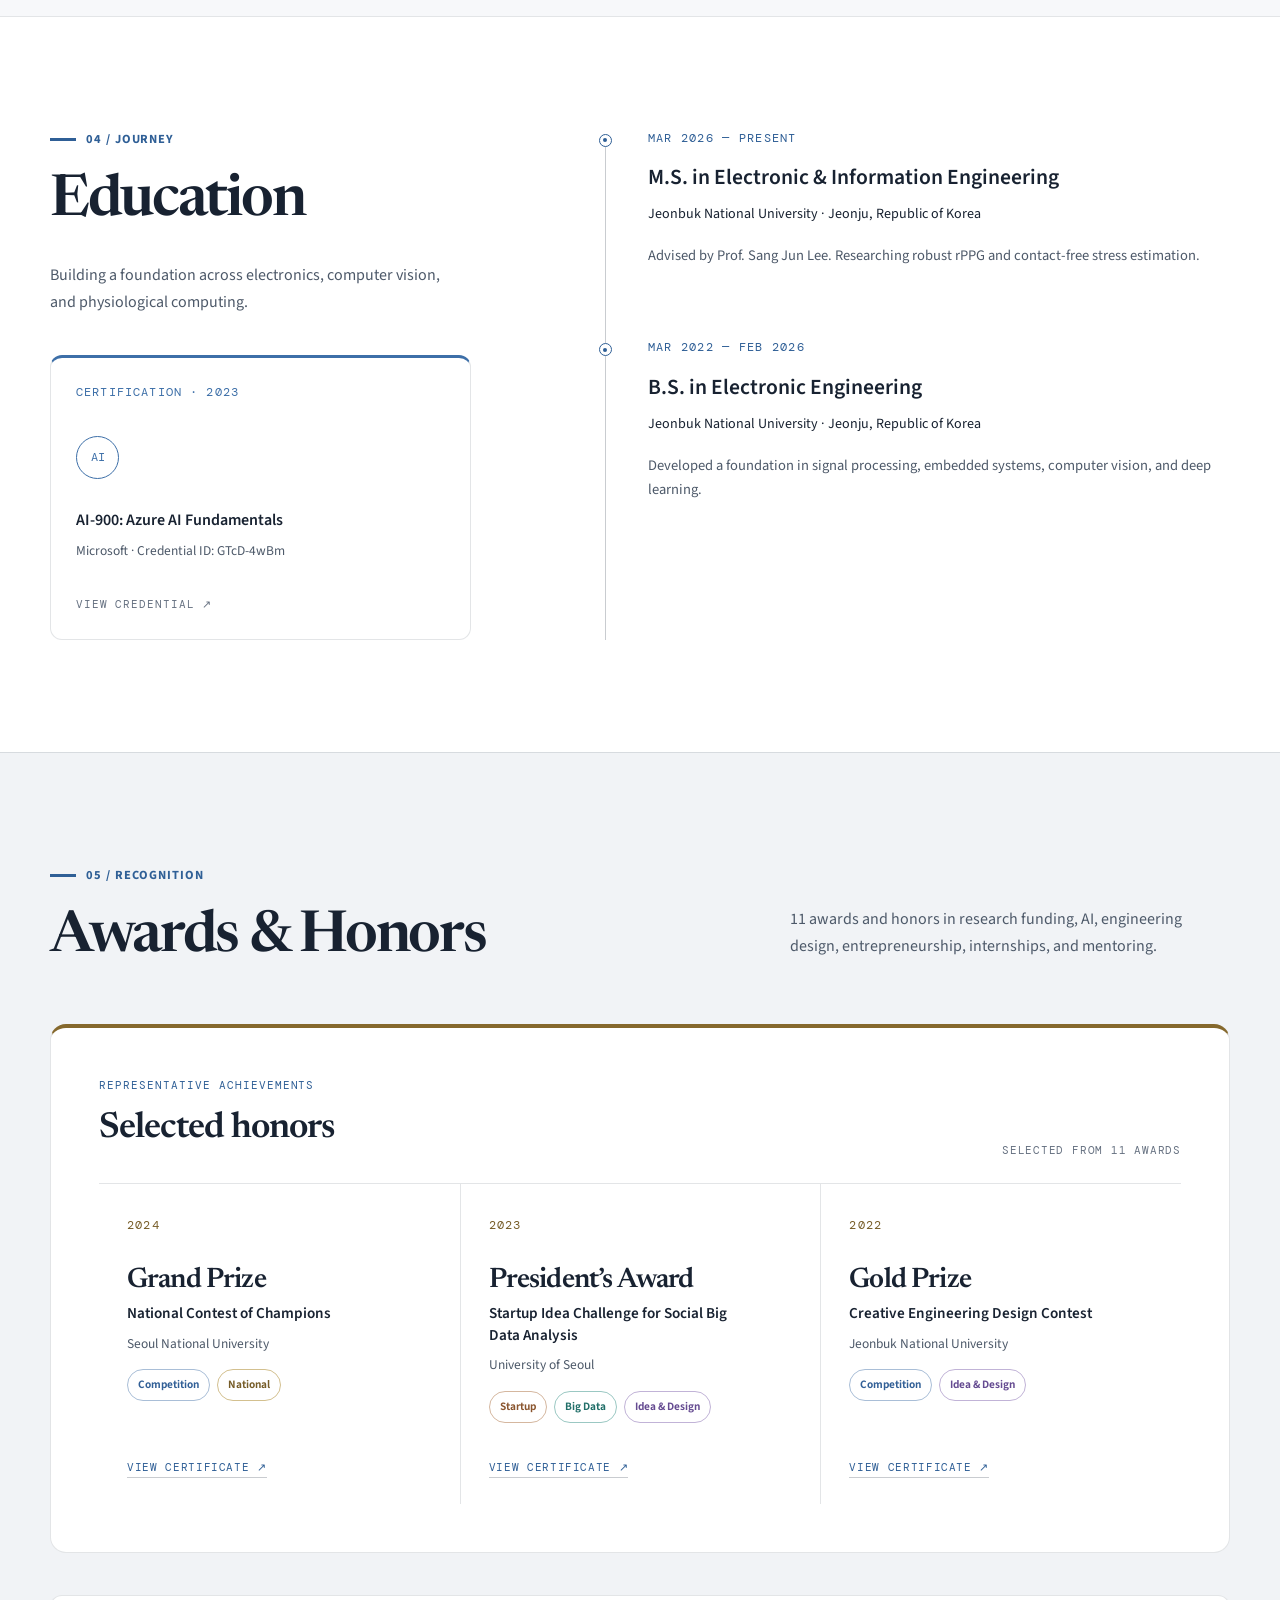
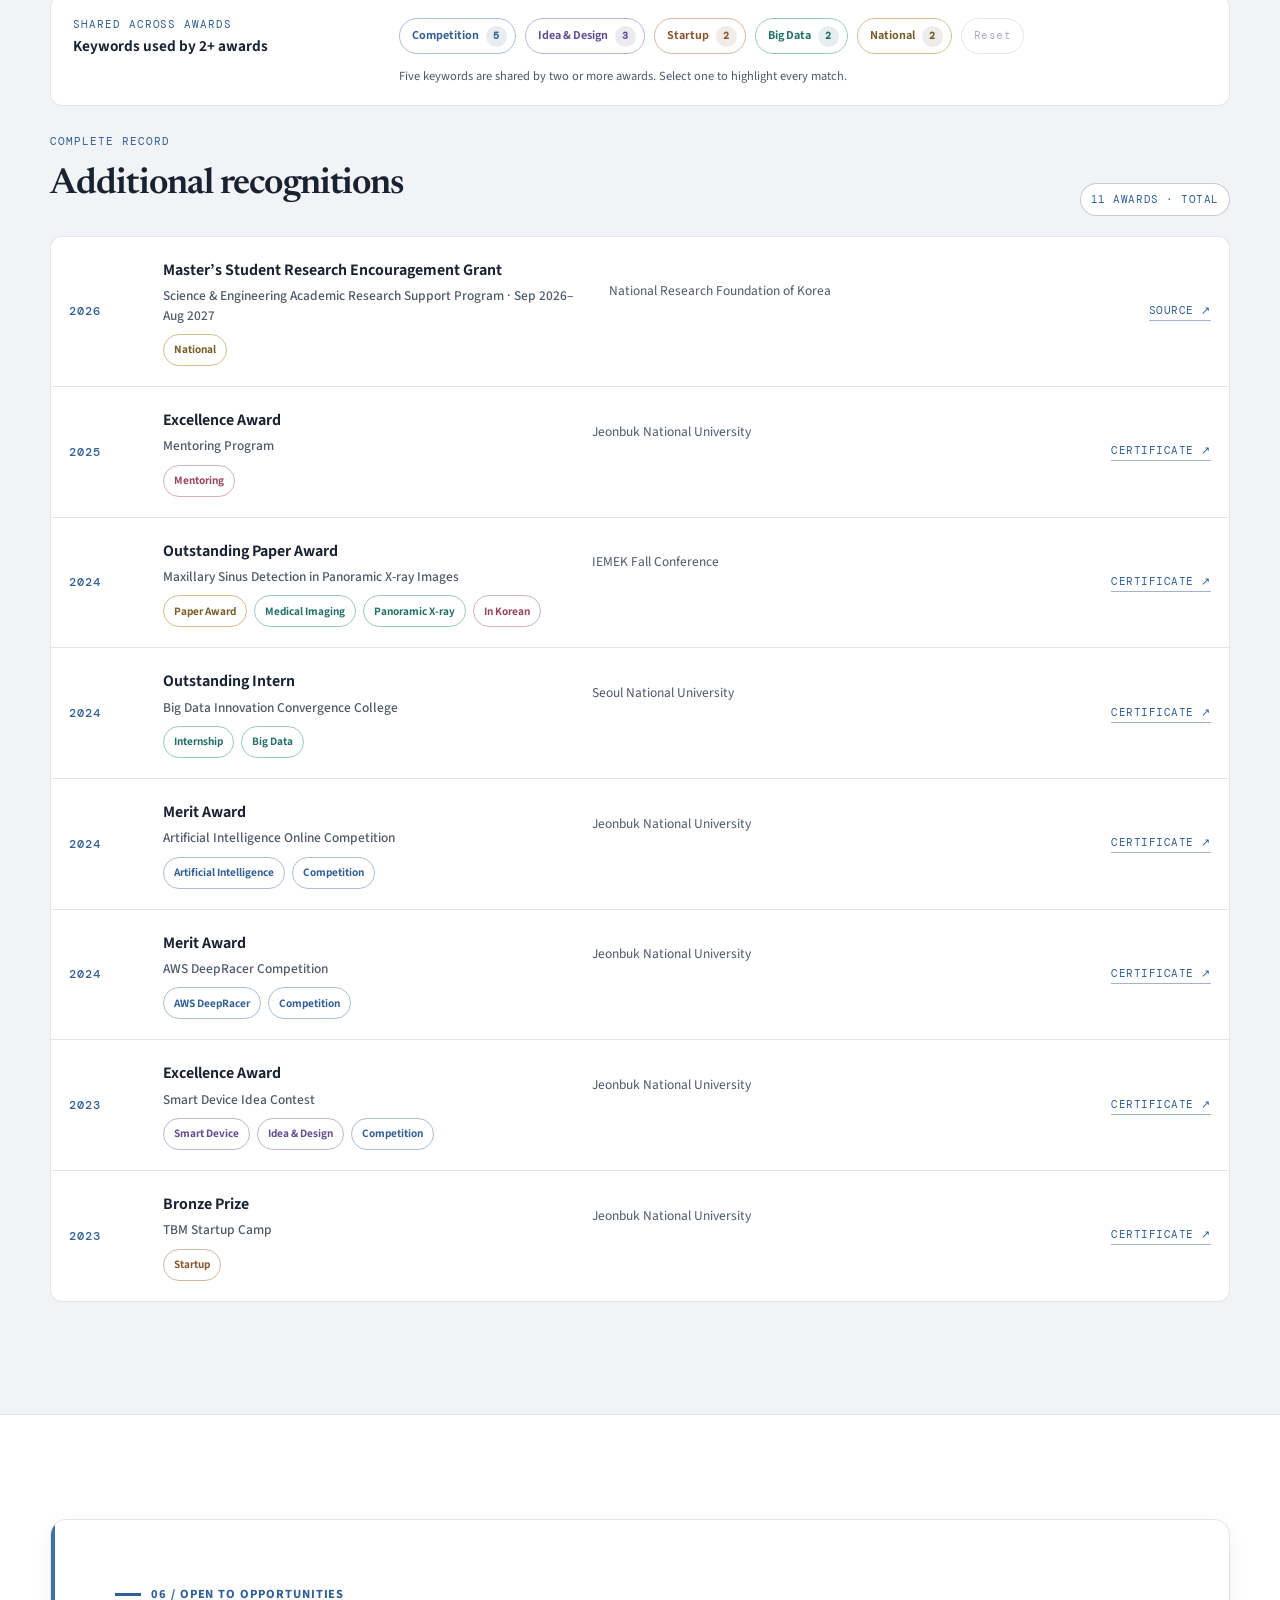
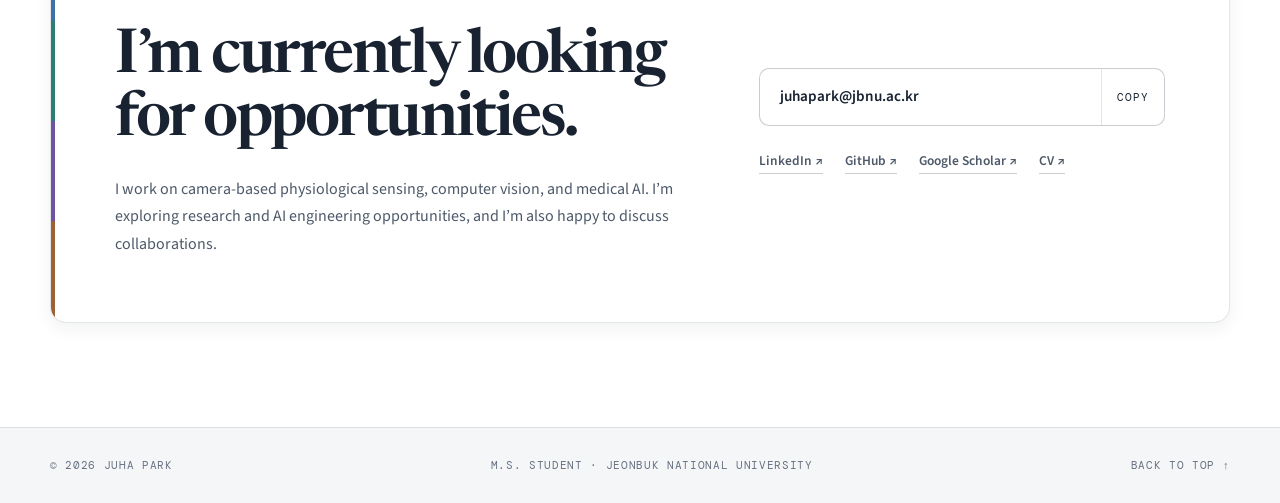
==== commit db26111c: "Remove publication sorting controls" ====
--- a/index.html
+++ b/index.html
@@ -159,18 +159,6 @@
           <button class="filter-button" type="button" data-filter="medical" aria-pressed="false">Medical Imaging <span>2</span></button>
           <button class="filter-button" type="button" data-filter="segmentation" aria-pressed="false">Vision Segmentation <span>2</span></button>
           <button class="filter-button" type="button" data-filter="distillation" aria-pressed="false">Knowledge Distillation <span>1</span></button>
-        </div>
-        <div class="publication-sort-row" data-reveal>
-          <p class="publication-sort-note">Sort across journal and conference types.</p>
-          <label class="publication-sort">
-            <span>Sort order</span>
-            <select data-publication-sort aria-label="Sort all publications">
-              <option value="default">Default (current order)</option>
-              <option value="date">Year (publication / conference date)</option>
-              <option value="featured">Representative work</option>
-              <option value="first-author">First-author first</option>
-            </select>
-          </label>
         </div>
         <p class="sr-only" aria-live="polite" aria-atomic="true" data-filter-status>Showing all 5 works.</p>
 
@@ -266,19 +254,6 @@
           </div>
           <p>Domestic journal and conference papers published or presented in Korean.</p>
         </div>
-        <div class="publication-sort-row korean-sort-row" data-reveal>
-          <p class="publication-sort-note">Sort across journal and conference types.</p>
-          <label class="publication-sort">
-            <span>Sort order</span>
-            <select data-publication-sort aria-label="Sort all publications">
-              <option value="default">Default (current order)</option>
-              <option value="date">Year (publication / conference date)</option>
-              <option value="featured">Representative work</option>
-              <option value="first-author">First-author first</option>
-            </select>
-          </label>
-        </div>
-
         <div class="publication-groups" data-publications-korean data-publication-sort-scope>
           <div class="publication-group" data-publication-group>
             <h3 class="publication-group-title">Journal Articles</h3>
--- a/assets/css/style.css
+++ b/assets/css/style.css
@@ -229,16 +229,10 @@
 .filter-button.is-active span { color: inherit; opacity: .88; }
 .publication-list { display: grid; gap: 20px; }
 .publication-groups { display: grid; gap: 42px; }
-.publication-list[data-publication-flat-list][hidden] { display: none; }
 .publication-group { display: grid; gap: 18px; }
 .publication-group-title { display: flex; align-items: center; gap: 14px; margin: 0; color: var(--muted); font-family: var(--font-mono); font-size: .82rem; font-weight: 650; letter-spacing: .1em; text-transform: uppercase; }
 .publication-group-title::after { content: ""; height: 1px; flex: 1; background: var(--line); }
 .publication-group[hidden] { display: none; }
-.publication-sort-row { display: flex; align-items: center; justify-content: space-between; gap: 20px; margin: -22px 0 32px; }
-.publication-sort-note { margin: 0; color: var(--subtle); font-size: .78rem; }
-.publication-sort { display: flex; align-items: center; gap: 11px; color: var(--muted); font-family: var(--font-mono); font-size: .72rem; letter-spacing: .06em; text-transform: uppercase; }
-.publication-sort select { min-height: 40px; max-width: min(100%, 290px); padding: 7px 34px 7px 12px; color: var(--text); border: 1px solid var(--line-strong); border-radius: 8px; background: var(--surface); font: 500 .8rem var(--font-body); letter-spacing: 0; text-transform: none; cursor: pointer; }
-.korean-sort-row { margin-top: 0; }
 .publication-card { --topic-color: var(--tone-sensing-solid); --topic-soft: var(--tone-sensing-bg); display: grid; grid-template-columns: minmax(290px, .82fr) 1.18fr; gap: 0; min-height: 310px; border: 1px solid var(--line); border-left: 3px solid var(--topic-color); border-radius: 14px; background: var(--surface); box-shadow: 0 4px 14px rgba(18, 29, 43, .05); overflow: hidden; transition: border-color .2s ease, box-shadow .2s ease; }
 .publication-card[data-primary="physiological"] { --topic-color: var(--tone-sensing-solid); --topic-soft: var(--tone-sensing-bg); }
 .publication-card[data-primary="medical"] { --topic-color: var(--tone-medical-solid); --topic-soft: var(--tone-medical-bg); }
@@ -517,10 +511,7 @@
   .interest-list div { grid-template-columns: 34px 1fr; }
   .interest-list small { grid-column: 2; }
   .section-heading h2 { font-size: clamp(2.5rem, 12vw, 3.8rem); }
-  .publication-sort-row { align-items: stretch; flex-direction: column; gap: 10px; margin-top: -20px; }
   .korean-sort-row { margin-top: 0; }
-  .publication-sort { align-items: flex-start; flex-direction: column; gap: 7px; }
-  .publication-sort select { width: 100%; max-width: none; }
   .filter-bar { flex-wrap: nowrap; margin-right: -16px; margin-left: -16px; padding: 0 16px 11px; overflow-x: auto; scroll-padding-left: 16px; scroll-snap-type: x proximity; scrollbar-width: thin; }
   .filter-button { flex: 0 0 auto; scroll-snap-align: start; }
   .publication-card, .compact-paper { display: block; }
